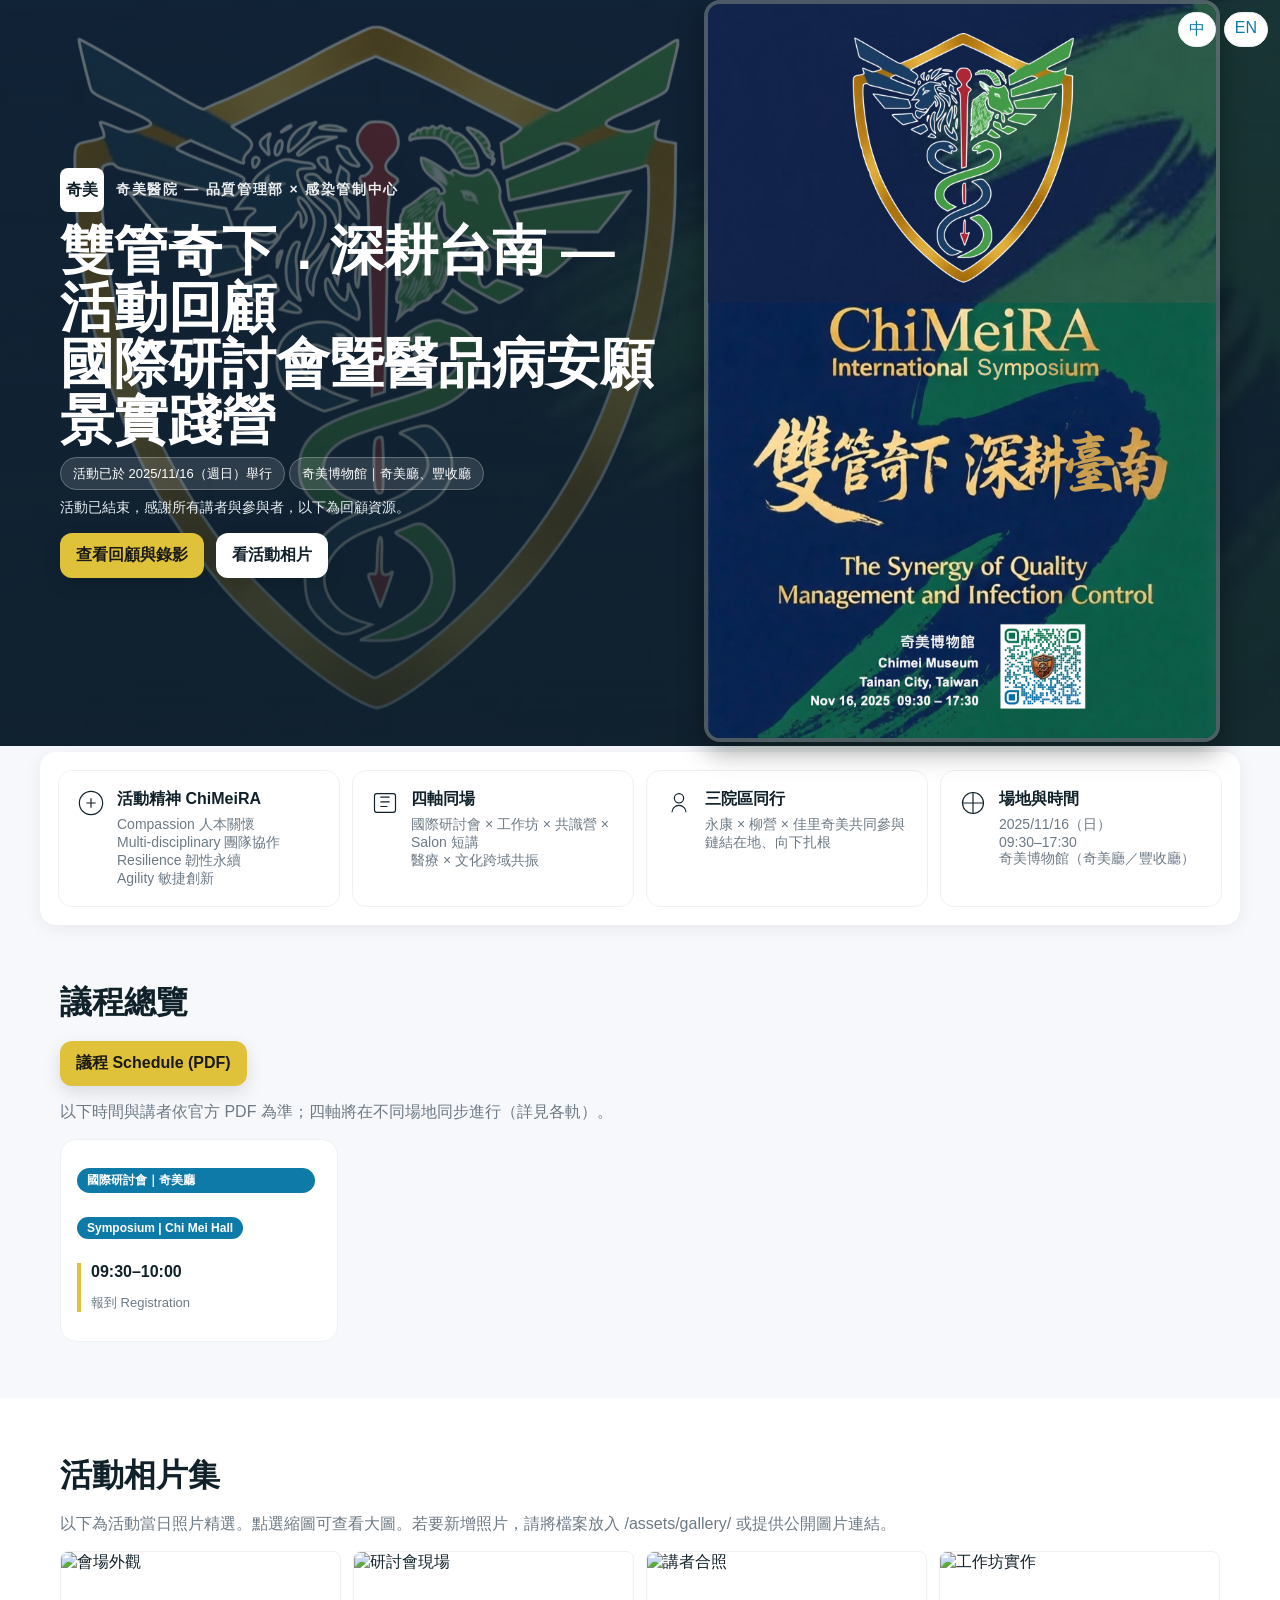
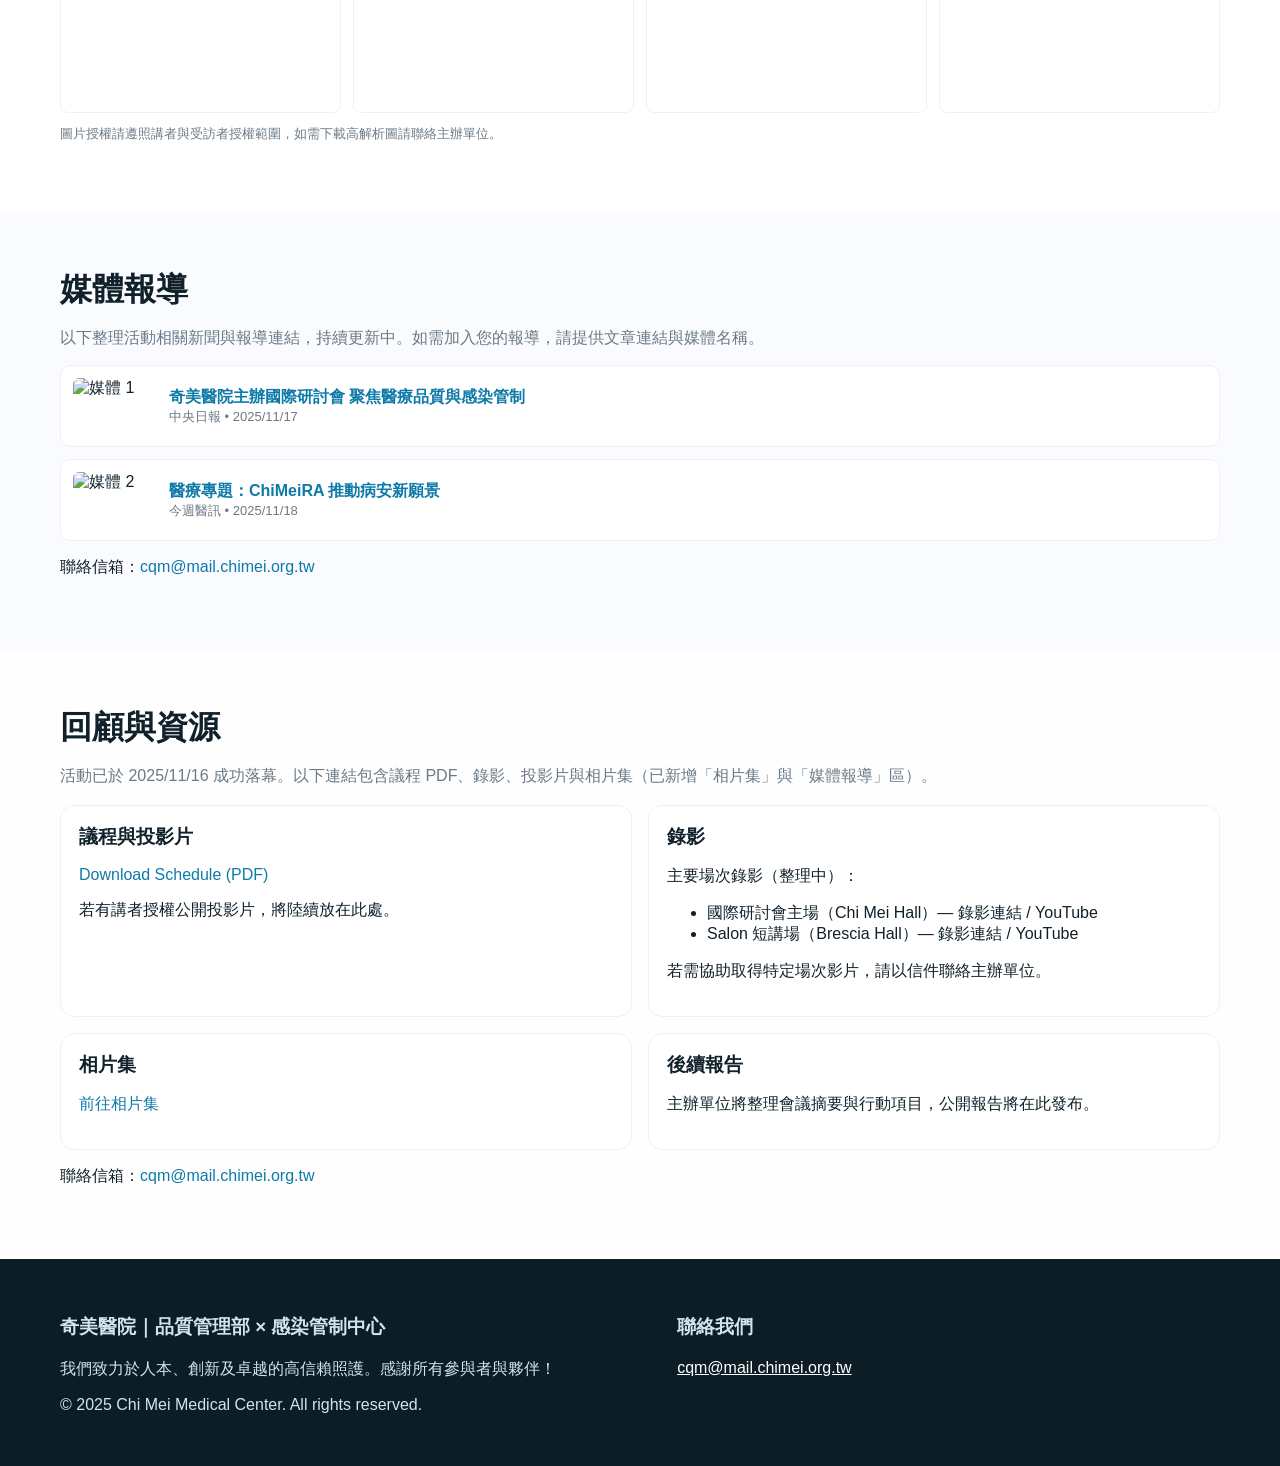
==== index.html @ 520904b4 "Update print statement from 'Hello' to 'Goodbye'" ====
<!DOCTYPE html>
<html lang="zh-Hant" data-lang="zh">
<head>
<meta charset="utf-8">
<meta name="viewport" content="width=device-width,initial-scale=1">
<title>雙管奇下．深耕臺南｜國際研討會暨醫品病安願景實踐營 — 活動回顧</title>
<meta name="description" content="由奇美醫院品質管理部與感染管制中心共同主辦，結合國際研討會、工作坊、共識營與民眾沙龍四軸同場進行。此頁面為 2025 年 11 月 16 日活動之回顧與資源匯整。">
<link rel="preconnect" href="https://fonts.gstatic.com" crossorigin>
<style>
  :root{
    --blue:#0e7aa8; --yellow:#e0c23a; --ink:#10212a; --bg:#f7f8fb; --card:#ffffff;
    --muted:#6c7a86; --accent:#145c74; --success:#2f9e44; --border:#eef1f4;
  }
  *{box-sizing:border-box}
  html,body{margin:0;padding:0;font-family:-apple-system,BlinkMacSystemFont,"Segoe UI",Noto Sans TC,Roboto,Helvetica,Arial,"PingFang TC","Microsoft JhengHei",sans-serif;color:var(--ink);background:var(--bg)}
  a{color:var(--blue);text-decoration:none}
  a:hover{text-decoration:underline}
  .container{max-width:1200px;margin:0 auto;padding:0 20px}
  /* HERO */
  header.hero{position:relative;min-height:70vh;display:grid;place-items:center;background:linear-gradient(180deg,rgba(16,33,42,.65),rgba(16,33,42,.85)),url('BGG.png') center/cover no-repeat;color:#fff}
  .hero .wrap{display:grid;grid-template-columns:1.2fr 1fr;gap:24px;align-items:center;width:100%}
  .brand{display:flex;gap:12px;align-items:center;margin-bottom:10px}
  .brand .logo{width:44px;height:44px;border-radius:8px;background:#fff;display:grid;place-items:center;color:var(--ink);font-weight:700}
  h1{font-size:clamp(28px,4.2vw,56px);line-height:1.05;margin:0 0 12px}
  .kicker{letter-spacing:.12em;text-transform:uppercase;font-weight:700;color:#f8f9fa;opacity:.95;font-size:14px}
  .badges{display:flex;flex-wrap:wrap;gap:8px;margin:16px 0}
  .badge{background:rgba(255,255,255,.12);padding:8px 12px;border-radius:999px;border:1px solid rgba(255,255,255,.25);font-size:13px}
  .cta{display:flex;flex-wrap:wrap;gap:12px;margin-top:16px}
  .btn{display:inline-flex;align-items:center;gap:8px;background:var(--yellow);color:#1a1a1a;font-weight:800;border-radius:12px;padding:12px 16px;border:none;cursor:pointer;font-size:16px;box-shadow:0 6px 18px rgba(0,0,0,.12)}
  .btn.secondary{background:#fff;color:var(--ink)}
  .meta{margin-top:16px;color:#e8f0f5;font-size:14px}
  /* Language Switch */
  .lang-switch{position:fixed;top:12px;right:12px;z-index:10;display:flex;gap:8px}
  .lang-switch a{background:#fff;color:#0e7aa8;border-radius:999px;padding:6px 10px;border:1px solid var(--border)}
  [data-i18n]{display:none}
  [data-lang="zh"] [data-i18n="zh"], [data-lang="en"] [data-i18n="en"]{display:block}
  /* INFO STRIP */
  .infostrip{background:#fff;box-shadow:0 4px 18px rgba(0,0,0,.06);margin-top:-48px;border-radius:16px;padding:18px}
  .infogrid{display:grid;grid-template-columns:repeat(4,1fr);gap:12px}
  .icard{background:var(--card);border:1px solid var(--border);border-radius:14px;padding:18px;display:flex;gap:12px;align-items:flex-start}
  .icard svg{width:28px;height:28px;flex:0 0 auto}
  .icard h4{margin:0 0 6px;font-size:16px}
  .icard p{margin:0;color:var(--muted);font-size:14px}
  /* SECTIONS */
  section{padding:56px 0}
  section h2{font-size:32px;margin:0 0 16px}
  .lead{color:var(--muted);max-width:880px}
  .cards{display:grid;grid-template-columns:repeat(3,1fr);gap:16px;margin-top:18px}
  .card{background:#fff;border:1px solid var(--border);border-radius:14px;padding:18px}
  .card h3{margin:0 0 10px}
  .pill{display:inline-block;background:var(--blue);color:#fff;padding:4px 10px;border-radius:999px;font-size:12px;margin-right:6px}
  /* Tracks */
  .tracks{display:grid;grid-template-columns:repeat(4,1fr);gap:16px}
  .track{background:#fff;border:1px solid var(--border);border-radius:16px;padding:16px}
  .slot{border-left:4px solid var(--yellow);padding-left:10px;margin:12px 0}
  .slot h4{margin:0 0 6px}
  .note{color:var(--muted);font-size:13px}
  /* Gallery */
  .gallery-grid{display:grid;grid-template-columns:repeat(4,1fr);gap:12px}
  .thumb{overflow:hidden;border-radius:8px;border:1px solid var(--border);background:#fff;cursor:pointer}
  .thumb img{width:100%;height:160px;object-fit:cover;display:block}
  .lightbox{position:fixed;inset:0;display:none;align-items:center;justify-content:center;background:rgba(0,0,0,.8);z-index:1000;padding:20px}
  .lightbox img{max-width:95%;max-height:90%;border-radius:8px;box-shadow:0 12px 40px rgba(0,0,0,.6)}
  .lightbox .meta{color:#fff;margin-top:8px}
  .lightbox.show{display:flex}
  /* Media list */
  .media-list{display:flex;flex-direction:column;gap:12px}
  .media-item{display:flex;gap:12px;align-items:center;background:#fff;border:1px solid var(--border);padding:12px;border-radius:10px}
  .media-item img{width:84px;height:56px;object-fit:cover;border-radius:6px;flex:0 0 auto}
  .media-item a{font-weight:700}
  /* Grid */
  .grid-2{display:grid;grid-template-columns:1.1fr 1fr;gap:20px}
  /* Footer */
  footer{background:#0c1d26;color:#cfe5ef;padding:36px 0}
  footer a{color:#fff;text-decoration:underline}
  /* Responsive */
  @media(max-width:1100px){.tracks{grid-template-columns:repeat(2,1fr)}.gallery-grid{grid-template-columns:repeat(3,1fr)}}
  @media(max-width:960px){.hero .wrap{grid-template-columns:1fr}.infogrid{grid-template-columns:repeat(2,1fr)}.cards{grid-template-columns:1fr}.grid-2{grid-template-columns:1fr}.tracks{grid-template-columns:repeat(1,1fr)}.gallery-grid{grid-template-columns:repeat(2,1fr)}}
  @media(max-width:520px){.gallery-grid{grid-template-columns:repeat(1,1fr)}}
</style>
<link rel="alternate" hreflang="en" href="#">
</head>
<body>
<div class="lang-switch" aria-label="Language">
  <a href="#" data-setlang="zh">中</a>
  <a href="#" data-setlang="en">EN</a>
</div>

<header class="hero">
  <div class="container wrap">
    <div>
      <div class="brand">
        <div class="logo">奇美</div>
        <div class="kicker" data-i18n="zh">奇美醫院 — 品質管理部 × 感染管制中心</div>
        <div class="kicker" data-i18n="en">Chi Mei Medical Center</div>
      </div>
      <h1 data-i18n="zh">雙管奇下．深耕台南 — 活動回顧<br>國際研討會暨醫品病安願景實踐營</h1>
      <h1 data-i18n="en">ChiMeiRA — Event Highlights & Archive</h1>
      <div class="badges" data-i18n="zh">
        <span class="badge">活動已於 2025/11/16（週日）舉行</span>
        <span class="badge">奇美博物館｜奇美廳、豐收廳</span>
      </div>
      <div class="badges" data-i18n="en">
        <span class="badge">Event held on Nov 16, 2025 (Sun)</span>
        <span class="badge">Chi Mei Museum — Chi Mei Hall, Harvest Hall</span>
      </div>
      <p class="meta" id="countdown" data-i18n="zh">活動已結束，感謝所有講者與參與者，以下為回顧資源。</p>
      <p class="meta" id="countdown-en" data-i18n="en">Event concluded — thank you to all speakers and attendees. Below are post-event resources.</p>
      <div class="cta">
        <a class="btn" href="#archive" data-i18n="zh">查看回顧與錄影</a>
        <a class="btn" href="#archive" data-i18n="en">View Highlights & Recordings</a>
        <a class="btn secondary" href="#gallery" data-i18n="zh">看活動相片</a>
        <a class="btn secondary" href="#gallery" data-i18n="en">View Photo Gallery</a>
      </div>
    </div>
    <div aria-hidden="true">
      <img src="PosterCM.jpg" alt="活動主視覺海報" style="width:100%;border-radius:16px;box-shadow:0 10px 26px rgba(0,0,0,.35);border:4px solid rgba(255,255,255,.25)">
    </div>
  </div>
</header>
<br><br><br>

<div class="container infostrip" role="region" aria-label="關鍵資訊">
  <div class="infogrid">
    <div class="icard">
      <svg viewBox="0 0 24 24" fill="none" stroke="currentColor"><path d="M12 2a10 10 0 100 20 10 10 0 000-20z"/><path d="M8 12h8M12 8v8"/></svg>
      <div>
        <h4 data-i18n="zh">活動精神 ChiMeiRA</h4>
        <h4 data-i18n="en">Spirit ChiMeiRA</h4>
        <p data-i18n="zh">Compassion 人本關懷<br>Multi‑disciplinary 團隊協作<br>Resilience 韌性永續<br>Agility 敏捷創新</p>
        <p data-i18n="en">Compassion<br>Multi‑disciplinary<br>Resilience<br>Agility</p>
      </div>
    </div>
    <div class="icard">
      <svg viewBox="0 0 24 24" fill="none" stroke="currentColor"><rect x="3" y="4" width="18" height="16" rx="2"/><path d="M8 7h8M8 11h8M8 15h6"/></svg>
      <div>
        <h4 data-i18n="zh">四軸同場</h4>
        <h4 data-i18n="en">Four Tracks</h4>
        <p data-i18n="zh">國際研討會 × 工作坊 × 共識營 × Salon 短講<br>醫療 × 文化跨域共振</p>
        <p data-i18n="en">International Symposium × Workshops × Consensus Discussions × Public Salon talks.</p>
      </div>
    </div>
    <div class="icard">
      <svg viewBox="0 0 24 24" fill="none" stroke="currentColor"><circle cx="12" cy="8" r="4"/><path d="M6 20c0-3.3 2.7-6 6-6s6 2.7 6 6"/></svg>
      <div>
        <h4 data-i18n="zh">三院區同行</h4>
        <h4 data-i18n="en">Across Campuses</h4>
        <p data-i18n="zh">永康 × 柳營 × 佳里奇美共同參與<br>鏈結在地、向下扎根</p>
        <p data-i18n="en">Yongkang, Liouying and Chiali campuses join forces for local impact.</p>
      </div>
    </div>
    <div class="icard">
      <svg viewBox="0 0 24 24" fill="none" stroke="currentColor"><path d="M3 12h18M12 3v18" /><circle cx="12" cy="12" r="9"/></svg>
      <div>
        <h4 data-i18n="zh">場地與時間</h4>
        <h4 data-i18n="en">Venue & Time</h4>
        <p data-i18n="zh">2025/11/16（日）<br>09:30–17:30<br>奇美博物館（奇美廳／豐收廳）</p>
        <p data-i18n="en">Nov 16, 2025<br>09:30–17:30<br>Chi Mei Museum (Chi Mei Hall / Harvest Hall)</p>
      </div>
    </div>
  </div>
</div>

<section id="program">
  <div class="container">
    <h2 data-i18n="zh">議程總覽</h2>
    <h2 data-i18n="en">Programme at a Glance</h2>
    <div class="cta">
        <a class="btn" href="Schedule.pdf" target="_blank">議程 Schedule (PDF)</a>
      </div>
    <p class="lead" data-i18n="zh">以下時間與講者依官方 PDF 為準；四軸將在不同場地同步進行（詳見各軌）。</p>
    <p class="lead" data-i18n="en">Times and speakers follow the official PDF. Four parallel tracks ran in separate rooms (see details below).</p>

    <div class="tracks" aria-label="四大軌">
      <!-- content omitted for brevity (kept same as previous) -->
      <!-- For full content see the repository file -->
      <div class="track">
        <h3 class="pill" data-i18n="zh">國際研討會｜奇美廳</h3>
        <h3 class="pill" data-i18n="en">Symposium | Chi Mei Hall</h3>
        <!-- slots... -->
        <div class="slot"><h4>09:30–10:00</h4><p class="note" data-i18n="zh">報到 Registration</p><p class="note" data-i18n="en">Registration</p></div>
        <!-- ...rest of schedule retained -->
      </div>
      <!-- other tracks retained -->
    </div>
  </div>
</section>

<section id="gallery" style="background:#fff">
  <div class="container">
    <h2 data-i18n="zh">活動相片集</h2>
    <h2 data-i18n="en">Photo Gallery</h2>
    <p class="lead" data-i18n="zh">以下為活動當日照片精選。點選縮圖可查看大圖。若要新增照片，請將檔案放入 /assets/gallery/ 或提供公開圖片連結。</p>
    <p class="lead" data-i18n="en">Selected photos from the event. Click a thumbnail to view a larger image. To add photos, upload them to /assets/gallery/ or provide public URLs.</p>

    <div class="gallery-grid" id="galleryGrid">
      <!-- Example thumbnails — replace src with actual image paths -->
      <div class="thumb" data-title="會場外觀 / Venue exterior"><img src="assets/gallery/photo1.jpg" alt="會場外觀"></div>
      <div class="thumb" data-title="研討會現場 / Symposium"><img src="assets/gallery/photo2.jpg" alt="研討會現場"></div>
      <div class="thumb" data-title="講者合照 / Speakers"><img src="assets/gallery/photo3.jpg" alt="講者合照"></div>
      <div class="thumb" data-title="工作坊實作 / Workshop"><img src="assets/gallery/photo4.jpg" alt="工作坊實作"></div>
      <!-- 新增更多 .thumb 區塊 -->
    </div>

    <!-- Lightbox -->
    <div id="lightbox" class="lightbox" role="dialog" aria-hidden="true">
      <div>
        <img id="lightboxImg" src="" alt="">
        <div class="meta" id="lightboxMeta"></div>
      </div>
    </div>

    <p class="note" style="margin-top:12px" data-i18n="zh">圖片授權請遵照講者與受訪者授權範圍，如需下載高解析圖請聯絡主辦單位。</p>
    <p class="note" style="margin-top:12px" data-i18n="en">Please respect speaker/participant photo permissions. Contact the organisers for high‑res downloads.</p>
  </div>
</section>

<section id="media" style="background:#f9fbff">
  <div class="container">
    <h2 data-i18n="zh">媒體報導</h2>
    <h2 data-i18n="en">Media Coverage</h2>
    <p class="lead" data-i18n="zh">以下整理活動相關新聞與報導連結，持續更新中。如需加入您的報導，請提供文章連結與媒體名稱。</p>
    <p class="lead" data-i18n="en">A curated list of news articles and reports about the event. If you'd like your coverage added, please send the article link and media name.</p>

    <div class="media-list">
      <!-- Example items; replace with real links/logos -->
      <div class="media-item">
        <img src="assets/media/logo_example1.png" alt="媒體 1">
        <div>
          <div><a href="https://example.com/article1" target="_blank">奇美醫院主辦國際研討會 聚焦醫療品質與感染管制</a></div>
          <div class="note" data-i18n="zh">中央日報 • 2025/11/17</div>
          <div class="note" data-i18n="en">Central Daily News • 2025/11/17</div>
        </div>
      </div>

      <div class="media-item">
        <img src="assets/media/logo_example2.png" alt="媒體 2">
        <div>
          <div><a href="https://example.com/article2" target="_blank">醫療專題：ChiMeiRA 推動病安新願景</a></div>
          <div class="note" data-i18n="zh">今週醫訊 • 2025/11/18</div>
          <div class="note" data-i18n="en">Healthcare Weekly • 2025/11/18</div>
        </div>
      </div>
      <!-- 新增更多 media-item -->
    </div>

    <p style="margin-top:16px">聯絡信箱：<a href="mailto:cqm@mail.chimei.org.tw">cqm@mail.chimei.org.tw</a></p>
  </div>
</section>

<section id="archive" style="background:#fefefe">
  <div class="container">
    <h2 data-i18n="zh">回顧與資源</h2>
    <h2 data-i18n="en">Highlights & Resources</h2>
    <p class="lead" data-i18n="zh">活動已於 2025/11/16 成功落幕。以下連結包含議程 PDF、錄影、投影片與相片集（已新增「相片集」與「媒體報導」區）。</p>
    <p class="lead" data-i18n="en">The event concluded on Nov 16, 2025. Below are links to the programme PDF, recordings, slides and photo gallery (the "Photo Gallery" and "Media Coverage" sections have been added).</p>

    <div class="cards" style="grid-template-columns:repeat(2,1fr); margin-top:18px">
      <div class="card">
        <h3 data-i18n="zh">議程與投影片</h3>
        <h3 data-i18n="en">Programme & Slides</h3>
        <p><a href="Schedule.pdf" target="_blank">Download Schedule (PDF)</a></p>
        <p>若有講者授權公開投影片，將陸續放在此處。</p>
      </div>
      <div class="card">
        <h3 data-i18n="zh">錄影</h3>
        <h3 data-i18n="en">Recordings</h3>
        <p>主要場次錄影（整理中）：</p>
        <ul>
          <li>國際研討會主場（Chi Mei Hall）— 錄影連結 / YouTube</li>
          <li>Salon 短講場（Brescia Hall）— 錄影連結 / YouTube</li>
        </ul>
        <p>若需協助取得特定場次影片，請以信件聯絡主辦單位。</p>
      </div>
      <div class="card">
        <h3 data-i18n="zh">相片集</h3>
        <h3 data-i18n="en">Photo Gallery</h3>
        <p><a href="#gallery">前往相片集</a></p>
      </div>
      <div class="card">
        <h3 data-i18n="zh">後續報告</h3>
        <h3 data-i18n="en">Post‑event Report</h3>
        <p>主辦單位將整理會議摘要與行動項目，公開報告將在此發布。</p>
      </div>
    </div>

    <p style="margin-top:16px">聯絡信箱：<a href="mailto:cqm@mail.chimei.org.tw">cqm@mail.chimei.org.tw</a></p>
  </div>
</section>

<footer>
  <div class="container">
    <div class="grid-2">
      <div>
        <h3 data-i18n="zh">奇美醫院｜品質管理部 × 感染管制中心</h3>
        <h3 data-i18n="en">Chi Mei Medical Center | Quality Management × Infection Control</h3>
        <p data-i18n="zh">我們致力於人本、創新及卓越的高信賴照護。感謝所有參與者與夥伴！</p>
        <p data-i18n="en">Committed to people‑centred, innovative excellence and high‑reliability care. Thank you to all participants and partners!</p>
        <p>&copy; 2025 Chi Mei Medical Center. All rights reserved.</p>
      </div>
      <div>
        <h3 data-i18n="zh">聯絡我們</h3>
        <h3 data-i18n="en">Contact</h3>
        <p><a href="mailto:cqm@mail.chimei.org.tw">cqm@mail.chimei.org.tw</a></p>
      </div>
    </div>
  </div>
</footer>

<script>
  // Language toggle
  document.querySelectorAll('[data-setlang]').forEach(btn=>{
    btn.addEventListener('click',e=>{e.preventDefault();document.documentElement.setAttribute('data-lang',btn.dataset.setlang)})
  });

  // Lightbox for gallery
  (function(){
    const grid = document.getElementById('galleryGrid');
    const lightbox = document.getElementById('lightbox');
    const lightboxImg = document.getElementById('lightboxImg');
    const lightboxMeta = document.getElementById('lightboxMeta');

    if (!grid) return;
    grid.querySelectorAll('.thumb').forEach(thumb=>{
      thumb.addEventListener('click',()=>{
        const img = thumb.querySelector('img');
        const src = img.getAttribute('src');
        const alt = img.getAttribute('alt') || '';
        const title = thumb.dataset.title || '';
        lightboxImg.src = src;
        lightboxImg.alt = alt;
        lightboxMeta.textContent = title;
        lightbox.classList.add('show');
        lightbox.setAttribute('aria-hidden','false');
      });
    });

    // close on click outside or Escape
    lightbox.addEventListener('click',(e)=>{
      if (e.target === lightbox || e.key === 'Escape') {
        lightbox.classList.remove('show');
        lightbox.setAttribute('aria-hidden','true');
        lightboxImg.src='';
      }
    });
    document.addEventListener('keydown',(e)=>{
      if (e.key === 'Escape') {
        lightbox.classList.remove('show');
        lightbox.setAttribute('aria-hidden','true');
        lightboxImg.src='';
      }
    });
  })();

  // Note: countdown removed intentionally — page now shows static "Event concluded".
</script>
</body>
</html>
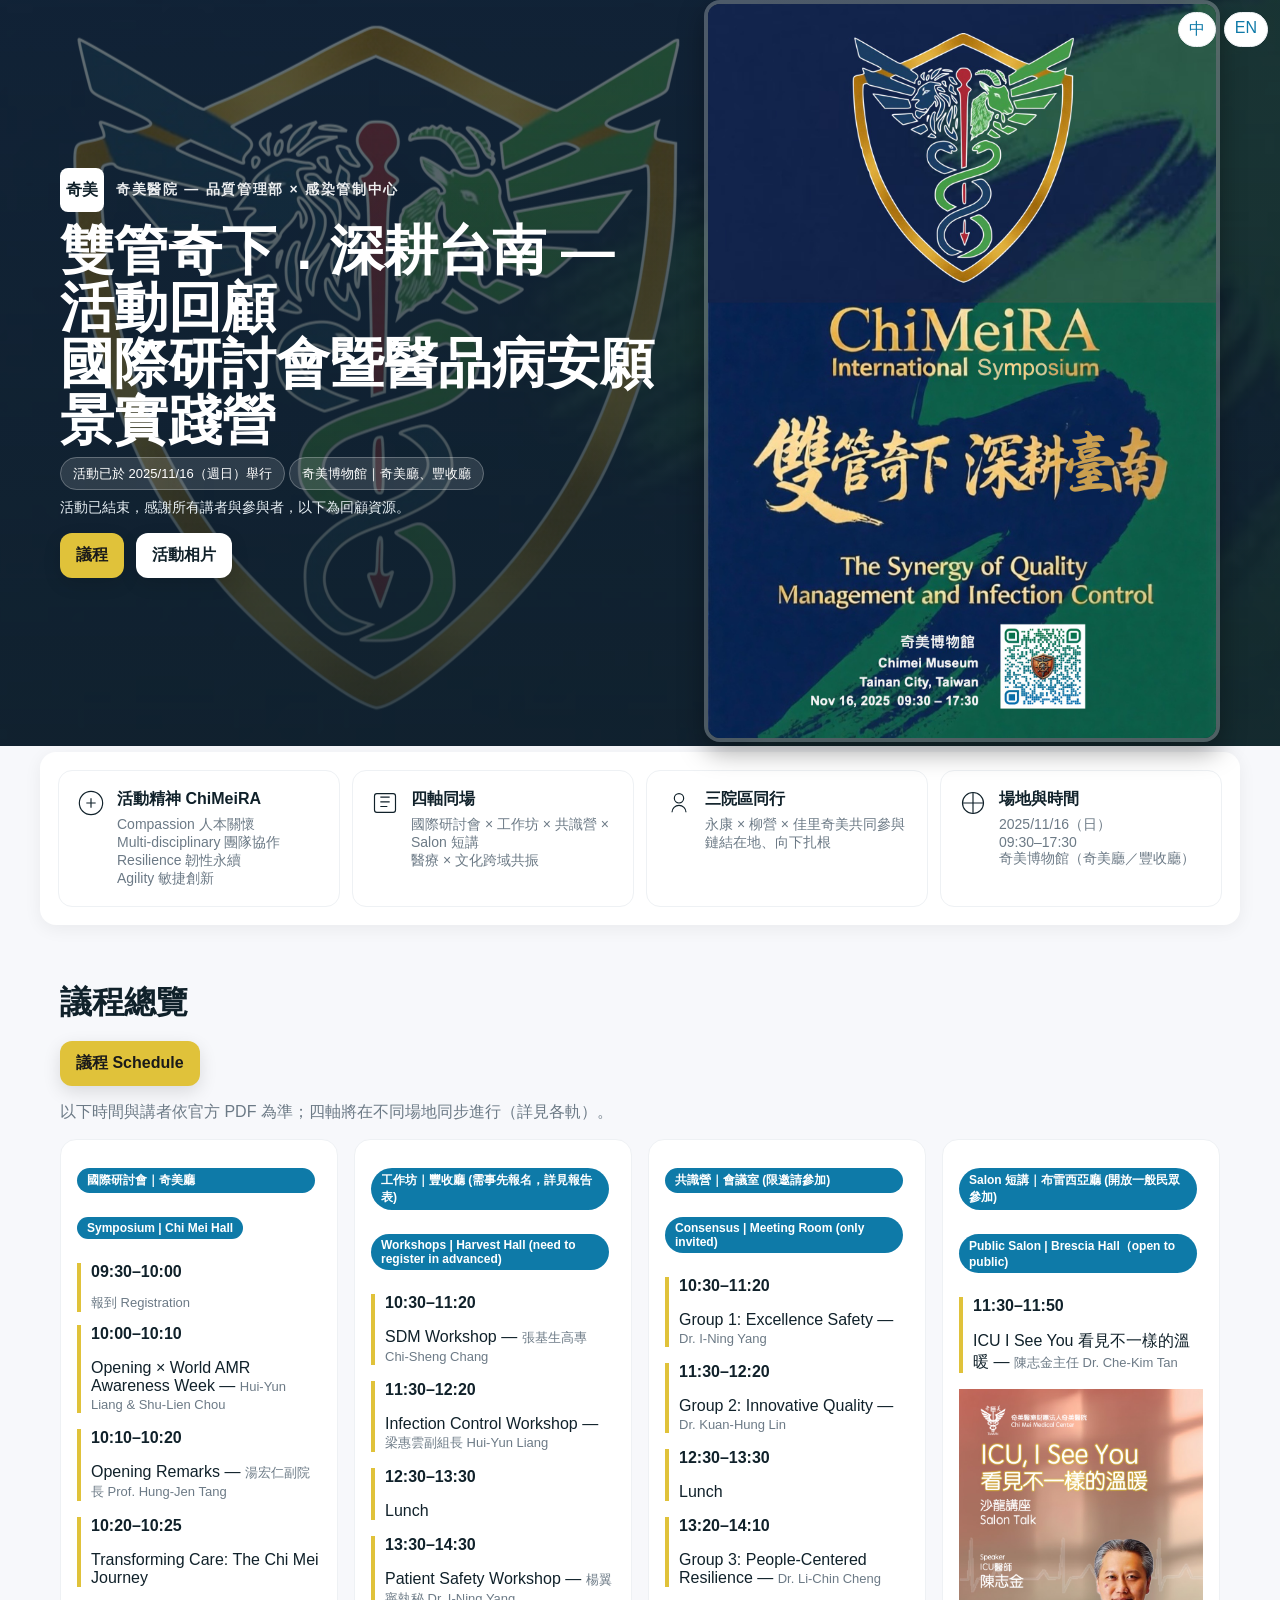
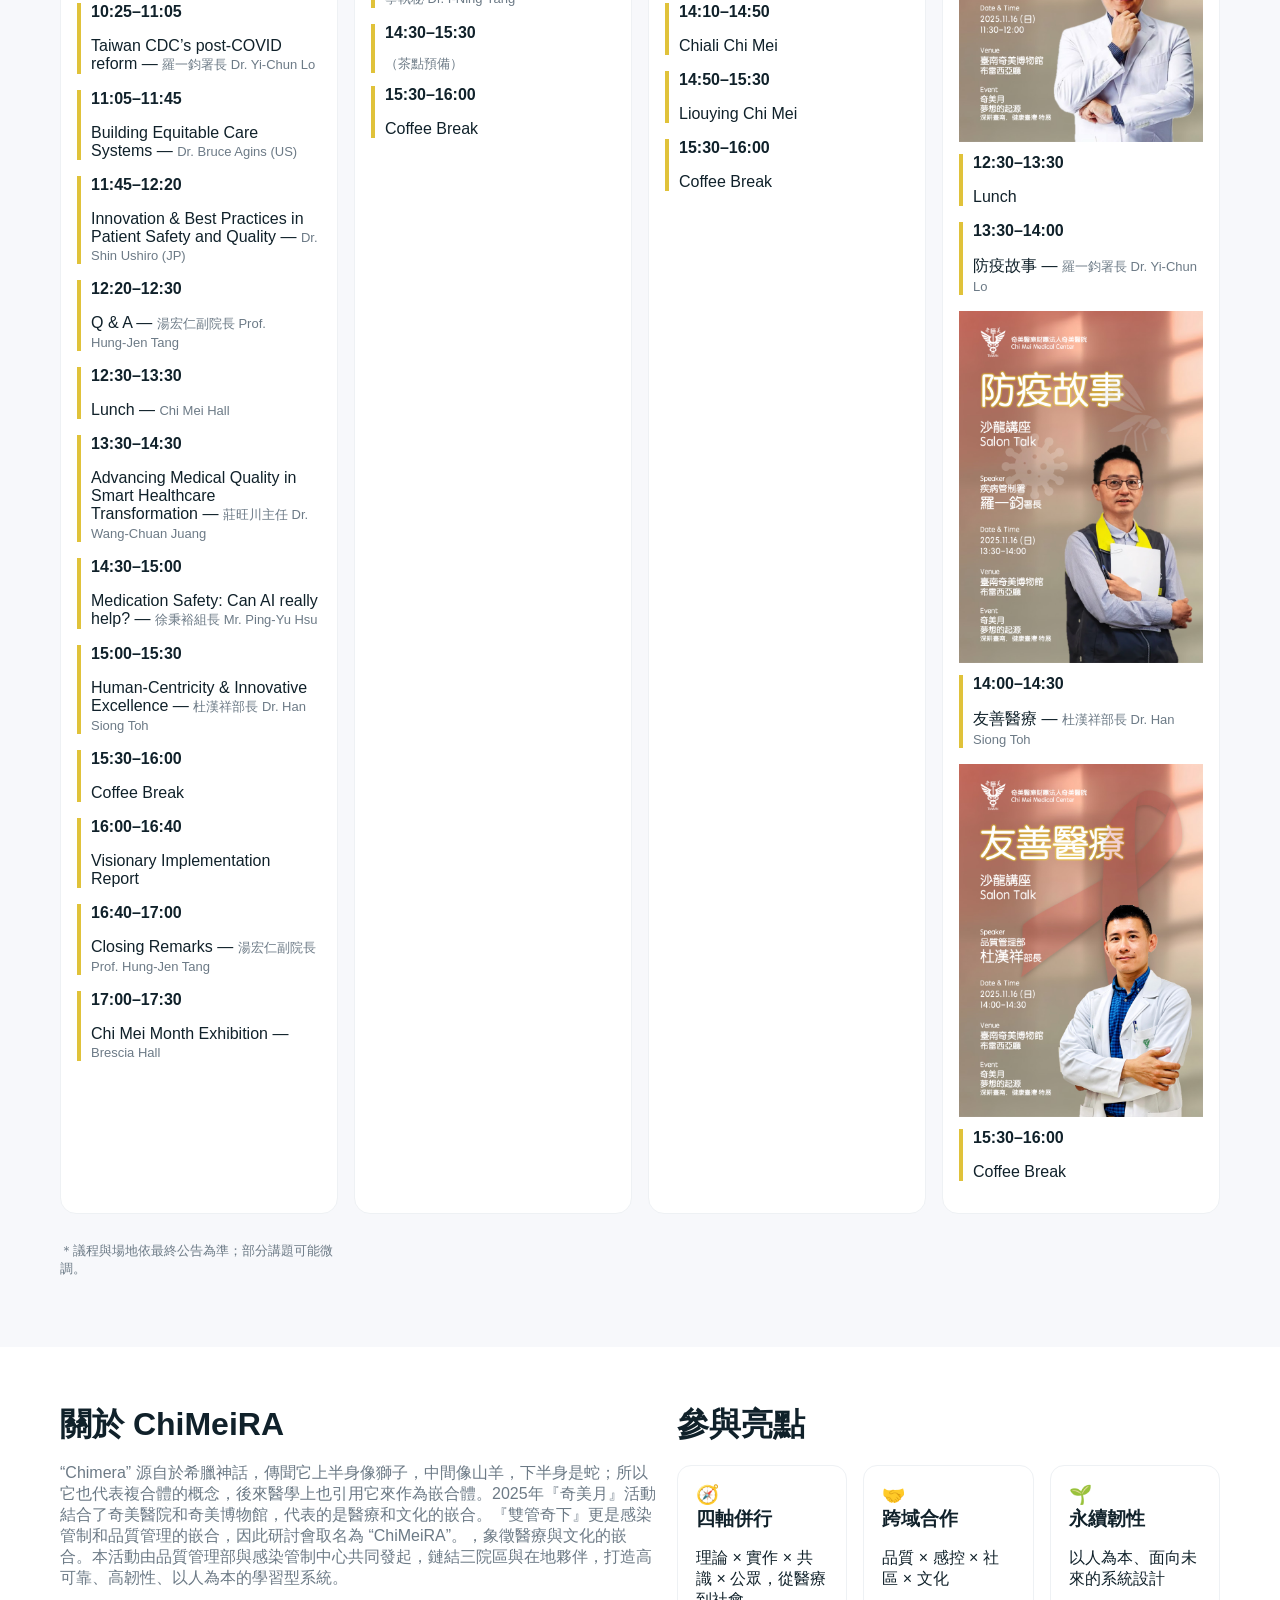
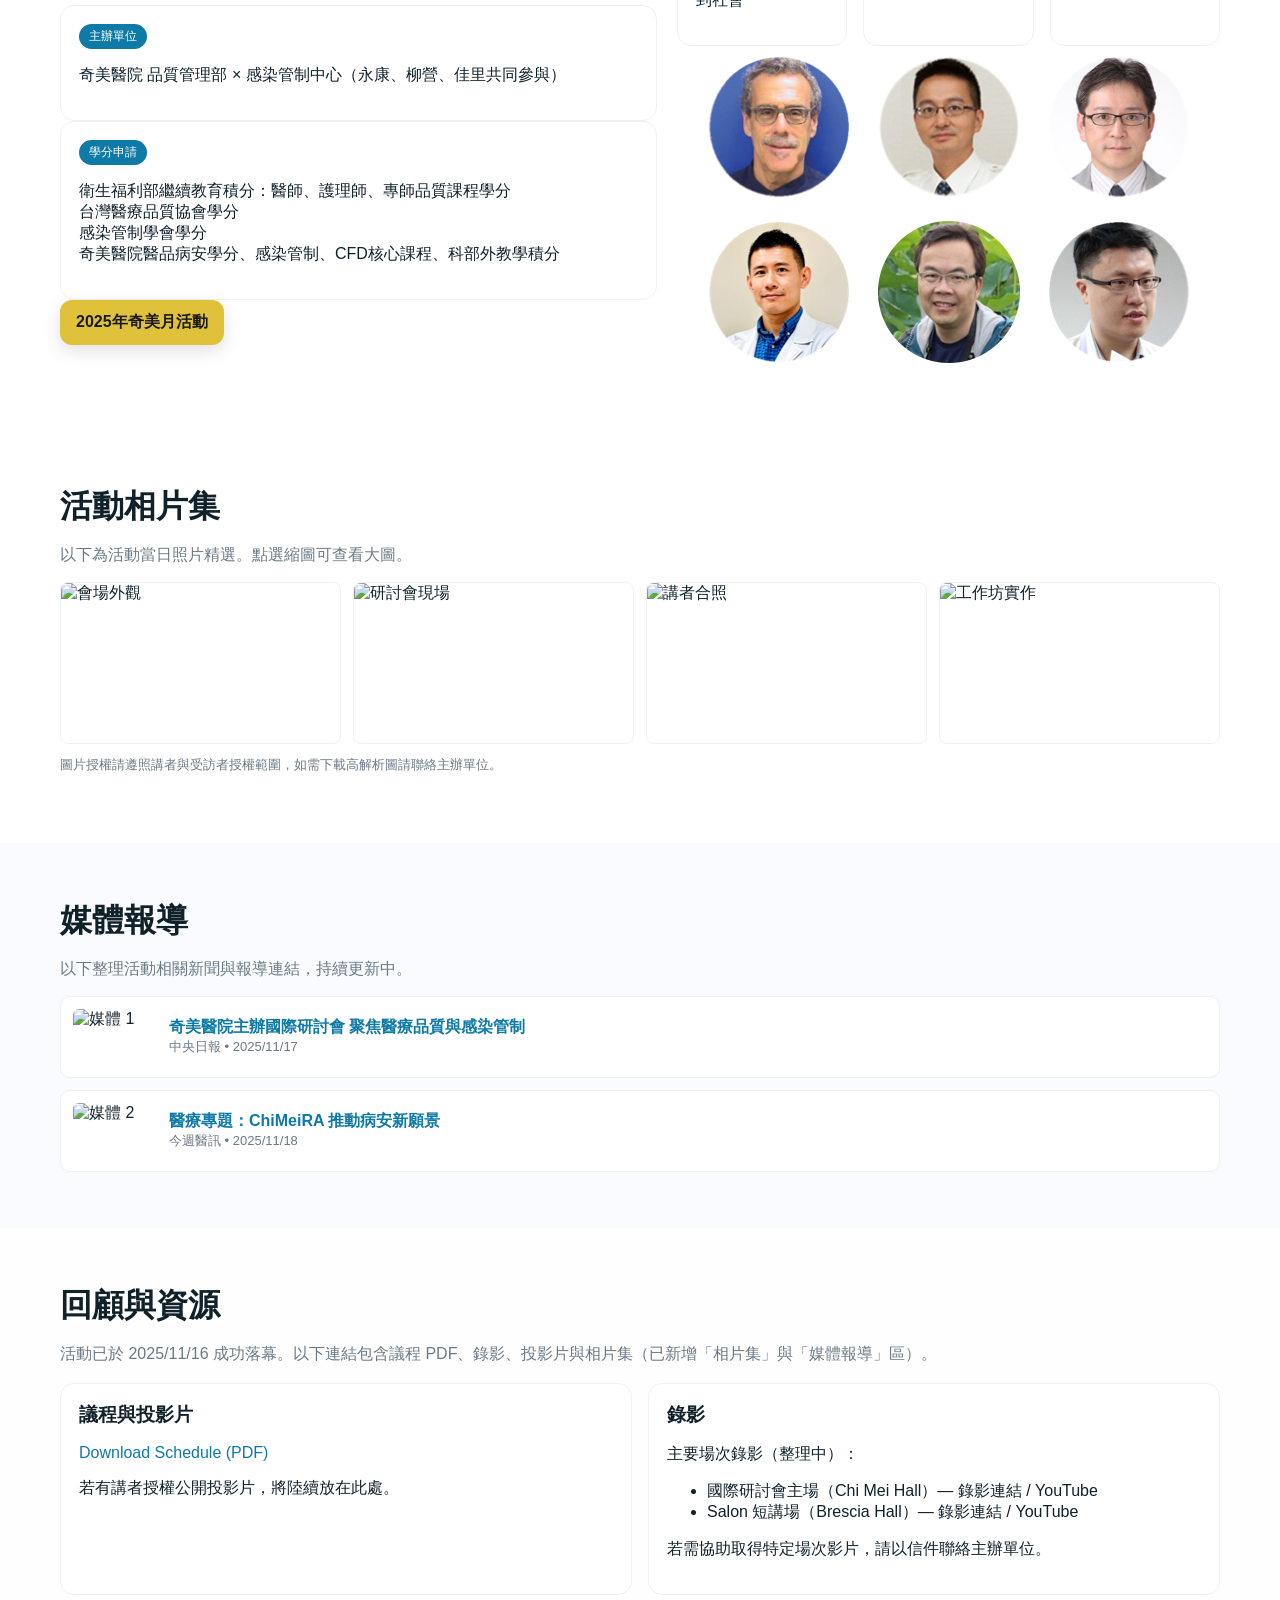
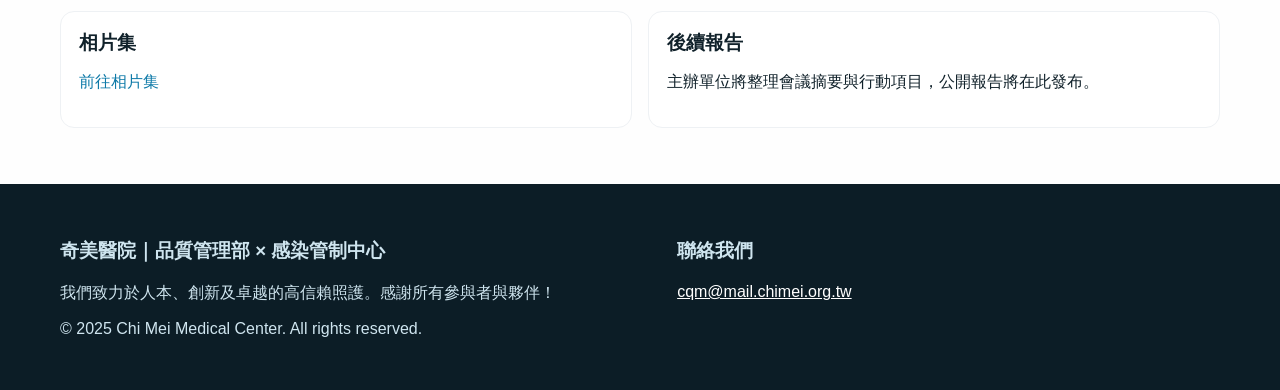
==== commit b9b5b7dd: "Update index.html" ====
--- a/index.html
+++ b/index.html
@@ -107,10 +107,10 @@
       <p class="meta" id="countdown" data-i18n="zh">活動已結束，感謝所有講者與參與者，以下為回顧資源。</p>
       <p class="meta" id="countdown-en" data-i18n="en">Event concluded — thank you to all speakers and attendees. Below are post-event resources.</p>
       <div class="cta">
-        <a class="btn" href="#archive" data-i18n="zh">查看回顧與錄影</a>
-        <a class="btn" href="#archive" data-i18n="en">View Highlights & Recordings</a>
-        <a class="btn secondary" href="#gallery" data-i18n="zh">看活動相片</a>
-        <a class="btn secondary" href="#gallery" data-i18n="en">View Photo Gallery</a>
+        <a class="btn" href="#program" data-i18n="zh">議程</a>
+        <a class="btn" href="#program" data-i18n="en">Program</a>
+        <a class="btn secondary" href="#gallery" data-i18n="zh">活動相片</a>
+        <a class="btn secondary" href="#gallery" data-i18n="en">Photo Gallery</a>
       </div>
     </div>
     <div aria-hidden="true">
@@ -166,22 +166,100 @@
     <h2 data-i18n="zh">議程總覽</h2>
     <h2 data-i18n="en">Programme at a Glance</h2>
     <div class="cta">
-        <a class="btn" href="Schedule.pdf" target="_blank">議程 Schedule (PDF)</a>
-      </div>
+        <a class="btn" href="Schedule.pdf">議程 Schedule</a>
+      </div>
+    <h2 data-i18n="en">Programme at a Glance</h2>
     <p class="lead" data-i18n="zh">以下時間與講者依官方 PDF 為準；四軸將在不同場地同步進行（詳見各軌）。</p>
-    <p class="lead" data-i18n="en">Times and speakers follow the official PDF. Four parallel tracks ran in separate rooms (see details below).</p>
+    <p class="lead" data-i18n="en">Times and speakers follow the official PDF. Four parallel tracks run in separate rooms (see details below).</p>
 
     <div class="tracks" aria-label="四大軌">
-      <!-- content omitted for brevity (kept same as previous) -->
-      <!-- For full content see the repository file -->
+      <!-- Symposium -->
       <div class="track">
         <h3 class="pill" data-i18n="zh">國際研討會｜奇美廳</h3>
         <h3 class="pill" data-i18n="en">Symposium | Chi Mei Hall</h3>
-        <!-- slots... -->
         <div class="slot"><h4>09:30–10:00</h4><p class="note" data-i18n="zh">報到 Registration</p><p class="note" data-i18n="en">Registration</p></div>
-        <!-- ...rest of schedule retained -->
-      </div>
-      <!-- other tracks retained -->
+        <div class="slot"><h4>10:00–10:10</h4><p>Opening × World AMR Awareness Week — <span class="note">Hui‑Yun Liang & Shu‑Lien Chou</span></p></div>
+        <div class="slot"><h4>10:10–10:20</h4><p>Opening Remarks — <span class="note">湯宏仁副院長 Prof. Hung‑Jen Tang</span></p></div>
+        <div class="slot"><h4>10:20–10:25</h4><p>Transforming Care: The Chi Mei Journey</p></div>
+        <div class="slot"><h4>10:25–11:05</h4><p>Taiwan CDC’s post-COVID reform — <span class="note">羅一鈞署長 Dr. Yi‑Chun Lo</span></p></div>
+        <div class="slot"><h4>11:05–11:45</h4><p>Building Equitable Care Systems — <span class="note">Dr. Bruce Agins (US)</span></p></div>
+        <div class="slot"><h4>11:45–12:20</h4><p>Innovation & Best Practices in Patient Safety and Quality — <span class="note">Dr. Shin Ushiro (JP)</span></p></div>
+        <div class="slot"><h4>12:20–12:30</h4><p>Q & A — <span class="note">湯宏仁副院長 Prof. Hung‑Jen Tang</span></p></div>
+        <div class="slot"><h4>12:30–13:30</h4><p>Lunch — <span class="note">Chi Mei Hall</span></p></div>
+        <div class="slot"><h4>13:30–14:30</h4><p>Advancing Medical Quality in Smart Healthcare Transformation — <span class="note">莊旺川主任 Dr. Wang‑Chuan Juang</span></p></div>
+        <div class="slot"><h4>14:30–15:00</h4><p>Medication Safety: Can AI really help? — <span class="note">徐秉裕組長 Mr. Ping‑Yu Hsu</span></p></div>
+        <div class="slot"><h4>15:00–15:30</h4><p>Human‑Centricity & Innovative Excellence — <span class="note">杜漢祥部長 Dr. Han Siong Toh</span></p></div>
+        <div class="slot"><h4>15:30–16:00</h4><p>Coffee Break</p></div>
+        <div class="slot"><h4>16:00–16:40</h4><p>Visionary Implementation Report</p></div>
+        <div class="slot"><h4>16:40–17:00</h4><p>Closing Remarks — <span class="note">湯宏仁副院長 Prof. Hung‑Jen Tang</span></p></div>
+        <div class="slot"><h4>17:00–17:30</h4><p>Chi Mei Month Exhibition — <span class="note">Brescia Hall</span></p></div>
+      </div>
+      <!-- Workshops -->
+      <div class="track">
+        <h3 class="pill" data-i18n="zh">工作坊｜豐收廳 (需事先報名，詳見報告表)</h3>
+        <h3 class="pill" data-i18n="en">Workshops | Harvest Hall (need to register in advanced)</h3>
+        <div class="slot"><h4>10:30–11:20</h4><p>SDM Workshop — <span class="note">張基生高專 Chi‑Sheng Chang</span></p></div>
+        <div class="slot"><h4>11:30–12:20</h4><p>Infection Control Workshop — <span class="note">梁惠雲副組長 Hui‑Yun Liang</span></p></div>
+        <div class="slot"><h4>12:30–13:30</h4><p>Lunch</p></div>
+        <div class="slot"><h4>13:30–14:30</h4><p>Patient Safety Workshop — <span class="note">楊翼寧執秘 Dr. I‑Ning Yang</span></p></div>
+        <div class="slot"><h4>14:30–15:30</h4><p class="note" data-i18n="zh">（茶點預備）</p><p class="note" data-i18n="en">(Coffee break preparation)</p></div>
+        <div class="slot"><h4>15:30–16:00</h4><p>Coffee Break</p></div>
+      </div>
+      <!-- Consensus -->
+      <div class="track">
+        <h3 class="pill" data-i18n="zh">共識營｜會議室 (限邀請參加)</h3>
+        <h3 class="pill" data-i18n="en">Consensus | Meeting Room (only invited)</h3>
+        <div class="slot"><h4>10:30–11:20</h4><p>Group 1: Excellence Safety — <span class="note">Dr. I‑Ning Yang</span></p></div>
+        <div class="slot"><h4>11:30–12:20</h4><p>Group 2: Innovative Quality — <span class="note">Dr. Kuan‑Hung Lin</span></p></div>
+        <div class="slot"><h4>12:30–13:30</h4><p>Lunch</p></div>
+        <div class="slot"><h4>13:20–14:10</h4><p>Group 3: People‑Centered Resilience — <span class="note">Dr. Li‑Chin Cheng</span></p></div>
+        <div class="slot"><h4>14:10–14:50</h4><p>Chiali Chi Mei</p></div>
+        <div class="slot"><h4>14:50–15:30</h4><p>Liouying Chi Mei</p></div>
+        <div class="slot"><h4>15:30–16:00</h4><p>Coffee Break</p></div>
+      </div>
+      <!-- Salon -->
+      <div class="track">
+        <h3 class="pill" data-i18n="zh">Salon 短講｜布雷西亞廳 (開放一般民眾參加)</h3>
+        <h3 class="pill" data-i18n="en">Public Salon | Brescia Hall（open to public)</h3>
+        <div class="slot"><h4>11:30–11:50</h4><p>ICU I See You 看見不一樣的溫暖 — <span class="note">陳志金主任 Dr. Che‑Kim Tan</span></p></div>
+        <img src="Poster1100.jpg" alt="scene" style="display:block; margin:10px auto; max-width:100%; height:auto;">
+        <div class="slot"><h4>12:30–13:30</h4><p>Lunch</p></div>
+        <div class="slot"><h4>13:30–14:00</h4><p>防疫故事 — <span class="note">羅一鈞署長 Dr. Yi‑Chun Lo</span></p></div>
+        <img src="Poster1101.jpg" alt="scene" style="display:block; margin:10px auto; max-width:100%; height:auto;">
+        <div class="slot"><h4>14:00–14:30</h4><p>友善醫療 — <span class="note">杜漢祥部長 Dr. Han Siong Toh</span></p></div>
+        <img src="Poster1102.jpg" alt="scene" style="display:block; margin:10px auto; max-width:100%; height:auto;">
+        <div class="slot"><h4>15:30–16:00</h4><p>Coffee Break</p></div
+      </div>
+    </div>
+    <p class="note" style="margin-top:12px" data-i18n="zh">＊議程與場地依最終公告為準；部分講題可能微調。</p>
+    <p class="note" style="margin-top:12px" data-i18n="en">*Programme/rooms subject to final confirmation; minor adjustments possible.</p>
+  </div>
+</section>
+
+<section id="about" style="background:#fff">
+  <div class="container grid-2">
+    <div>
+      <h2 data-i18n="zh">關於 ChiMeiRA</h2>
+      <h2 data-i18n="en">About ChiMeiRA</h2>
+      <p class="lead" data-i18n="zh">“Chimera” 源自於希臘神話，傳聞它上半身像獅子，中間像山羊，下半身是蛇；所以它也代表複合體的概念，後來醫學上也引用它來作為嵌合體。2025年『奇美月』活動結合了奇美醫院和奇美博物館，代表的是醫療和文化的嵌合。『雙管奇下』更是感染管制和品質管理的嵌合，因此研討會取名為 “ChiMeiRA”。，象徵醫療與文化的嵌合。本活動由品質管理部與感染管制中心共同發起，鏈結三院區與在地夥伴，打造高可靠、高韌性、以人為本的學習型系統。</p>
+      <p class="lead" data-i18n="en">“Chimera” originates from Greek mythology — a creature said to have the head of a lion, the body of a goat, and the tail of a serpent. The word thus came to symbolize a fusion or composite being, and it was later adopted in medicine to describe a chimeric cell or antibody. 2025 Chi Mei Month brings together Chi Mei Hospital and Chi Mei Museum, representing the fusion of medicine and culture. The theme “雙管奇下” further reflects the integration of Infection Control and Quality Management, which is why the symposium is named “ChiMeiRA.” Co‑hosted by the Departments of Quality Management and Infection Control Center, it connects three campuses and local partners to build a high‑reliability, resilient, people‑centred learning system.</p>
+      <div class="card" data-i18n="zh"><div class="pill">主辦單位</div><p>奇美醫院 品質管理部 × 感染管制中心（永康、柳營、佳里共同參與）</p></div>
+      <div class="card" data-i18n="zh"><div class="pill">學分申請</div><p>衛生福利部繼續教育積分：醫師、護理師、專師品質課程學分<br>台灣醫療品質協會學分<br>感染管制學會學分<br>
+        奇美醫院醫品病安學分、感染管制、CFD核心課程、科部外教學積分</p></div>
+      <div class="card" data-i18n="en"><div class="pill">Continuing Education credits</div><p>Ministry of Health and Welfare (MOHW) Healthcare Quality Credits for Doctors, Nurses & Nurse Practitioners (NP)<br>
+        Taiwan Healthcare Quality Association (THQA) credits<br>
+        Chi Mei Medical Center (CMMC) Internal Credits: Healthcare Quality and Patient Safety, Infection Control, CFD, Departmental External Training Credits</p></div>
+      <a class="btn" href="https://qpig0218.github.io/ChiMeiMonth2/">2025年奇美月活動</a>
+    </div>
+    <div>
+      <h2 data-i18n="zh">參與亮點</h2>
+      <h2 data-i18n="en">Highlights</h2>
+      <div class="cards">
+        <div class="card"><h3>🧭 <span data-i18n="zh">四軸併行</span><span data-i18n="en">Four‑track design</span></h3><p data-i18n="zh">理論 × 實作 × 共識 × 公眾，從醫療到社會</p><p data-i18n="en">Theory × Practice × Consensus × Public outreach.</p></div>
+        <div class="card"><h3>🤝 <span data-i18n="zh">跨域合作</span><span data-i18n="en">Cross‑sector</span></h3><p data-i18n="zh">品質 × 感控 × 社區 × 文化</p><p data-i18n="en">Quality × Infection Control × Community × Culture.</p></div>
+        <div class="card"><h3>🌱 <span data-i18n="zh">永續韌性</span><span data-i18n="en">Resilience</span></h3><p data-i18n="zh">以人為本、面向未來的系統設計</p><p data-i18n="en">People‑centred, future‑ready system design.</p></div>
+      </div>
+      <img src="speaker.png" alt="scene" style="display:block; margin:10px auto; max-width:100%; height:auto;">
     </div>
   </div>
 </section>
@@ -190,16 +268,14 @@
   <div class="container">
     <h2 data-i18n="zh">活動相片集</h2>
     <h2 data-i18n="en">Photo Gallery</h2>
-    <p class="lead" data-i18n="zh">以下為活動當日照片精選。點選縮圖可查看大圖。若要新增照片，請將檔案放入 /assets/gallery/ 或提供公開圖片連結。</p>
-    <p class="lead" data-i18n="en">Selected photos from the event. Click a thumbnail to view a larger image. To add photos, upload them to /assets/gallery/ or provide public URLs.</p>
-
+    <p class="lead" data-i18n="zh">以下為活動當日照片精選。點選縮圖可查看大圖。</p>
+    <p class="lead" data-i18n="en">Selected photos from the event. Click a thumbnail to view a larger image.</p>
     <div class="gallery-grid" id="galleryGrid">
       <!-- Example thumbnails — replace src with actual image paths -->
       <div class="thumb" data-title="會場外觀 / Venue exterior"><img src="assets/gallery/photo1.jpg" alt="會場外觀"></div>
       <div class="thumb" data-title="研討會現場 / Symposium"><img src="assets/gallery/photo2.jpg" alt="研討會現場"></div>
       <div class="thumb" data-title="講者合照 / Speakers"><img src="assets/gallery/photo3.jpg" alt="講者合照"></div>
       <div class="thumb" data-title="工作坊實作 / Workshop"><img src="assets/gallery/photo4.jpg" alt="工作坊實作"></div>
-      <!-- 新增更多 .thumb 區塊 -->
     </div>
 
     <!-- Lightbox -->
@@ -219,11 +295,10 @@
   <div class="container">
     <h2 data-i18n="zh">媒體報導</h2>
     <h2 data-i18n="en">Media Coverage</h2>
-    <p class="lead" data-i18n="zh">以下整理活動相關新聞與報導連結，持續更新中。如需加入您的報導，請提供文章連結與媒體名稱。</p>
-    <p class="lead" data-i18n="en">A curated list of news articles and reports about the event. If you'd like your coverage added, please send the article link and media name.</p>
+    <p class="lead" data-i18n="zh">以下整理活動相關新聞與報導連結，持續更新中。</p>
+    <p class="lead" data-i18n="en">A curated list of news articles and reports about the event.</p>
 
     <div class="media-list">
-      <!-- Example items; replace with real links/logos -->
       <div class="media-item">
         <img src="assets/media/logo_example1.png" alt="媒體 1">
         <div>
@@ -243,8 +318,6 @@
       </div>
       <!-- 新增更多 media-item -->
     </div>
-
-    <p style="margin-top:16px">聯絡信箱：<a href="mailto:cqm@mail.chimei.org.tw">cqm@mail.chimei.org.tw</a></p>
   </div>
 </section>
 
@@ -283,8 +356,6 @@
         <p>主辦單位將整理會議摘要與行動項目，公開報告將在此發布。</p>
       </div>
     </div>
-
-    <p style="margin-top:16px">聯絡信箱：<a href="mailto:cqm@mail.chimei.org.tw">cqm@mail.chimei.org.tw</a></p>
   </div>
 </section>
 
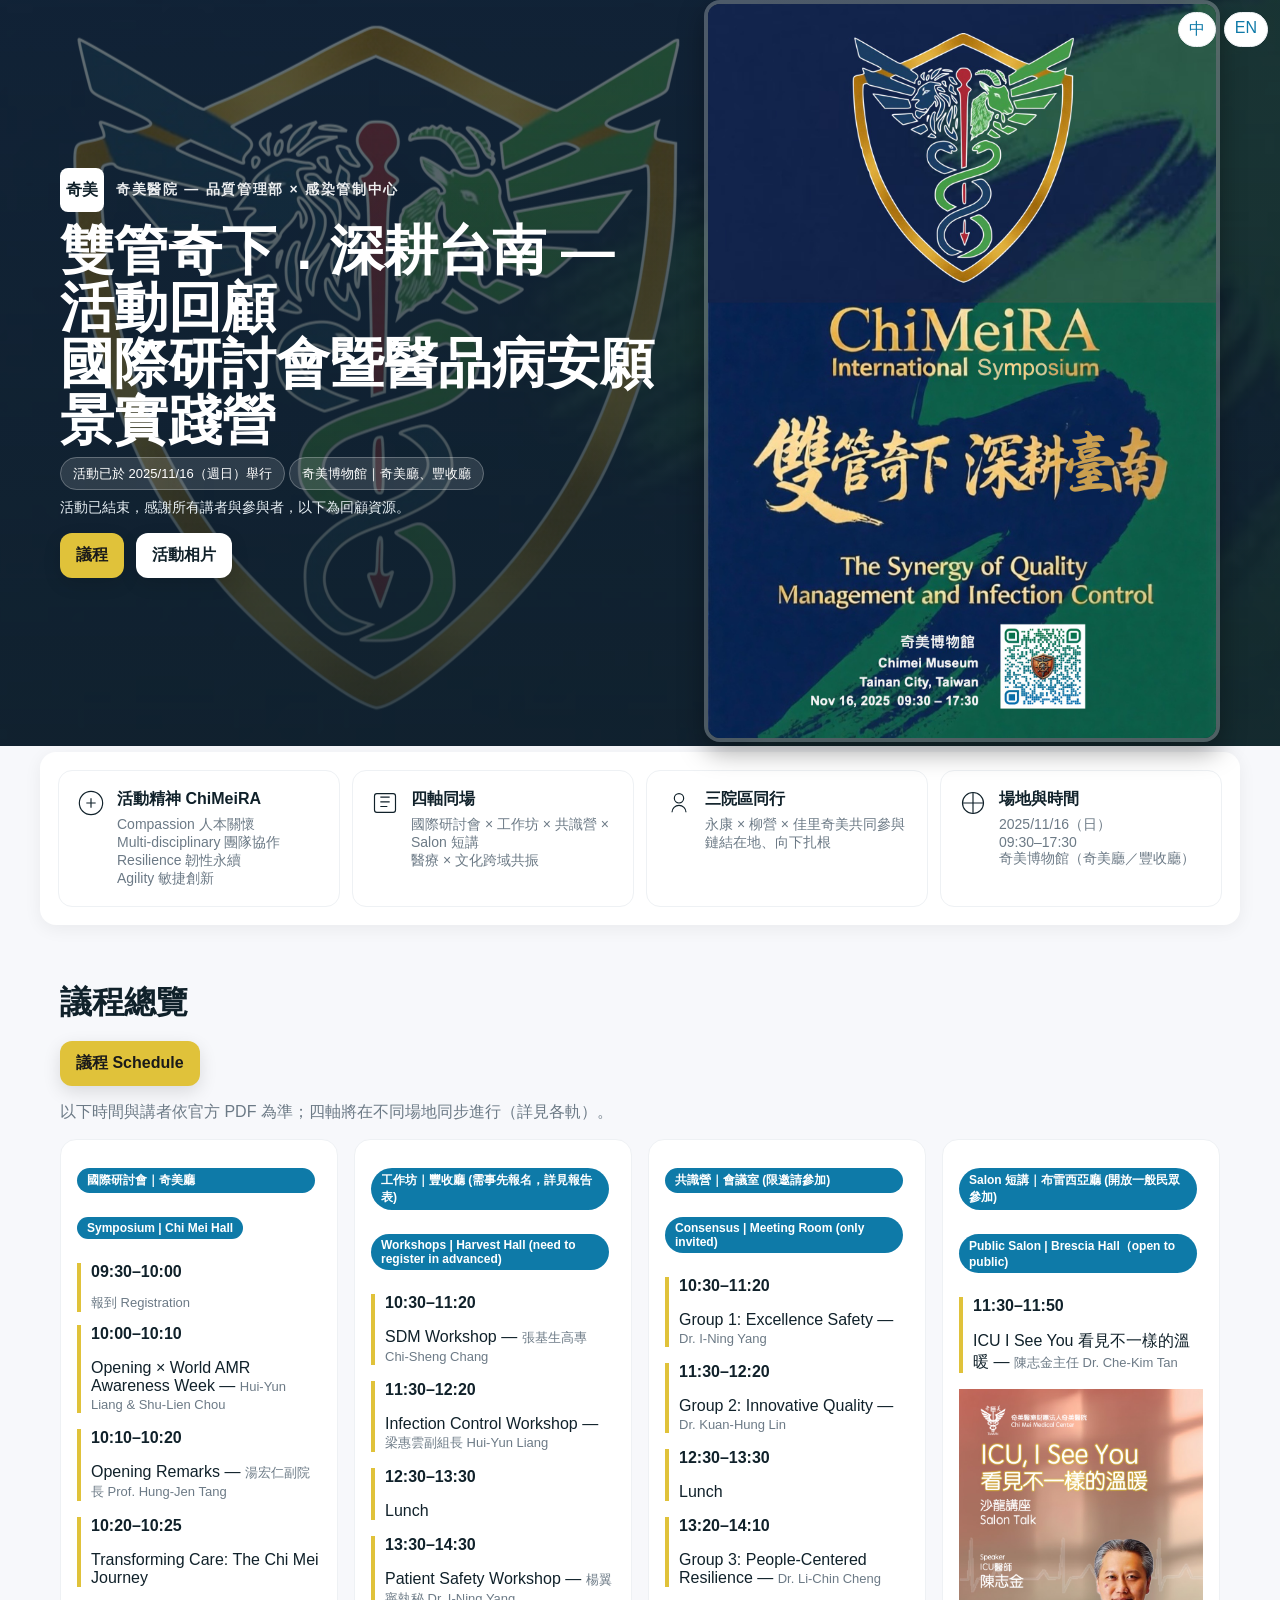
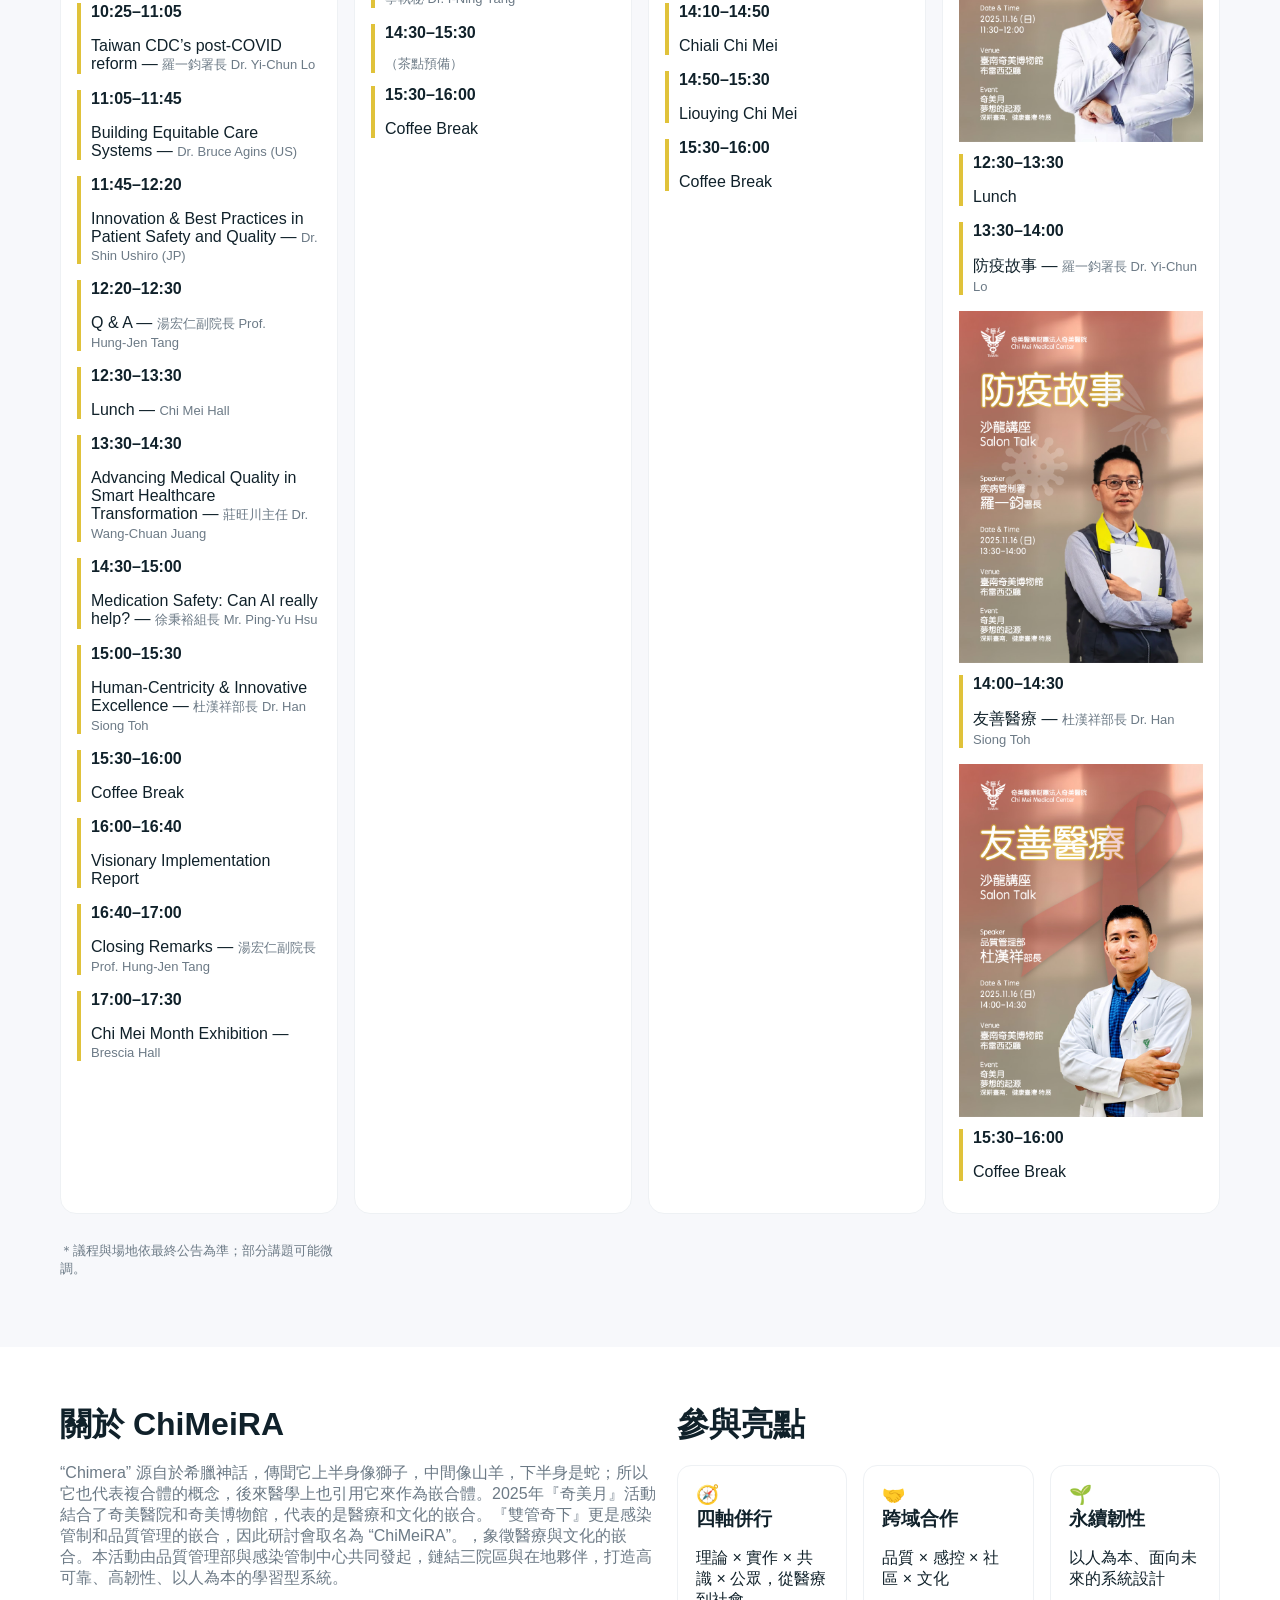
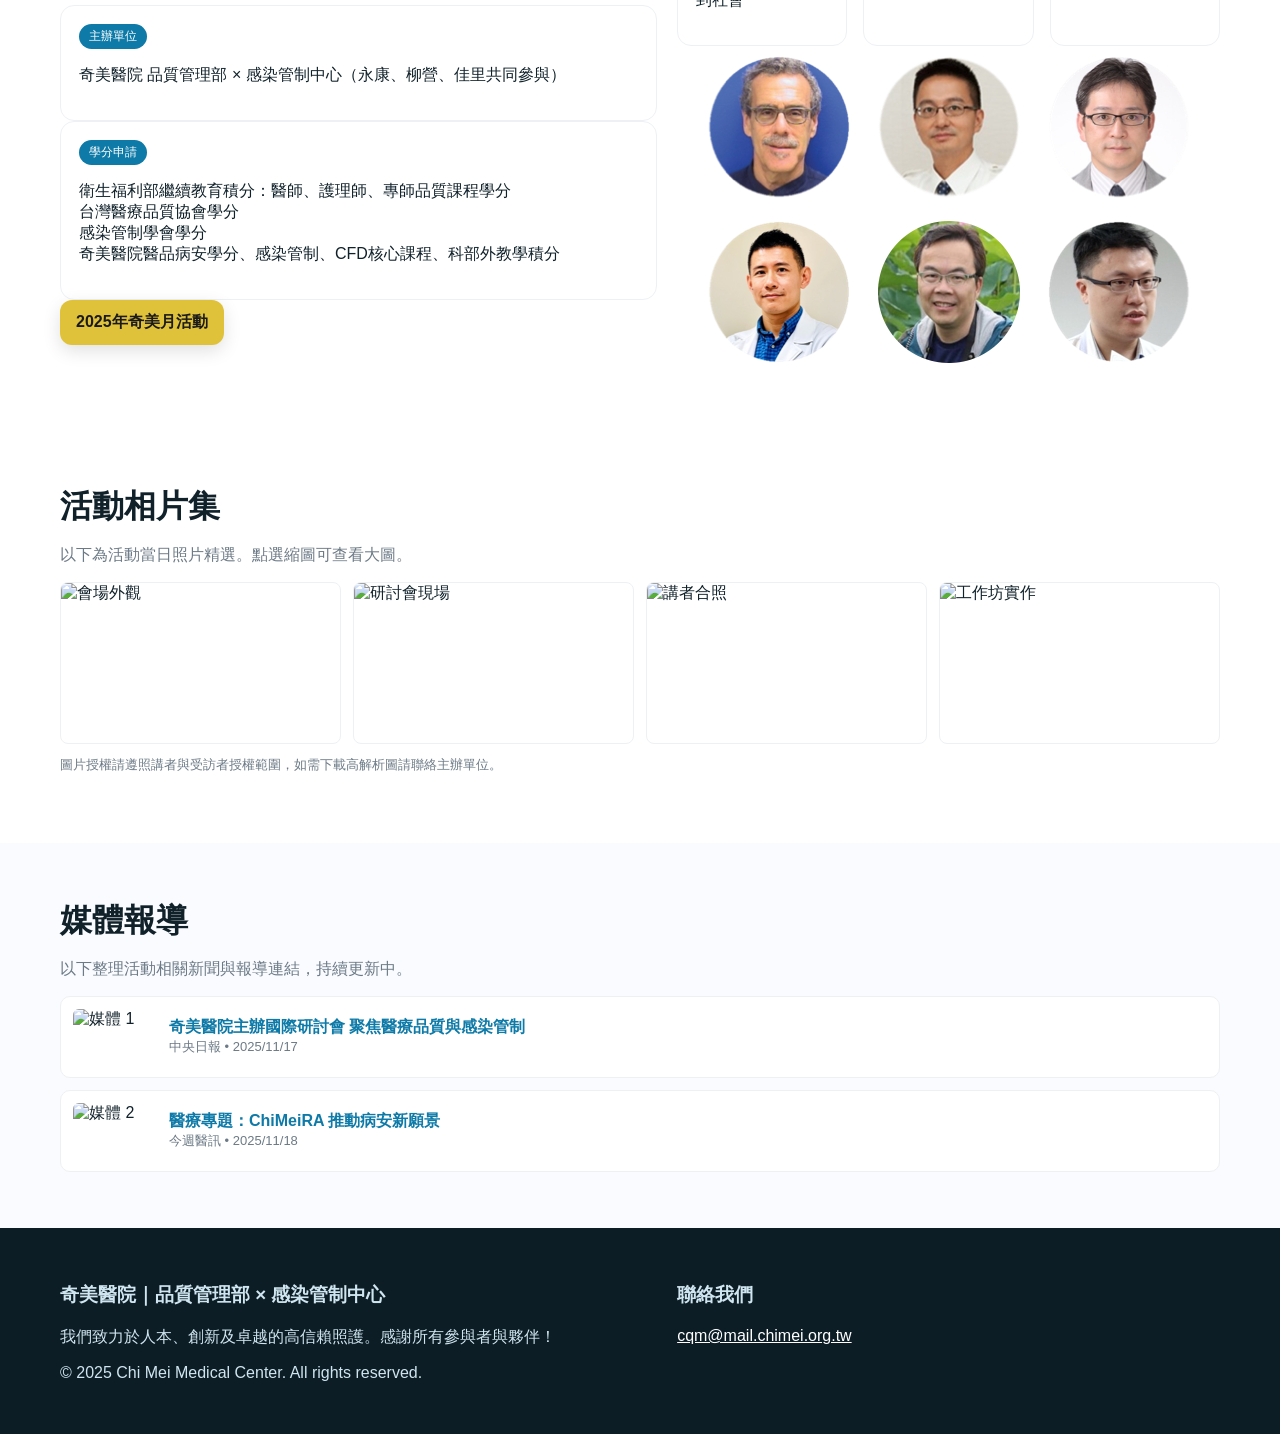
==== commit c4b13b49: "Update index.html" ====
--- a/index.html
+++ b/index.html
@@ -321,44 +321,6 @@
   </div>
 </section>
 
-<section id="archive" style="background:#fefefe">
-  <div class="container">
-    <h2 data-i18n="zh">回顧與資源</h2>
-    <h2 data-i18n="en">Highlights & Resources</h2>
-    <p class="lead" data-i18n="zh">活動已於 2025/11/16 成功落幕。以下連結包含議程 PDF、錄影、投影片與相片集（已新增「相片集」與「媒體報導」區）。</p>
-    <p class="lead" data-i18n="en">The event concluded on Nov 16, 2025. Below are links to the programme PDF, recordings, slides and photo gallery (the "Photo Gallery" and "Media Coverage" sections have been added).</p>
-
-    <div class="cards" style="grid-template-columns:repeat(2,1fr); margin-top:18px">
-      <div class="card">
-        <h3 data-i18n="zh">議程與投影片</h3>
-        <h3 data-i18n="en">Programme & Slides</h3>
-        <p><a href="Schedule.pdf" target="_blank">Download Schedule (PDF)</a></p>
-        <p>若有講者授權公開投影片，將陸續放在此處。</p>
-      </div>
-      <div class="card">
-        <h3 data-i18n="zh">錄影</h3>
-        <h3 data-i18n="en">Recordings</h3>
-        <p>主要場次錄影（整理中）：</p>
-        <ul>
-          <li>國際研討會主場（Chi Mei Hall）— 錄影連結 / YouTube</li>
-          <li>Salon 短講場（Brescia Hall）— 錄影連結 / YouTube</li>
-        </ul>
-        <p>若需協助取得特定場次影片，請以信件聯絡主辦單位。</p>
-      </div>
-      <div class="card">
-        <h3 data-i18n="zh">相片集</h3>
-        <h3 data-i18n="en">Photo Gallery</h3>
-        <p><a href="#gallery">前往相片集</a></p>
-      </div>
-      <div class="card">
-        <h3 data-i18n="zh">後續報告</h3>
-        <h3 data-i18n="en">Post‑event Report</h3>
-        <p>主辦單位將整理會議摘要與行動項目，公開報告將在此發布。</p>
-      </div>
-    </div>
-  </div>
-</section>
-
 <footer>
   <div class="container">
     <div class="grid-2">
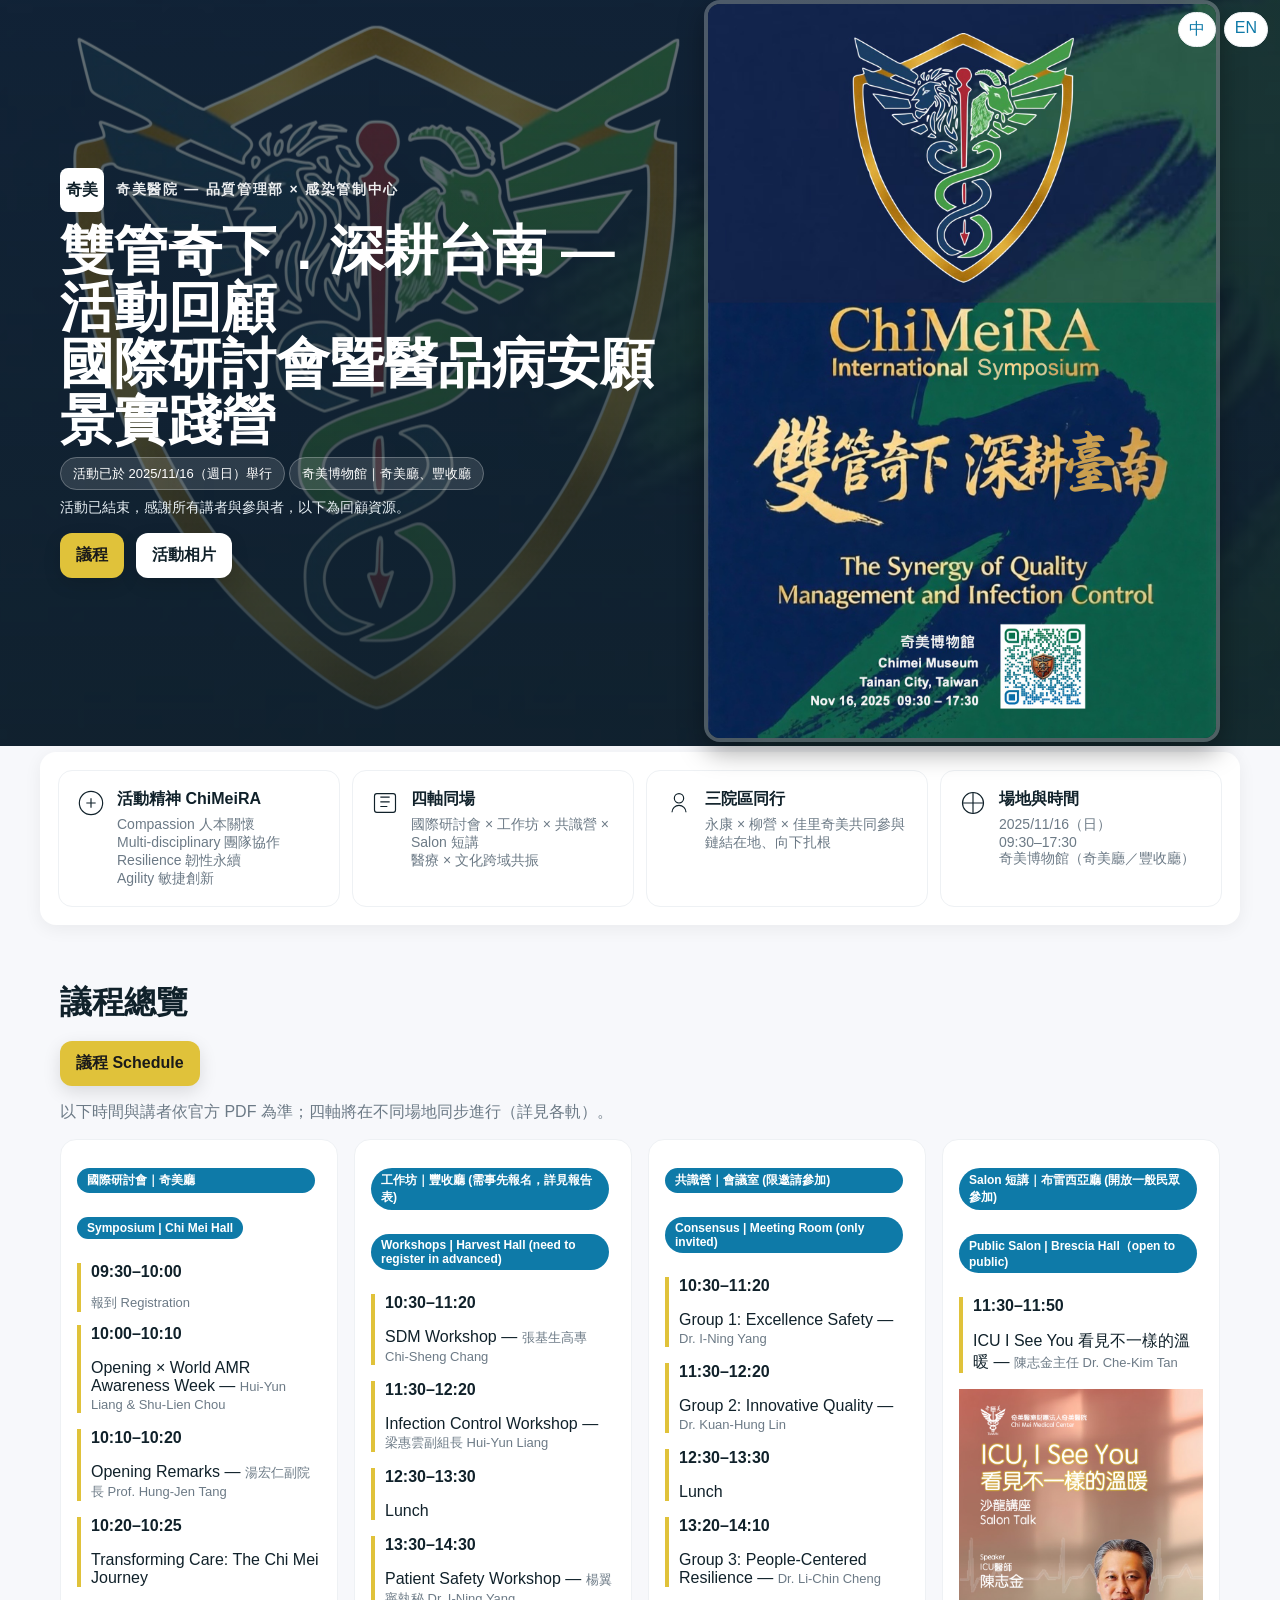
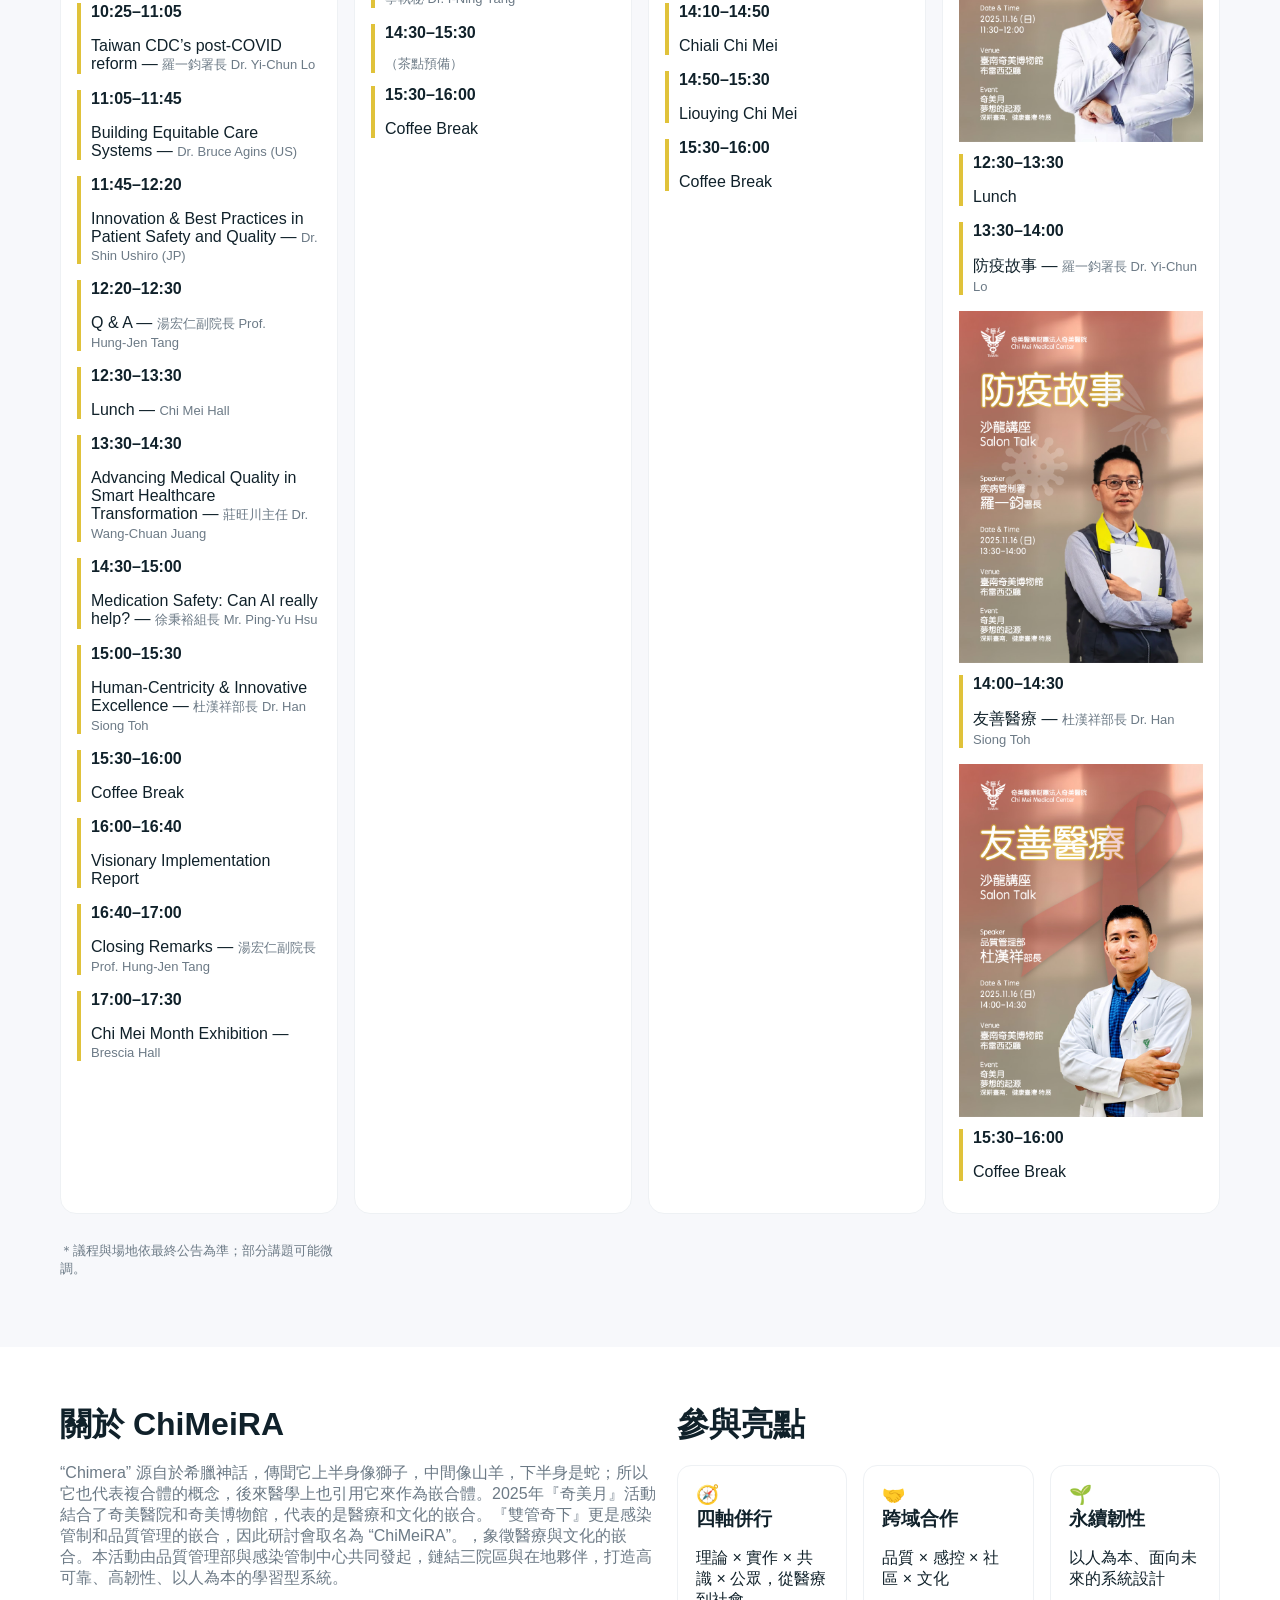
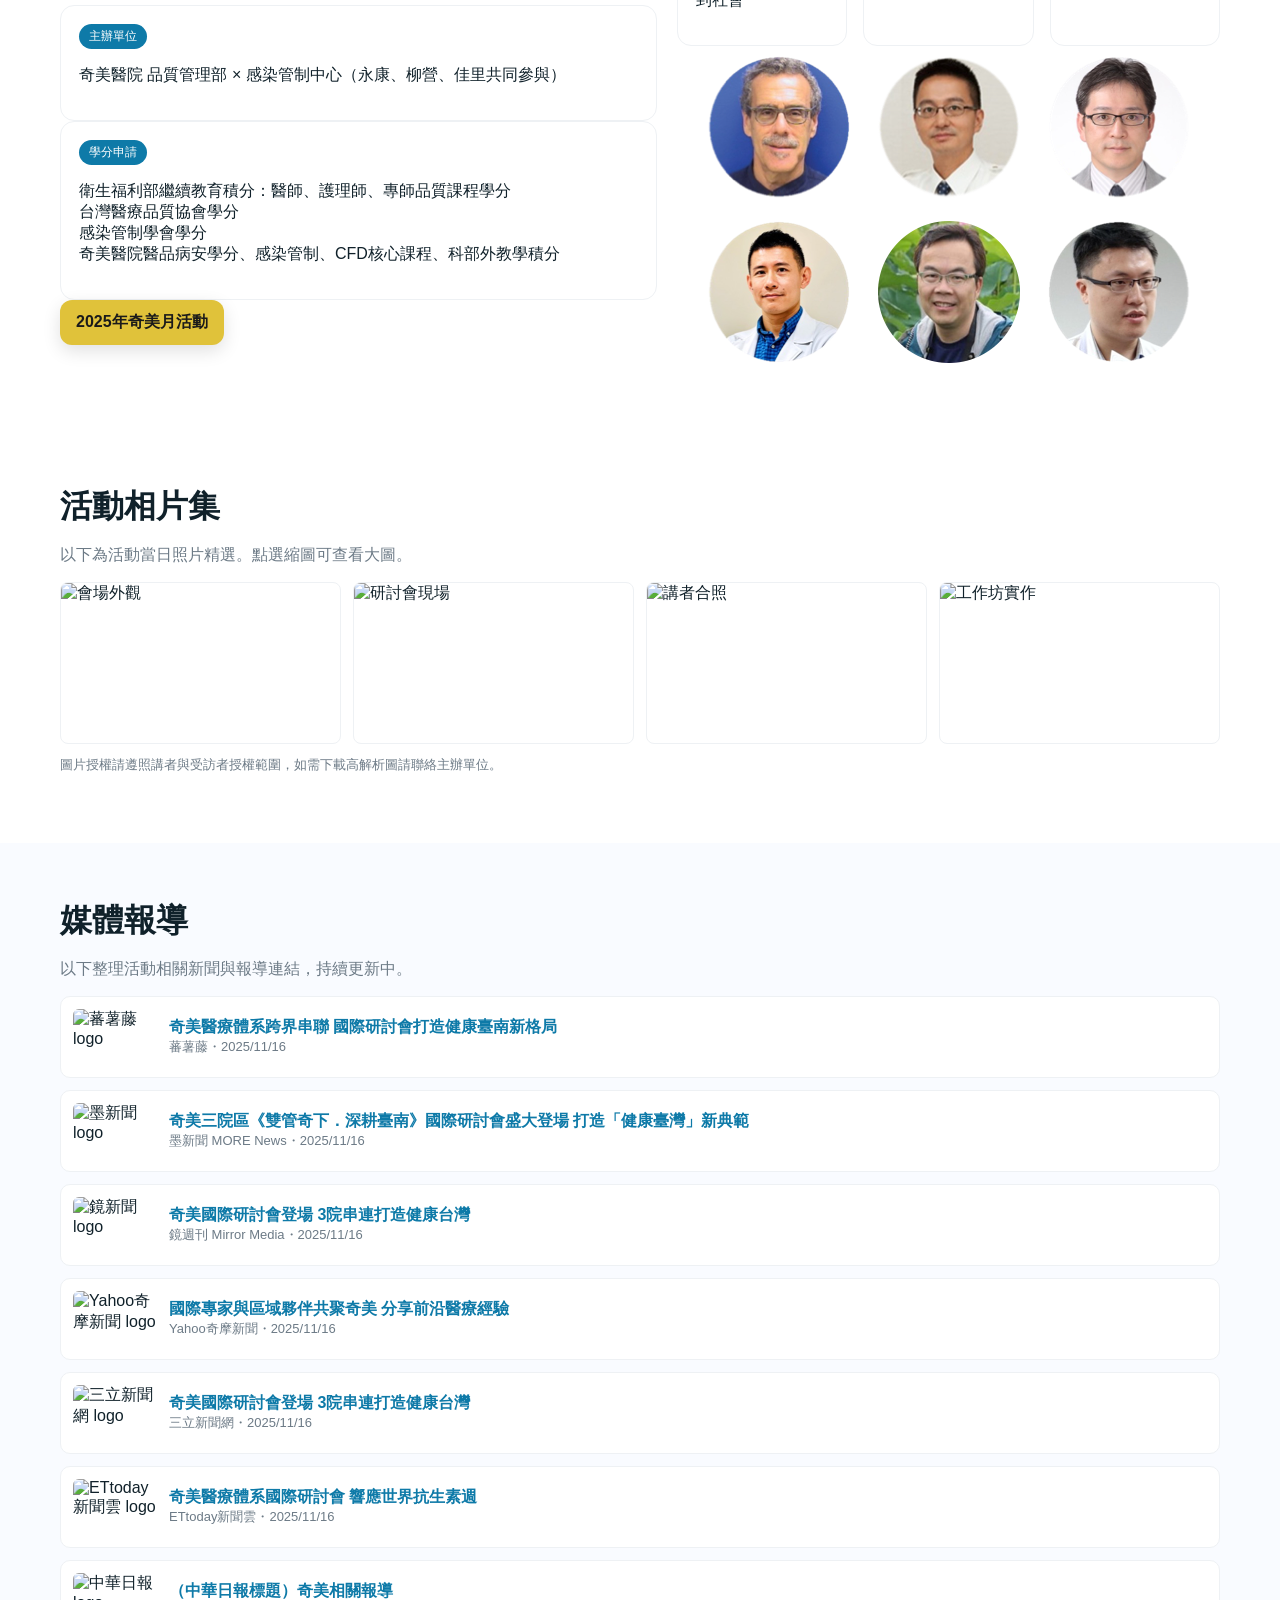
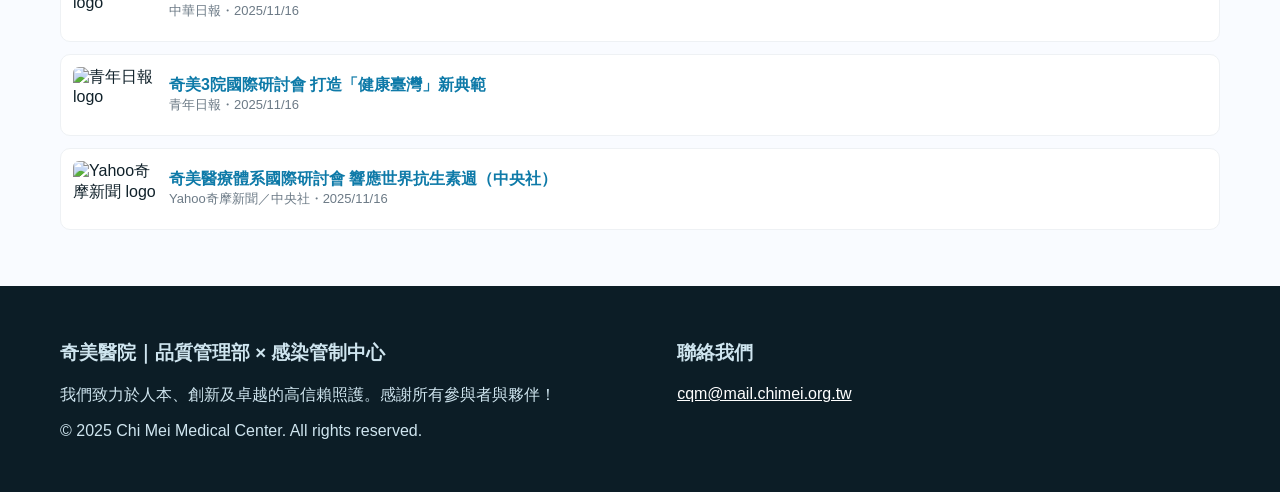
==== commit dbfbc274: "Update media links and logos in index.html" ====
--- a/index.html
+++ b/index.html
@@ -299,24 +299,131 @@
     <p class="lead" data-i18n="en">A curated list of news articles and reports about the event.</p>
 
     <div class="media-list">
-      <div class="media-item">
-        <img src="assets/media/logo_example1.png" alt="媒體 1">
-        <div>
-          <div><a href="https://example.com/article1" target="_blank">奇美醫院主辦國際研討會 聚焦醫療品質與感染管制</a></div>
-          <div class="note" data-i18n="zh">中央日報 • 2025/11/17</div>
-          <div class="note" data-i18n="en">Central Daily News • 2025/11/17</div>
-        </div>
-      </div>
-
-      <div class="media-item">
-        <img src="assets/media/logo_example2.png" alt="媒體 2">
-        <div>
-          <div><a href="https://example.com/article2" target="_blank">醫療專題：ChiMeiRA 推動病安新願景</a></div>
-          <div class="note" data-i18n="zh">今週醫訊 • 2025/11/18</div>
-          <div class="note" data-i18n="en">Healthcare Weekly • 2025/11/18</div>
-        </div>
-      </div>
-      <!-- 新增更多 media-item -->
+      <!-- 蕃薯藤／勁報 -->
+      <div class="media-item">
+        <img src="https://n.yam.com/favicon.ico" alt="蕃薯藤 logo">
+        <div>
+          <div>
+            <a href="https://n.yam.com/Article/20251116978216" target="_blank">
+              奇美醫療體系跨界串聯 國際研討會打造健康臺南新格局
+            </a>
+          </div>
+          <div class="note" data-i18n="zh">蕃薯藤・2025/11/16</div>
+          <div class="note" data-i18n="en">Yam News • 2025/11/16</div>
+        </div>
+      </div>
+
+      <!-- 墨新聞 MORE News -->
+      <div class="media-item">
+        <img src="https://more-news.tw/favicon.ico" alt="墨新聞 logo">
+        <div>
+          <div>
+            <a href="https://more-news.tw/454656/" target="_blank">
+              奇美三院區《雙管奇下．深耕臺南》國際研討會盛大登場 打造「健康臺灣」新典範
+            </a>
+          </div>
+          <div class="note" data-i18n="zh">墨新聞 MORE News・2025/11/16</div>
+          <div class="note" data-i18n="en">MORE News • 2025/11/16</div>
+        </div>
+      </div>
+
+      <!-- 鏡新聞／鏡週刊（轉載三立） -->
+      <div class="media-item">
+        <img src="https://www.mirrormedia.mg/favicon.ico" alt="鏡新聞 logo">
+        <div>
+          <div>
+            <a href="https://www.mirrormedia.mg/external/amp/setn_1752031" target="_blank">
+              奇美國際研討會登場 3院串連打造健康台灣
+            </a>
+          </div>
+          <div class="note" data-i18n="zh">鏡週刊 Mirror Media・2025/11/16</div>
+          <div class="note" data-i18n="en">Mirror Media • 2025/11/16</div>
+        </div>
+      </div>
+
+      <!-- Yahoo奇摩新聞（中華日報聯播稿） -->
+      <div class="media-item">
+        <img src="https://tw.news.yahoo.com/favicon.ico" alt="Yahoo奇摩新聞 logo">
+        <div>
+          <div>
+            <a href="https://tw.news.yahoo.com/%E5%9C%8B%E9%9A%9B%E5%B0%88%E5%AE%B6%E8%88%87%E5%8D%80%E5%9F%9F%E5%A4%A5%E4%BC%B4%E5%85%B1%E8%81%9A%E5%A5%87%E7%BE%8E-%E5%88%86%E4%BA%AB%E5%89%8D%E6%B2%BF%E9%86%AB%E7%99%82%E7%B6%93%E9%A9%97-083210585.html" target="_blank">
+              國際專家與區域夥伴共聚奇美 分享前沿醫療經驗
+            </a>
+          </div>
+          <div class="note" data-i18n="zh">Yahoo奇摩新聞・2025/11/16</div>
+          <div class="note" data-i18n="en">Yahoo News Taiwan • 2025/11/16</div>
+        </div>
+      </div>
+
+      <!-- 三立新聞網 SETN -->
+      <div class="media-item">
+        <img src="https://www.setn.com/favicon.ico" alt="三立新聞網 logo">
+        <div>
+          <div>
+            <a href="https://www.setn.com/m/ampnews.aspx?NewsID=1752031" target="_blank">
+              奇美國際研討會登場 3院串連打造健康台灣
+            </a>
+          </div>
+          <div class="note" data-i18n="zh">三立新聞網・2025/11/16</div>
+          <div class="note" data-i18n="en">SETN • 2025/11/16</div>
+        </div>
+      </div>
+
+      <!-- 東森新聞 ETtoday -->
+      <div class="media-item">
+        <img src="https://www.ettoday.net/favicon.ico" alt="ETtoday新聞雲 logo">
+        <div>
+          <div>
+            <a href="https://www.ettoday.net/news/20251116/3068396.htm" target="_blank">
+              奇美醫療體系國際研討會 響應世界抗生素週
+            </a>
+          </div>
+          <div class="note" data-i18n="zh">ETtoday新聞雲・2025/11/16</div>
+          <div class="note" data-i18n="en">ETtoday News • 2025/11/16</div>
+        </div>
+      </div>
+
+      <!-- 中華日報（官網） -->
+      <div class="media-item">
+        <img src="https://www.cdns.com.tw/favicon.ico" alt="中華日報 logo">
+        <div>
+          <div>
+            <a href="https://www.cdns.com.tw/articles/1319082" target="_blank">
+              （中華日報標題）奇美相關報導
+            </a>
+          </div>
+          <div class="note" data-i18n="zh">中華日報・2025/11/16</div>
+          <div class="note" data-i18n="en">CDNS • 2025/11/16</div>
+        </div>
+      </div>
+
+      <!-- 青年日報 -->
+      <div class="media-item">
+        <img src="https://www.ydn.com.tw/favicon.ico" alt="青年日報 logo">
+        <div>
+          <div>
+            <a href="https://www.ydn.com.tw/news/newsInsidePage?chapterID=1812555" target="_blank">
+              奇美3院國際研討會 打造「健康臺灣」新典範
+            </a>
+          </div>
+          <div class="note" data-i18n="zh">青年日報・2025/11/16</div>
+          <div class="note" data-i18n="en">Youth Daily News • 2025/11/16</div>
+        </div>
+      </div>
+
+      <!-- Yahoo奇摩新聞（中央社聯播稿） -->
+      <div class="media-item">
+        <img src="https://tw.news.yahoo.com/favicon.ico" alt="Yahoo奇摩新聞 logo">
+        <div>
+          <div>
+            <a href="https://tw.news.yahoo.com/%E5%A5%87%E7%BE%8E%E9%86%AB%E7%99%82%E9%AB%94%E7%B3%BB%E5%9C%8B%E9%9A%9B%E7%A0%94%E8%A8%8E%E6%9C%83-%E9%9F%BF%E6%87%89%E4%B8%96%E7%95%8C%E6%8A%97%E7%94%9F%E7%B4%A0%E9%80%B1-%E5%9C%96-074355124.html" target="_blank">
+              奇美醫療體系國際研討會 響應世界抗生素週（中央社）
+            </a>
+          </div>
+          <div class="note" data-i18n="zh">Yahoo奇摩新聞／中央社・2025/11/16</div>
+          <div class="note" data-i18n="en">Yahoo News Taiwan / CNA • 2025/11/16</div>
+        </div>
+      </div>
     </div>
   </div>
 </section>
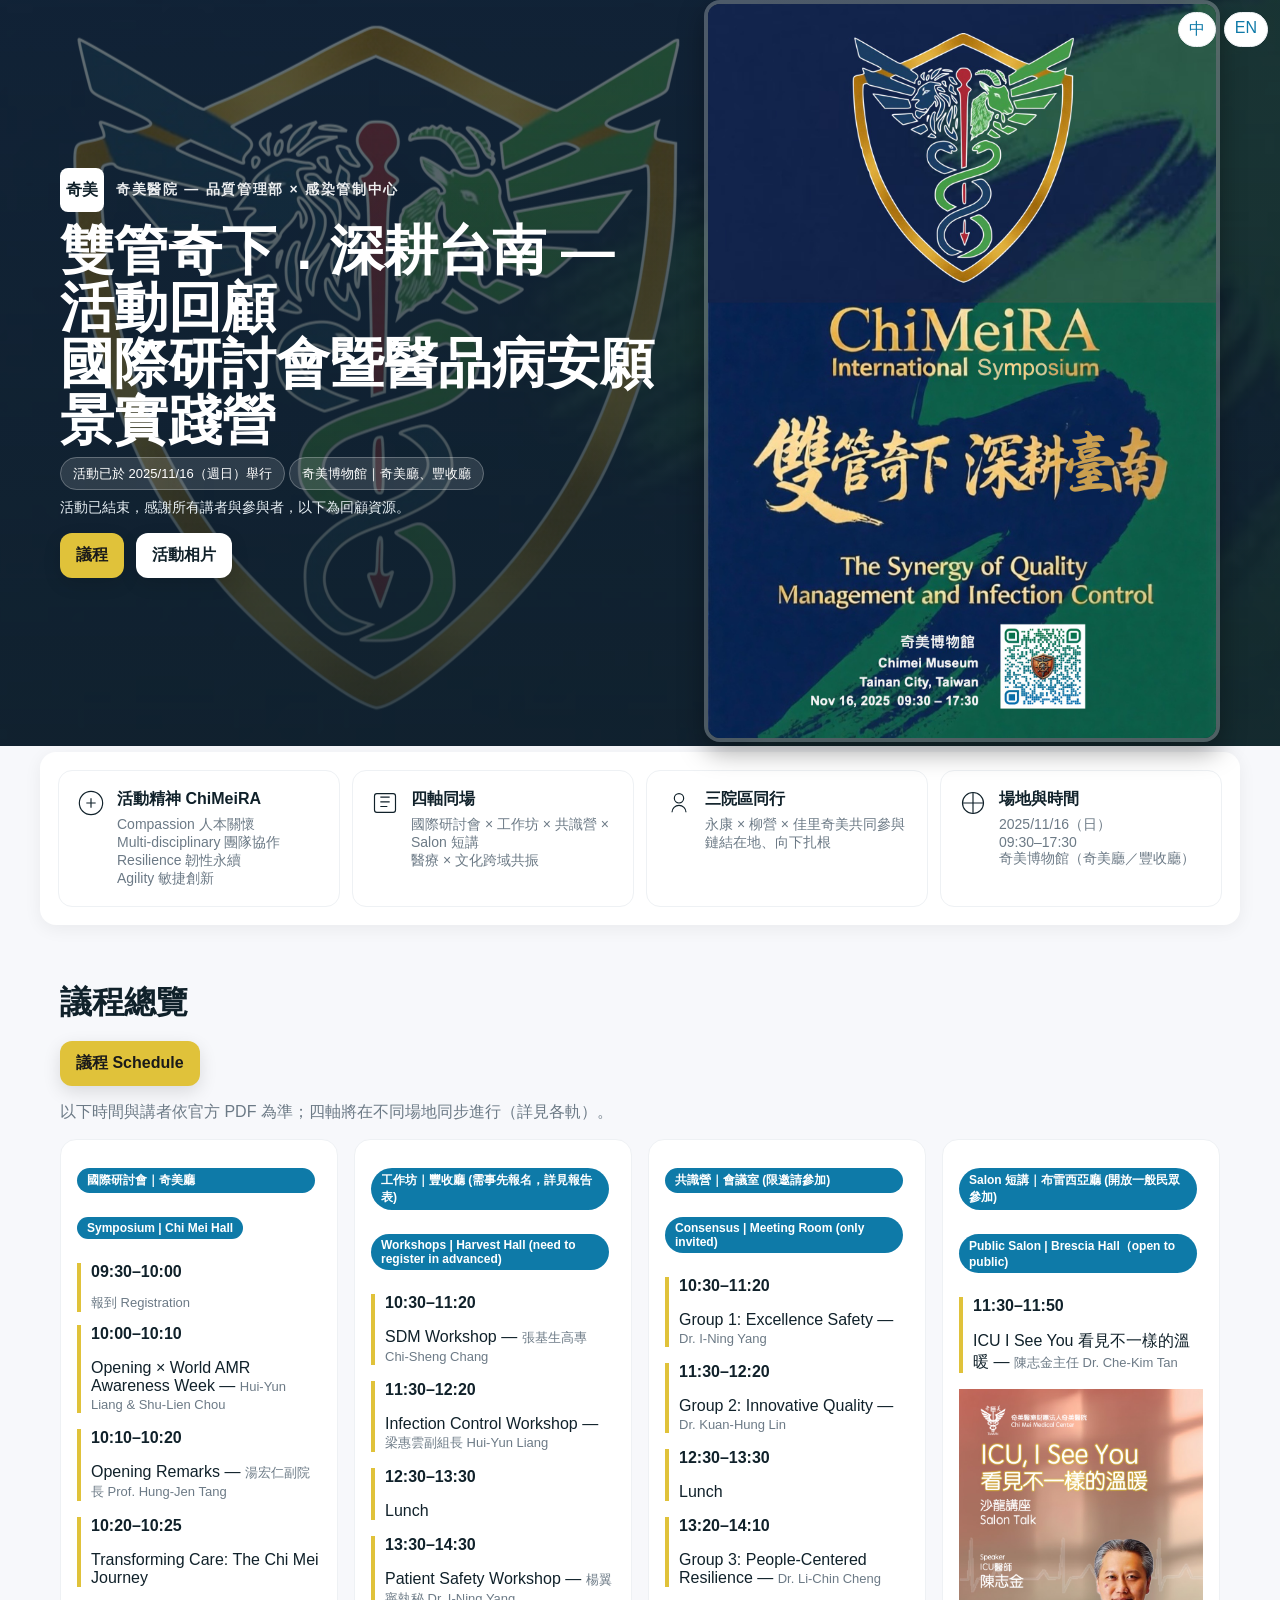
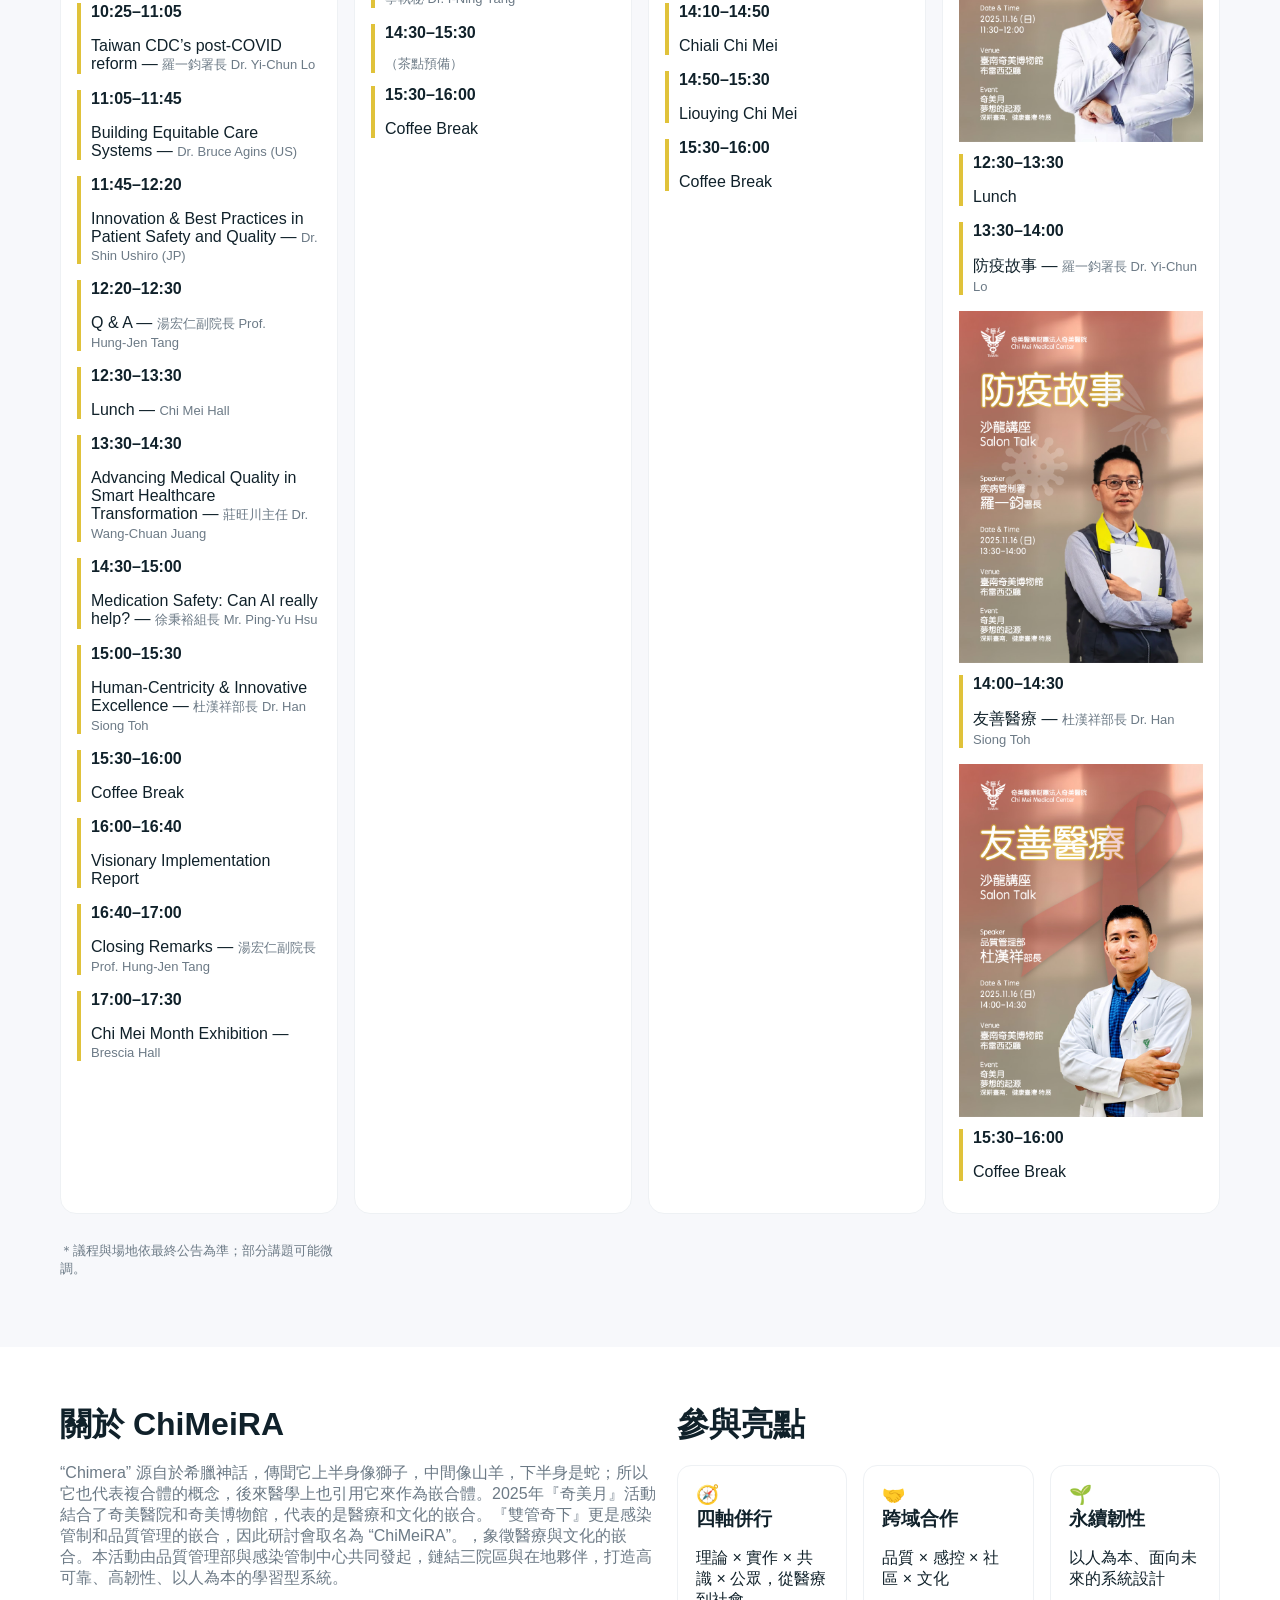
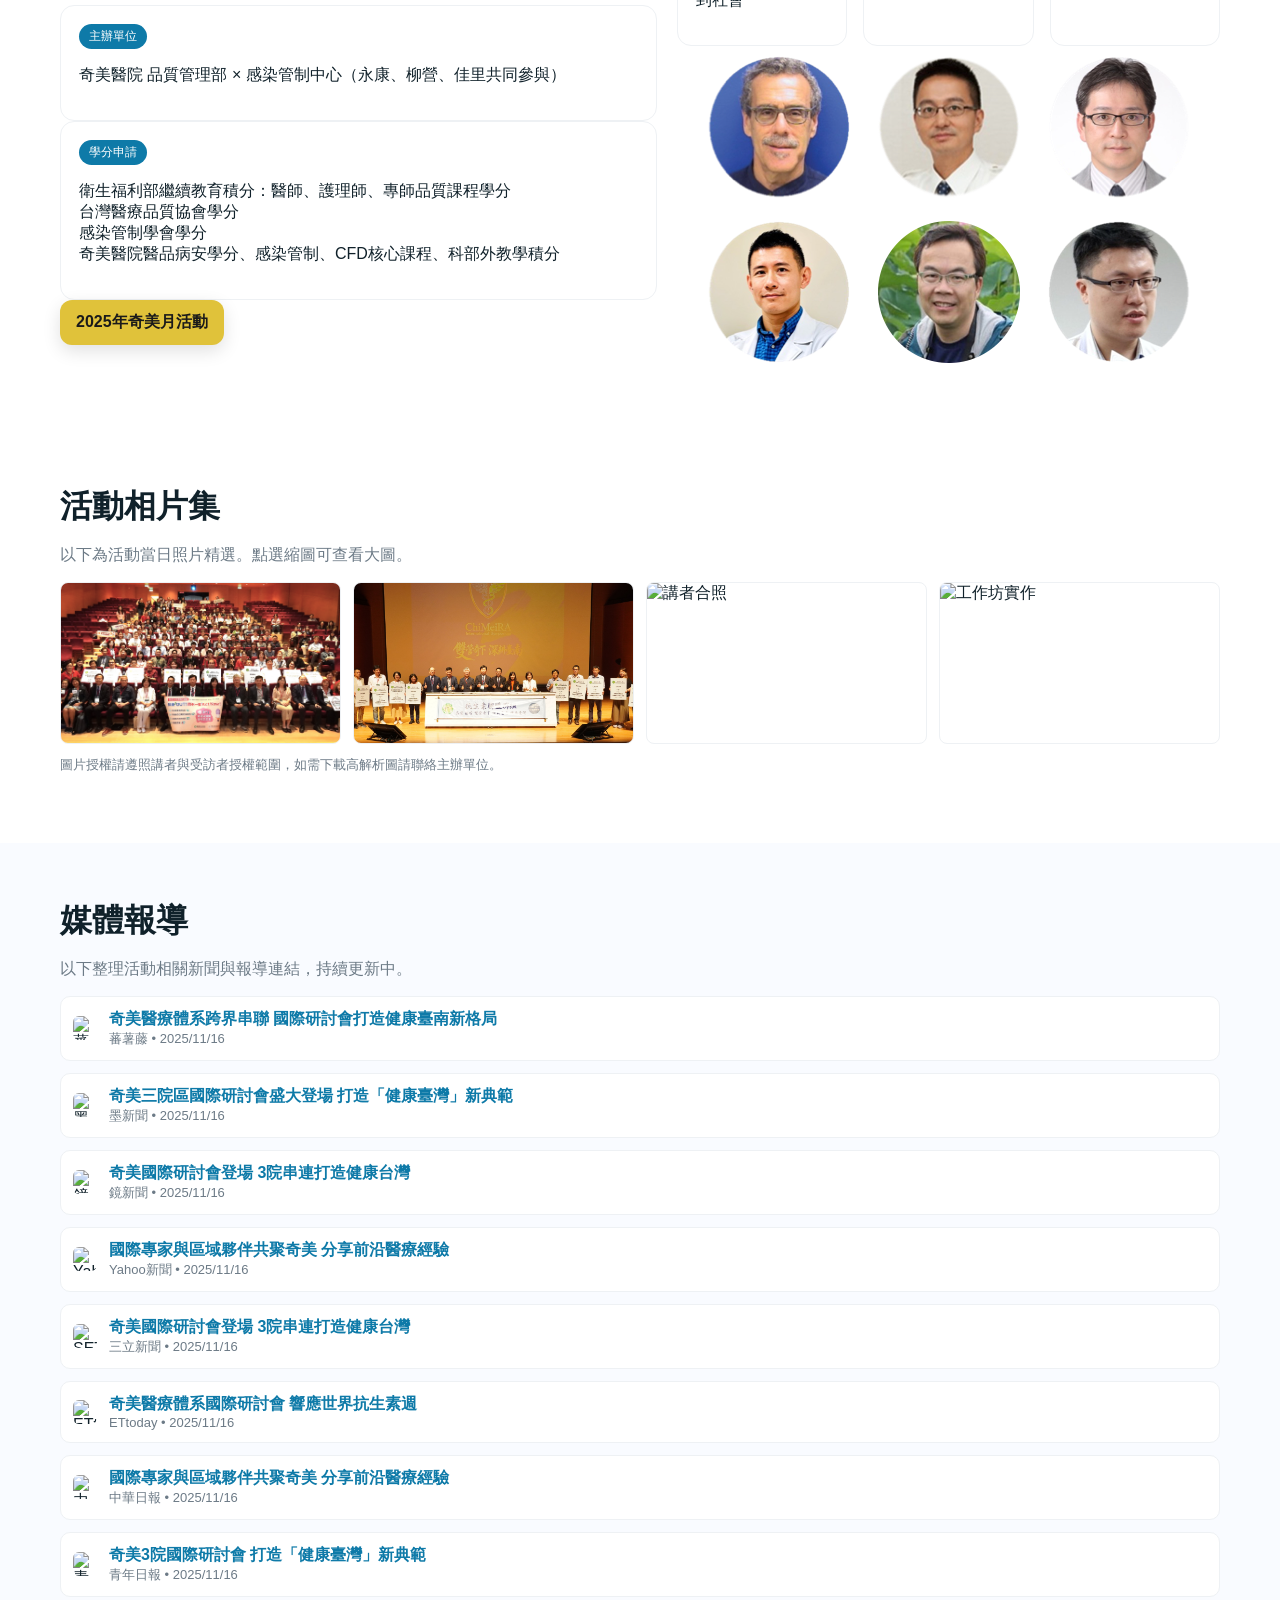
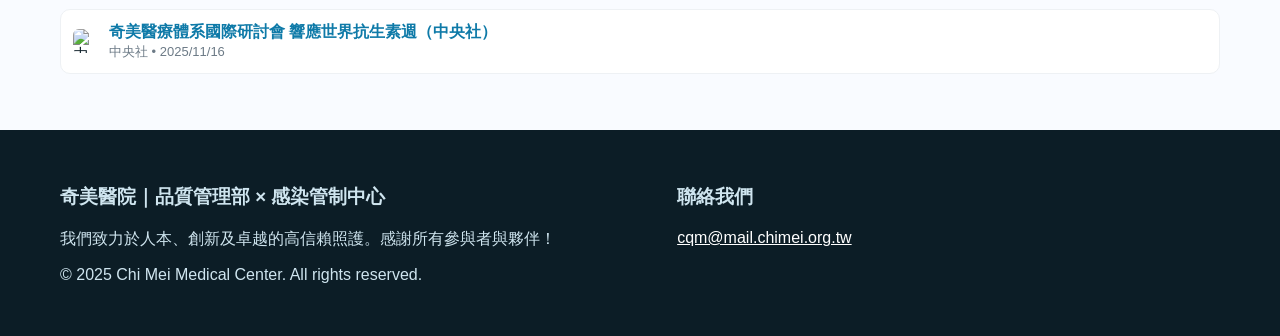
==== commit f91aa232: "Update index.html" ====
--- a/index.html
+++ b/index.html
@@ -272,10 +272,10 @@
     <p class="lead" data-i18n="en">Selected photos from the event. Click a thumbnail to view a larger image.</p>
     <div class="gallery-grid" id="galleryGrid">
       <!-- Example thumbnails — replace src with actual image paths -->
-      <div class="thumb" data-title="會場外觀 / Venue exterior"><img src="assets/gallery/photo1.jpg" alt="會場外觀"></div>
-      <div class="thumb" data-title="研討會現場 / Symposium"><img src="assets/gallery/photo2.jpg" alt="研討會現場"></div>
-      <div class="thumb" data-title="講者合照 / Speakers"><img src="assets/gallery/photo3.jpg" alt="講者合照"></div>
-      <div class="thumb" data-title="工作坊實作 / Workshop"><img src="assets/gallery/photo4.jpg" alt="工作坊實作"></div>
+      <div class="thumb" data-title="會場外觀 / Venue exterior"><img src="《雙管奇下．深耕臺南》國際研討會盛大登場！奇美醫療體系（永康奇美醫院、柳營奇美.jpg" alt="會場外觀"></div>
+      <div class="thumb" data-title="研討會現場 / Symposium"><img src="打破醫院圍牆！奇美醫療體系讓醫療、文化、社區健康大串聯.jpg" alt="研討會現場"></div>
+      <div class="thumb" data-title="講者合照 / Speakers"><img src="DSC02395.JPG" alt="講者合照"></div>
+      <div class="thumb" data-title="工作坊實作 / Workshop"><img src="DSC02385.JPG" alt="工作坊實作"></div>
     </div>
 
     <!-- Lightbox -->
@@ -299,131 +299,133 @@
     <p class="lead" data-i18n="en">A curated list of news articles and reports about the event.</p>
 
     <div class="media-list">
-      <!-- 蕃薯藤／勁報 -->
-      <div class="media-item">
-        <img src="https://n.yam.com/favicon.ico" alt="蕃薯藤 logo">
+
+      <!-- 蕃薯藤 -->
+      <div class="media-item">
+        <img src="https://n.yam.com/favicon.ico" style="width:24px;height:24px;" alt="蕃薯藤 icon">
         <div>
           <div>
             <a href="https://n.yam.com/Article/20251116978216" target="_blank">
               奇美醫療體系跨界串聯 國際研討會打造健康臺南新格局
             </a>
           </div>
-          <div class="note" data-i18n="zh">蕃薯藤・2025/11/16</div>
+          <div class="note" data-i18n="zh">蕃薯藤 • 2025/11/16</div>
           <div class="note" data-i18n="en">Yam News • 2025/11/16</div>
         </div>
       </div>
 
-      <!-- 墨新聞 MORE News -->
-      <div class="media-item">
-        <img src="https://more-news.tw/favicon.ico" alt="墨新聞 logo">
+      <!-- 墨新聞 -->
+      <div class="media-item">
+        <img src="https://more-news.tw/favicon.ico" style="width:24px;height:24px;" alt="墨新聞 icon">
         <div>
           <div>
             <a href="https://more-news.tw/454656/" target="_blank">
-              奇美三院區《雙管奇下．深耕臺南》國際研討會盛大登場 打造「健康臺灣」新典範
-            </a>
-          </div>
-          <div class="note" data-i18n="zh">墨新聞 MORE News・2025/11/16</div>
+              奇美三院區國際研討會盛大登場 打造「健康臺灣」新典範
+            </a>
+          </div>
+          <div class="note" data-i18n="zh">墨新聞 • 2025/11/16</div>
           <div class="note" data-i18n="en">MORE News • 2025/11/16</div>
         </div>
       </div>
 
-      <!-- 鏡新聞／鏡週刊（轉載三立） -->
-      <div class="media-item">
-        <img src="https://www.mirrormedia.mg/favicon.ico" alt="鏡新聞 logo">
+      <!-- 鏡新聞 -->
+      <div class="media-item">
+        <img src="https://www.mirrormedia.mg/favicon.ico" style="width:24px;height:24px;" alt="鏡新聞 icon">
         <div>
           <div>
             <a href="https://www.mirrormedia.mg/external/amp/setn_1752031" target="_blank">
               奇美國際研討會登場 3院串連打造健康台灣
             </a>
           </div>
-          <div class="note" data-i18n="zh">鏡週刊 Mirror Media・2025/11/16</div>
+          <div class="note" data-i18n="zh">鏡新聞 • 2025/11/16</div>
           <div class="note" data-i18n="en">Mirror Media • 2025/11/16</div>
         </div>
       </div>
 
-      <!-- Yahoo奇摩新聞（中華日報聯播稿） -->
-      <div class="media-item">
-        <img src="https://tw.news.yahoo.com/favicon.ico" alt="Yahoo奇摩新聞 logo">
+      <!-- Yahoo新聞 -->
+      <div class="media-item">
+        <img src="https://tw.news.yahoo.com/favicon.ico" style="width:24px;height:24px;" alt="Yahoo icon">
         <div>
           <div>
             <a href="https://tw.news.yahoo.com/%E5%9C%8B%E9%9A%9B%E5%B0%88%E5%AE%B6%E8%88%87%E5%8D%80%E5%9F%9F%E5%A4%A5%E4%BC%B4%E5%85%B1%E8%81%9A%E5%A5%87%E7%BE%8E-%E5%88%86%E4%BA%AB%E5%89%8D%E6%B2%BF%E9%86%AB%E7%99%82%E7%B6%93%E9%A9%97-083210585.html" target="_blank">
               國際專家與區域夥伴共聚奇美 分享前沿醫療經驗
             </a>
           </div>
-          <div class="note" data-i18n="zh">Yahoo奇摩新聞・2025/11/16</div>
-          <div class="note" data-i18n="en">Yahoo News Taiwan • 2025/11/16</div>
-        </div>
-      </div>
-
-      <!-- 三立新聞網 SETN -->
-      <div class="media-item">
-        <img src="https://www.setn.com/favicon.ico" alt="三立新聞網 logo">
+          <div class="note" data-i18n="zh">Yahoo新聞 • 2025/11/16</div>
+          <div class="note" data-i18n="en">Yahoo News • 2025/11/16</div>
+        </div>
+      </div>
+
+      <!-- 三立新聞 -->
+      <div class="media-item">
+        <img src="https://www.setn.com/favicon.ico" style="width:24px;height:24px;" alt="SETN icon">
         <div>
           <div>
             <a href="https://www.setn.com/m/ampnews.aspx?NewsID=1752031" target="_blank">
               奇美國際研討會登場 3院串連打造健康台灣
             </a>
           </div>
-          <div class="note" data-i18n="zh">三立新聞網・2025/11/16</div>
+          <div class="note" data-i18n="zh">三立新聞 • 2025/11/16</div>
           <div class="note" data-i18n="en">SETN • 2025/11/16</div>
         </div>
       </div>
 
-      <!-- 東森新聞 ETtoday -->
-      <div class="media-item">
-        <img src="https://www.ettoday.net/favicon.ico" alt="ETtoday新聞雲 logo">
+      <!-- ETtoday -->
+      <div class="media-item">
+        <img src="https://www.ettoday.net/favicon.ico" style="width:24px;height:24px;" alt="ETtoday icon">
         <div>
           <div>
             <a href="https://www.ettoday.net/news/20251116/3068396.htm" target="_blank">
               奇美醫療體系國際研討會 響應世界抗生素週
             </a>
           </div>
-          <div class="note" data-i18n="zh">ETtoday新聞雲・2025/11/16</div>
+          <div class="note" data-i18n="zh">ETtoday • 2025/11/16</div>
           <div class="note" data-i18n="en">ETtoday News • 2025/11/16</div>
         </div>
       </div>
 
-      <!-- 中華日報（官網） -->
-      <div class="media-item">
-        <img src="https://www.cdns.com.tw/favicon.ico" alt="中華日報 logo">
+      <!-- 中華日報 -->
+      <div class="media-item">
+        <img src="https://www.cdns.com.tw/favicon.ico" style="width:24px;height:24px;" alt="中華日報 icon">
         <div>
           <div>
             <a href="https://www.cdns.com.tw/articles/1319082" target="_blank">
-              （中華日報標題）奇美相關報導
-            </a>
-          </div>
-          <div class="note" data-i18n="zh">中華日報・2025/11/16</div>
+              國際專家與區域夥伴共聚奇美 分享前沿醫療經驗
+            </a>
+          </div>
+          <div class="note" data-i18n="zh">中華日報 • 2025/11/16</div>
           <div class="note" data-i18n="en">CDNS • 2025/11/16</div>
         </div>
       </div>
 
       <!-- 青年日報 -->
       <div class="media-item">
-        <img src="https://www.ydn.com.tw/favicon.ico" alt="青年日報 logo">
+        <img src="https://www.ydn.com.tw/favicon.ico" style="width:24px;height:24px;" alt="青年日報 icon">
         <div>
           <div>
             <a href="https://www.ydn.com.tw/news/newsInsidePage?chapterID=1812555" target="_blank">
               奇美3院國際研討會 打造「健康臺灣」新典範
             </a>
           </div>
-          <div class="note" data-i18n="zh">青年日報・2025/11/16</div>
+          <div class="note" data-i18n="zh">青年日報 • 2025/11/16</div>
           <div class="note" data-i18n="en">Youth Daily News • 2025/11/16</div>
         </div>
       </div>
 
-      <!-- Yahoo奇摩新聞（中央社聯播稿） -->
-      <div class="media-item">
-        <img src="https://tw.news.yahoo.com/favicon.ico" alt="Yahoo奇摩新聞 logo">
+      <!-- 中央社 (Yahoo聯播) -->
+      <div class="media-item">
+        <img src="https://www.cna.com.tw/favicon.ico" style="width:24px;height:24px;" alt="中央社 icon">
         <div>
           <div>
             <a href="https://tw.news.yahoo.com/%E5%A5%87%E7%BE%8E%E9%86%AB%E7%99%82%E9%AB%94%E7%B3%BB%E5%9C%8B%E9%9A%9B%E7%A0%94%E8%A8%8E%E6%9C%83-%E9%9F%BF%E6%87%89%E4%B8%96%E7%95%8C%E6%8A%97%E7%94%9F%E7%B4%A0%E9%80%B1-%E5%9C%96-074355124.html" target="_blank">
               奇美醫療體系國際研討會 響應世界抗生素週（中央社）
             </a>
           </div>
-          <div class="note" data-i18n="zh">Yahoo奇摩新聞／中央社・2025/11/16</div>
-          <div class="note" data-i18n="en">Yahoo News Taiwan / CNA • 2025/11/16</div>
-        </div>
-      </div>
+          <div class="note" data-i18n="zh">中央社 • 2025/11/16</div>
+          <div class="note" data-i18n="en">CNA • 2025/11/16</div>
+        </div>
+      </div>
+
     </div>
   </div>
 </section>
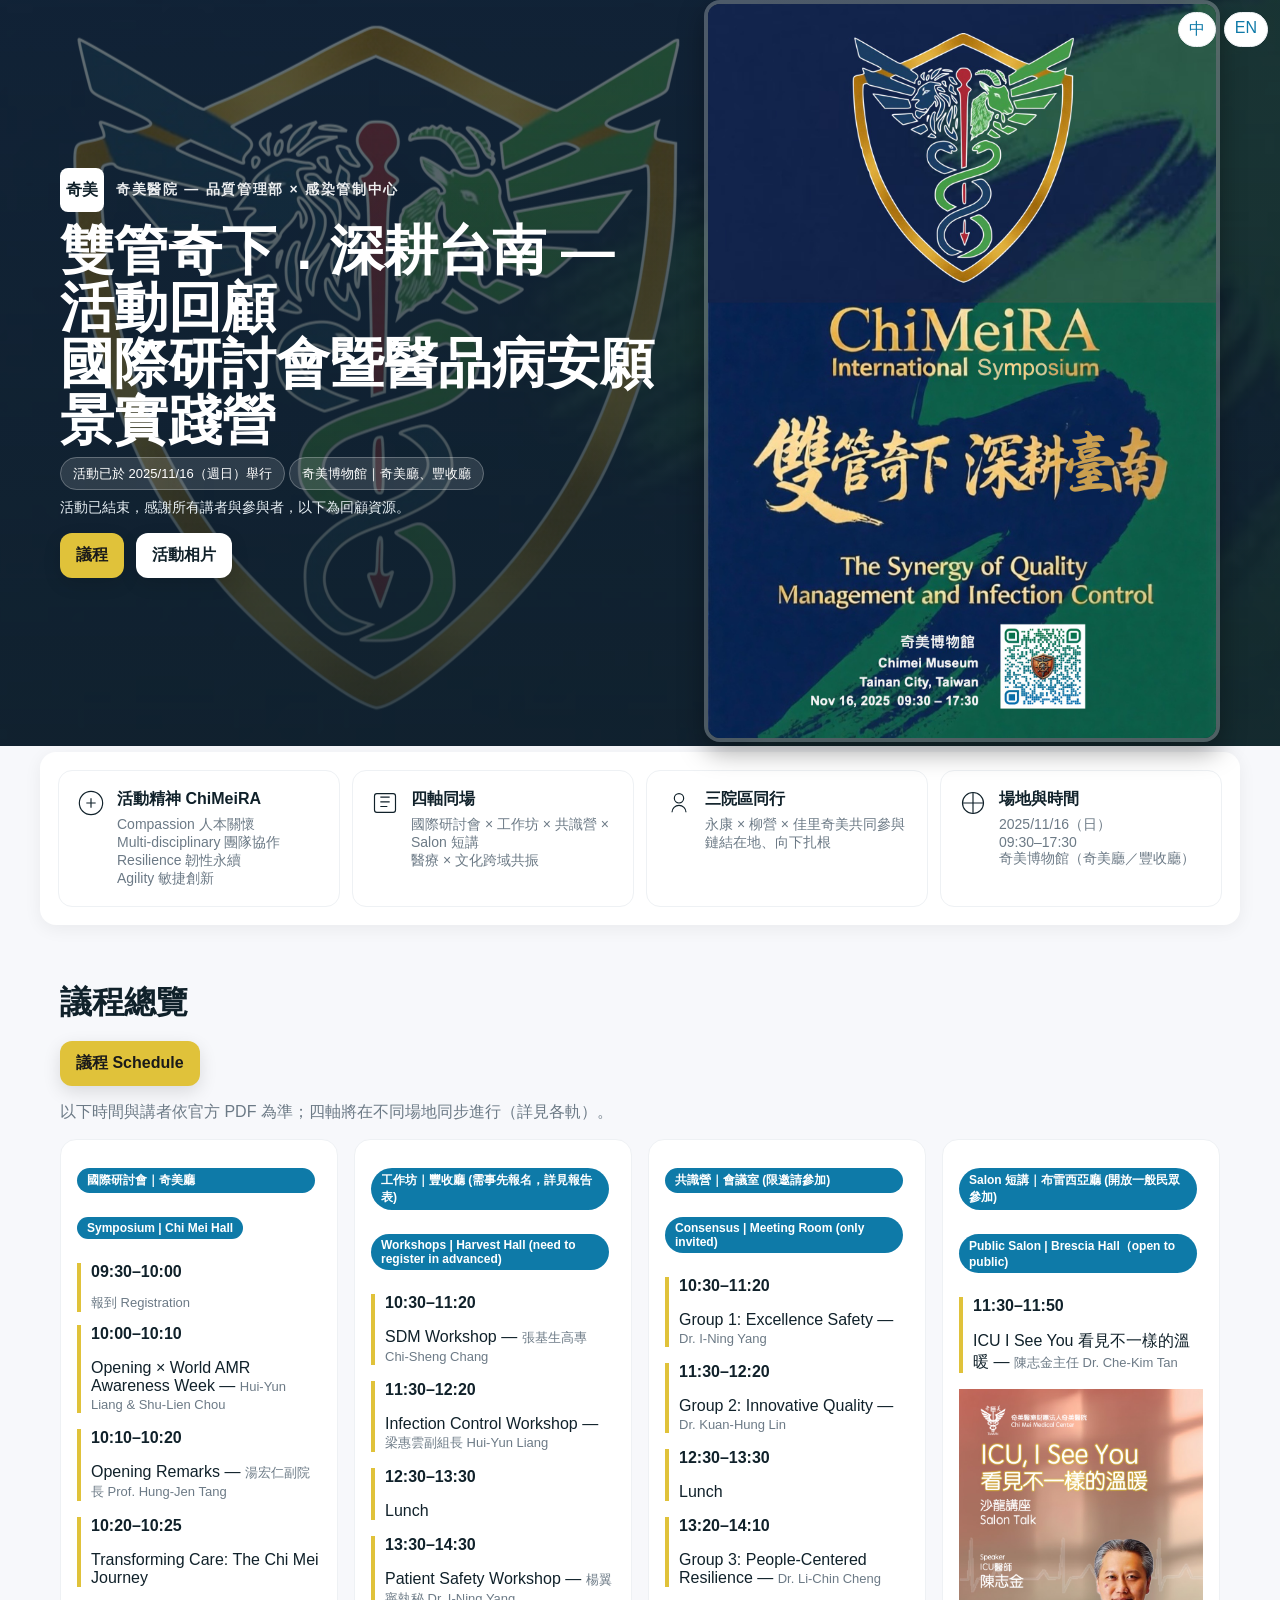
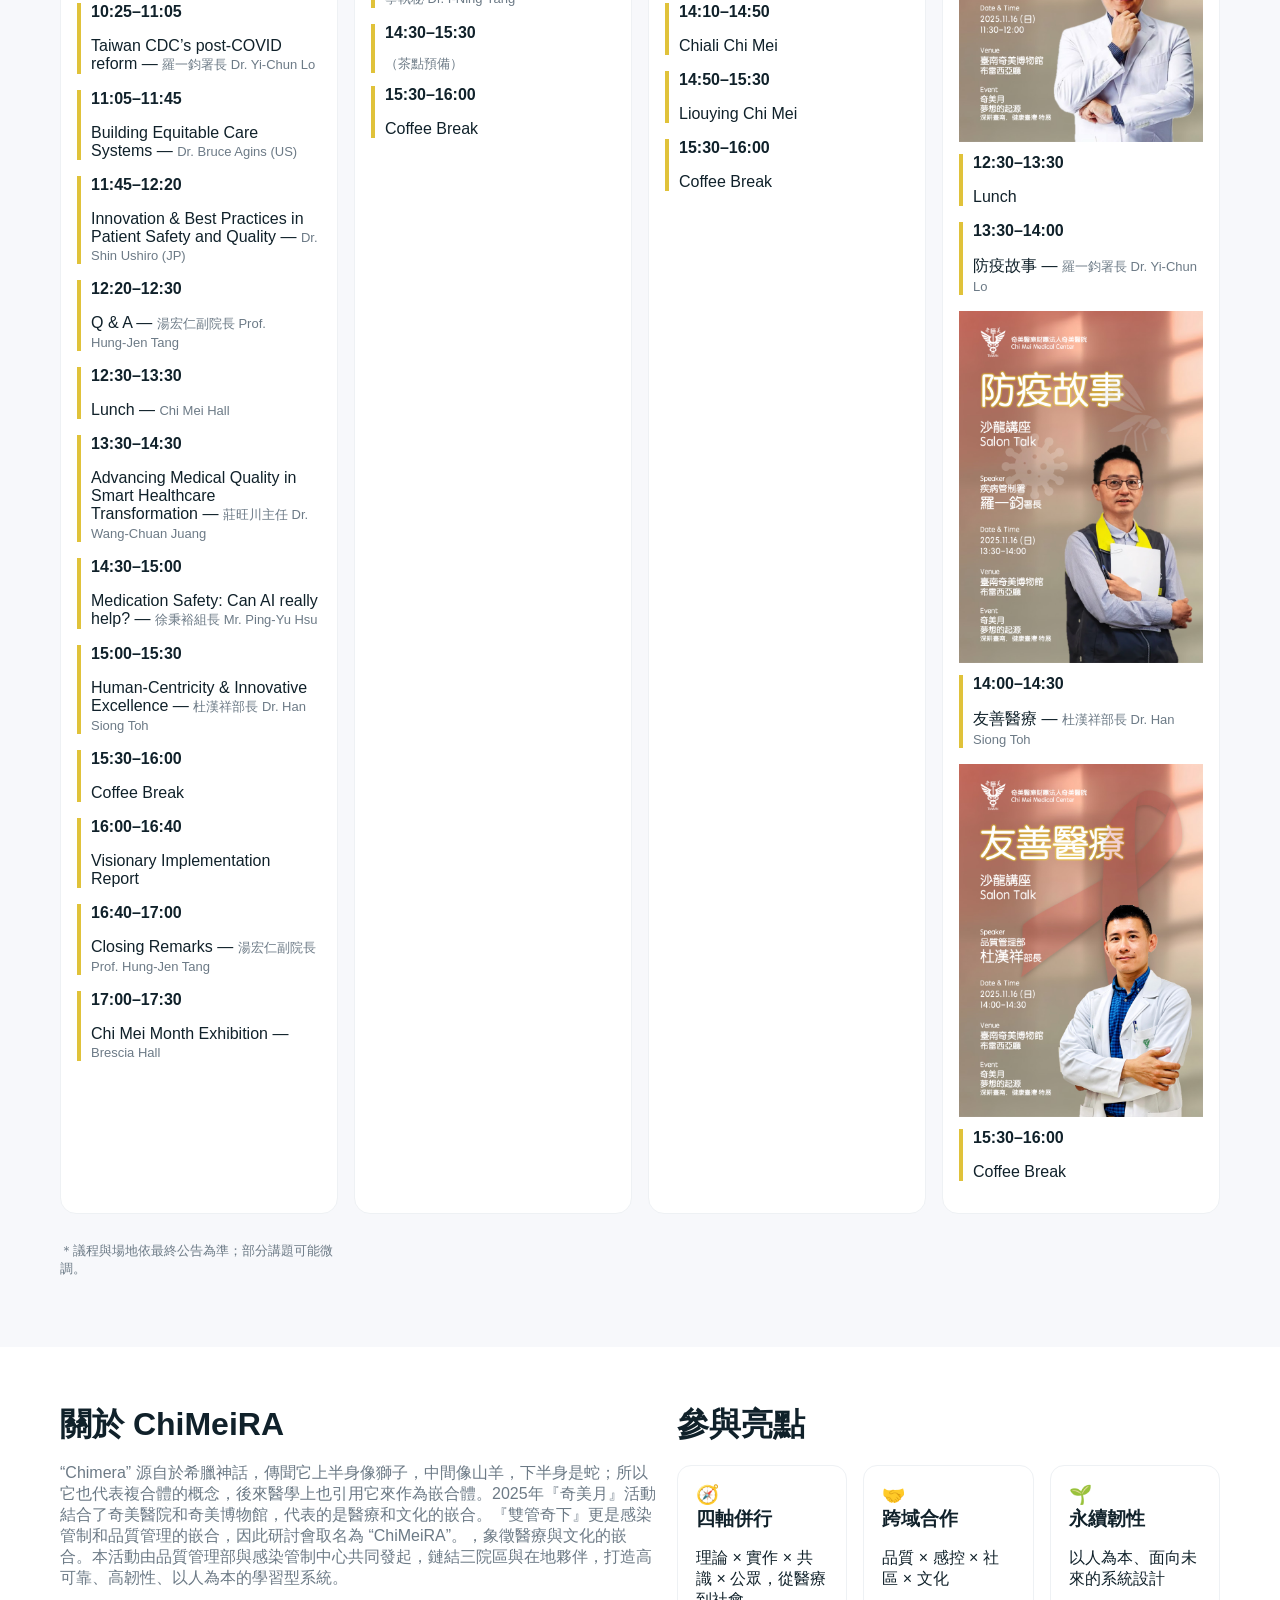
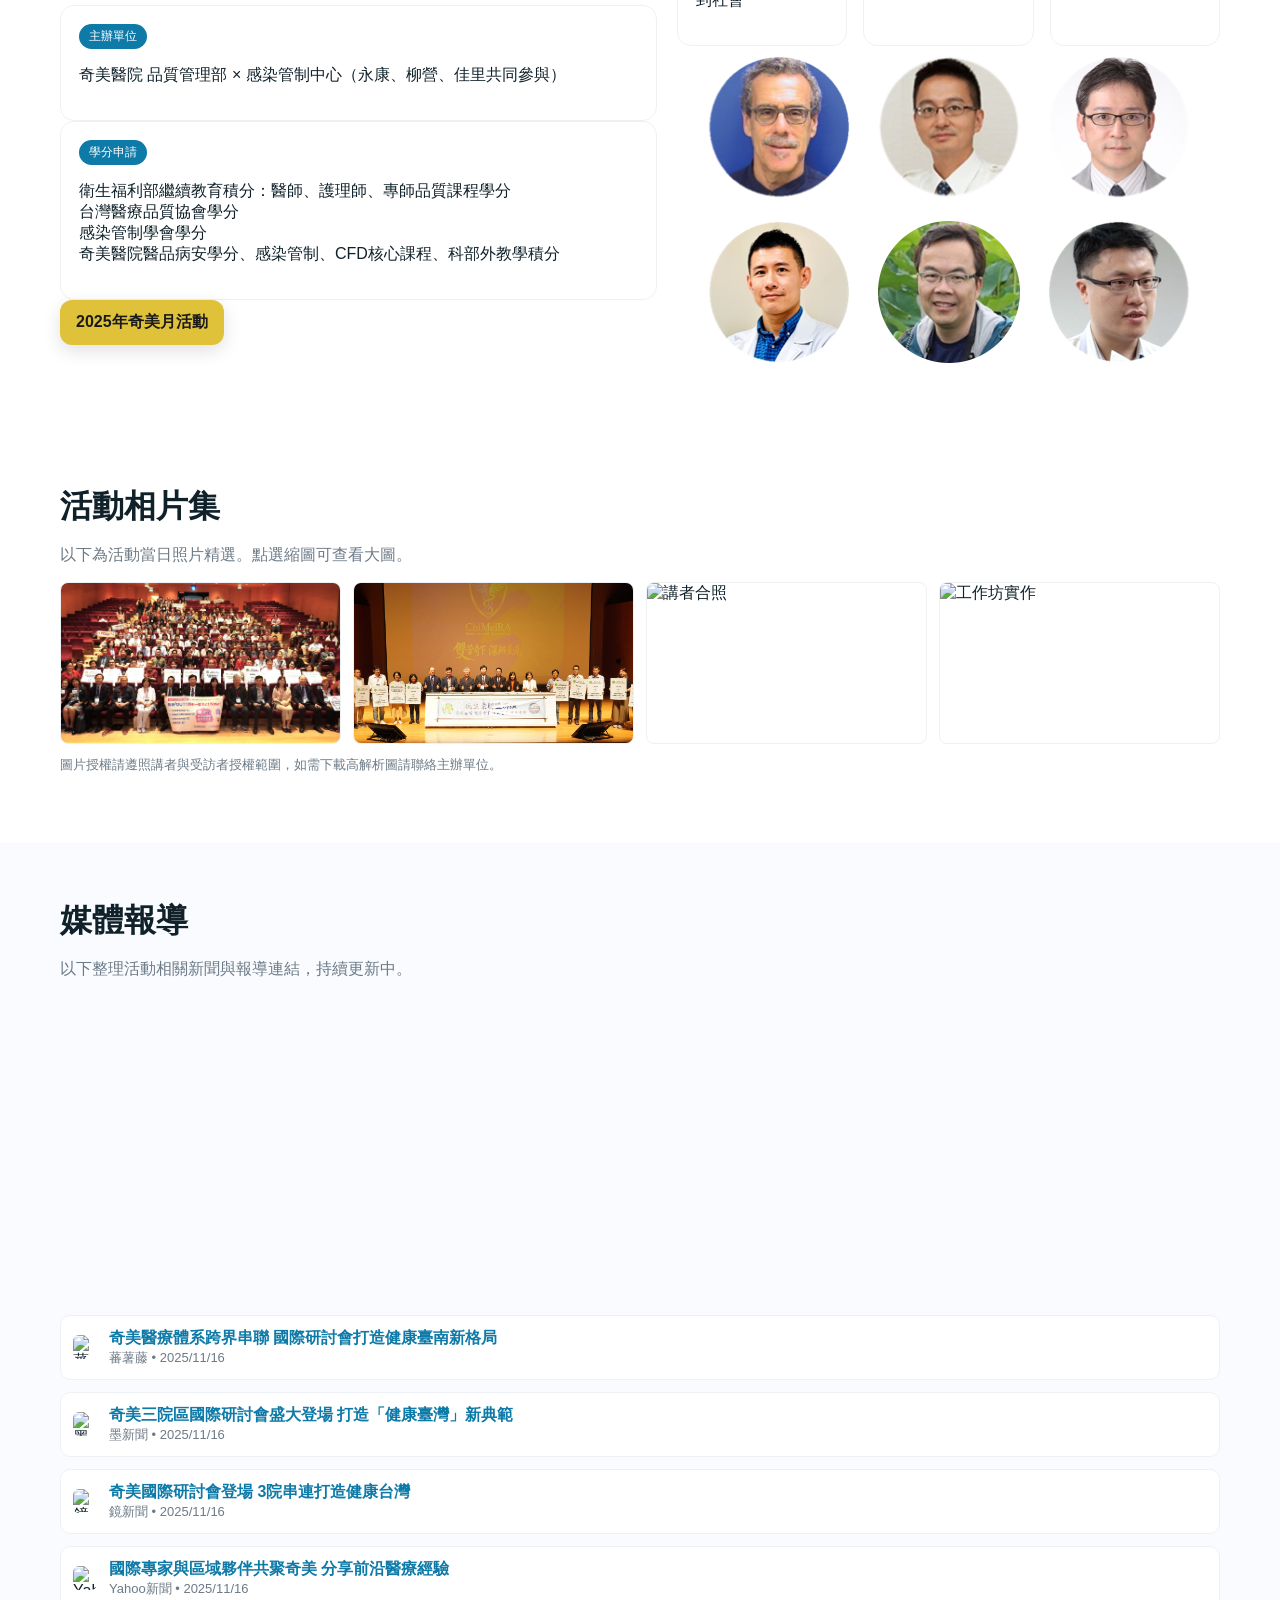
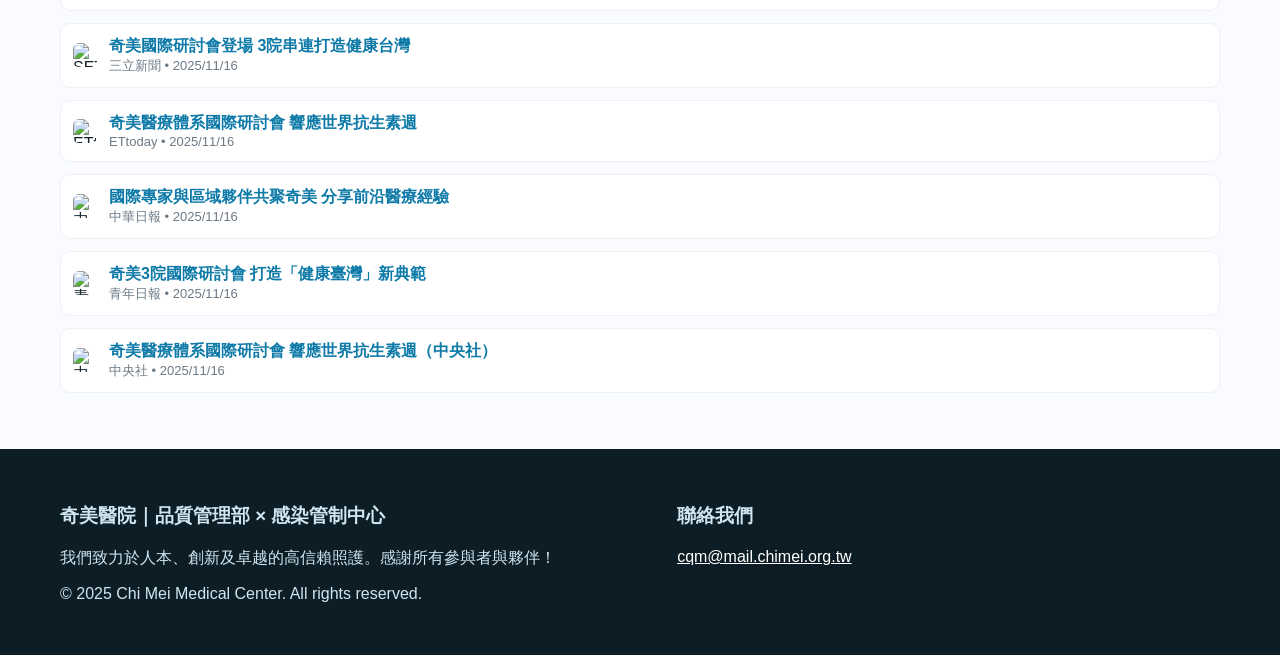
==== commit e593308a: "Update index.html" ====
--- a/index.html
+++ b/index.html
@@ -297,7 +297,7 @@
     <h2 data-i18n="en">Media Coverage</h2>
     <p class="lead" data-i18n="zh">以下整理活動相關新聞與報導連結，持續更新中。</p>
     <p class="lead" data-i18n="en">A curated list of news articles and reports about the event.</p>
-
+<iframe width="560" height="315" src="https://www.youtube.com/embed/9I37Tgx5-3k?si=v1kdDXDVo9r6m4D0" title="YouTube video player" frameborder="0" allow="accelerometer; autoplay; clipboard-write; encrypted-media; gyroscope; picture-in-picture; web-share" referrerpolicy="strict-origin-when-cross-origin" allowfullscreen></iframe>
     <div class="media-list">
 
       <!-- 蕃薯藤 -->
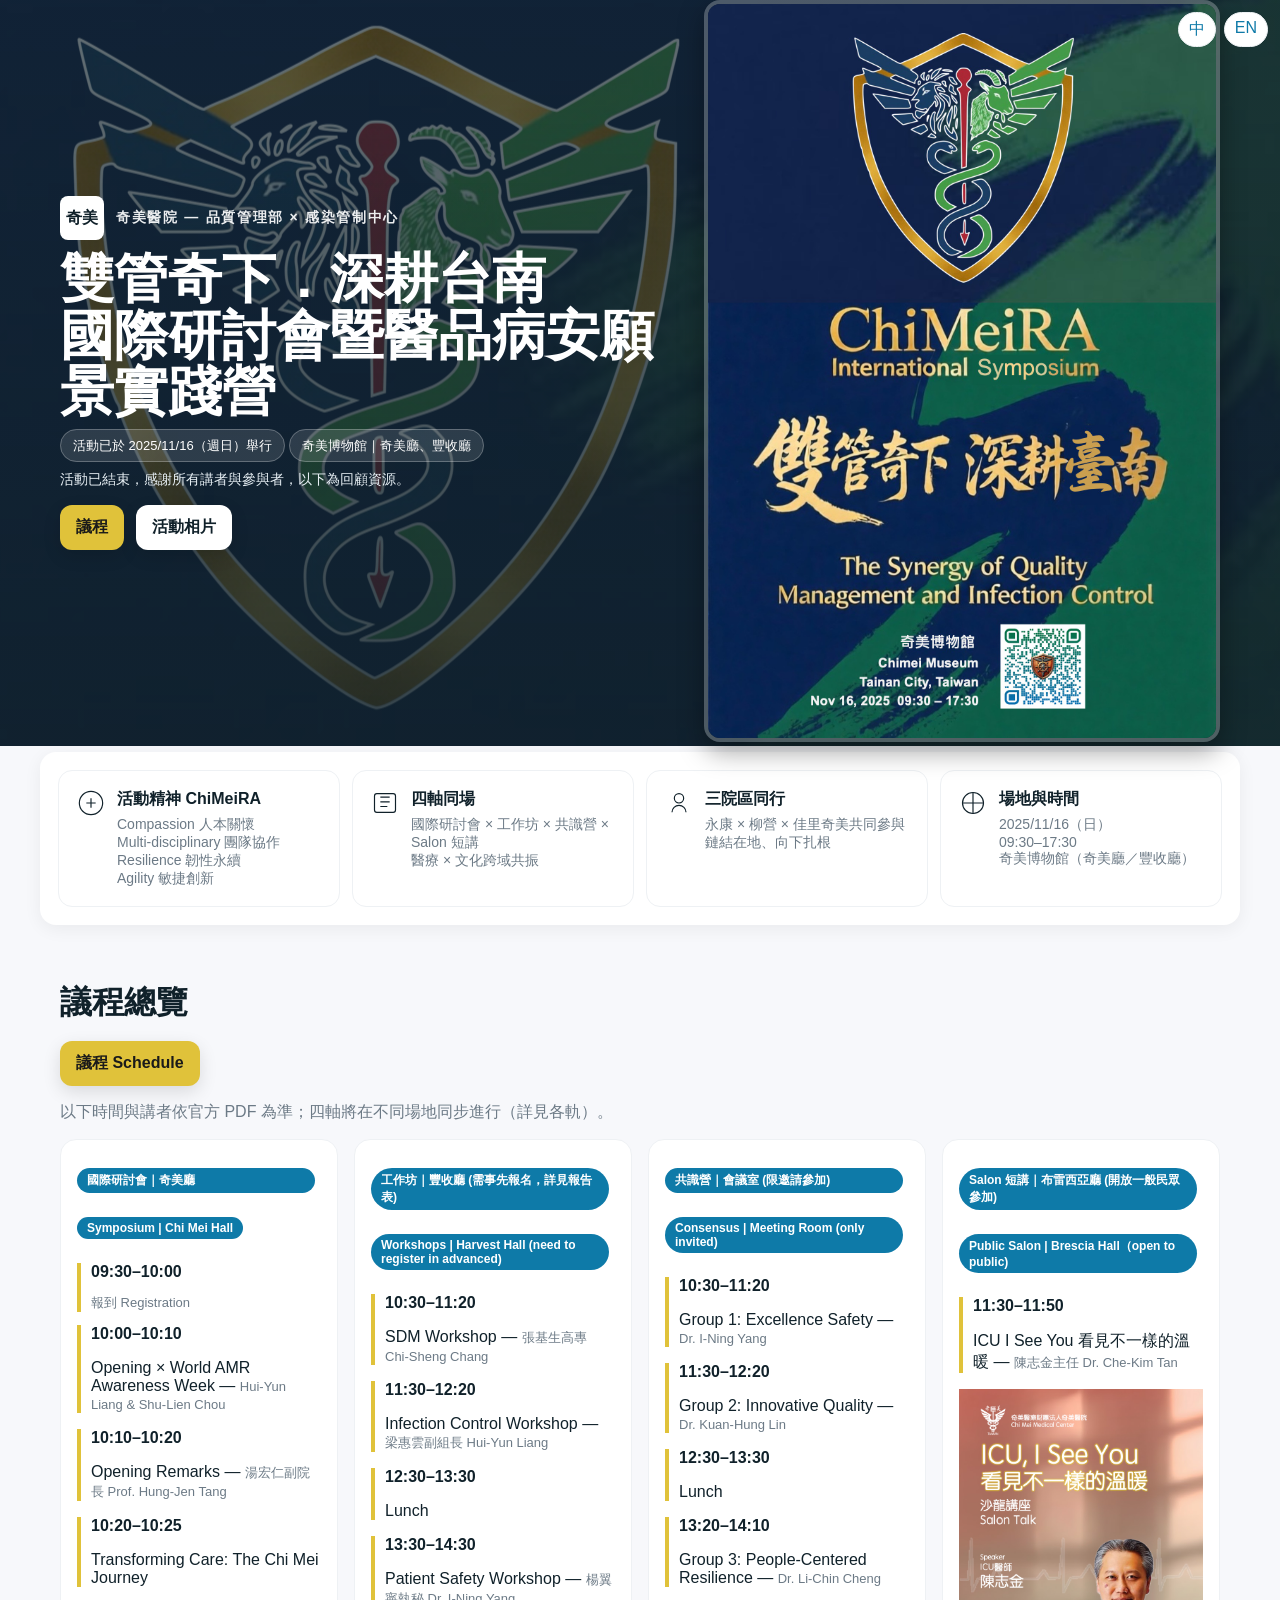
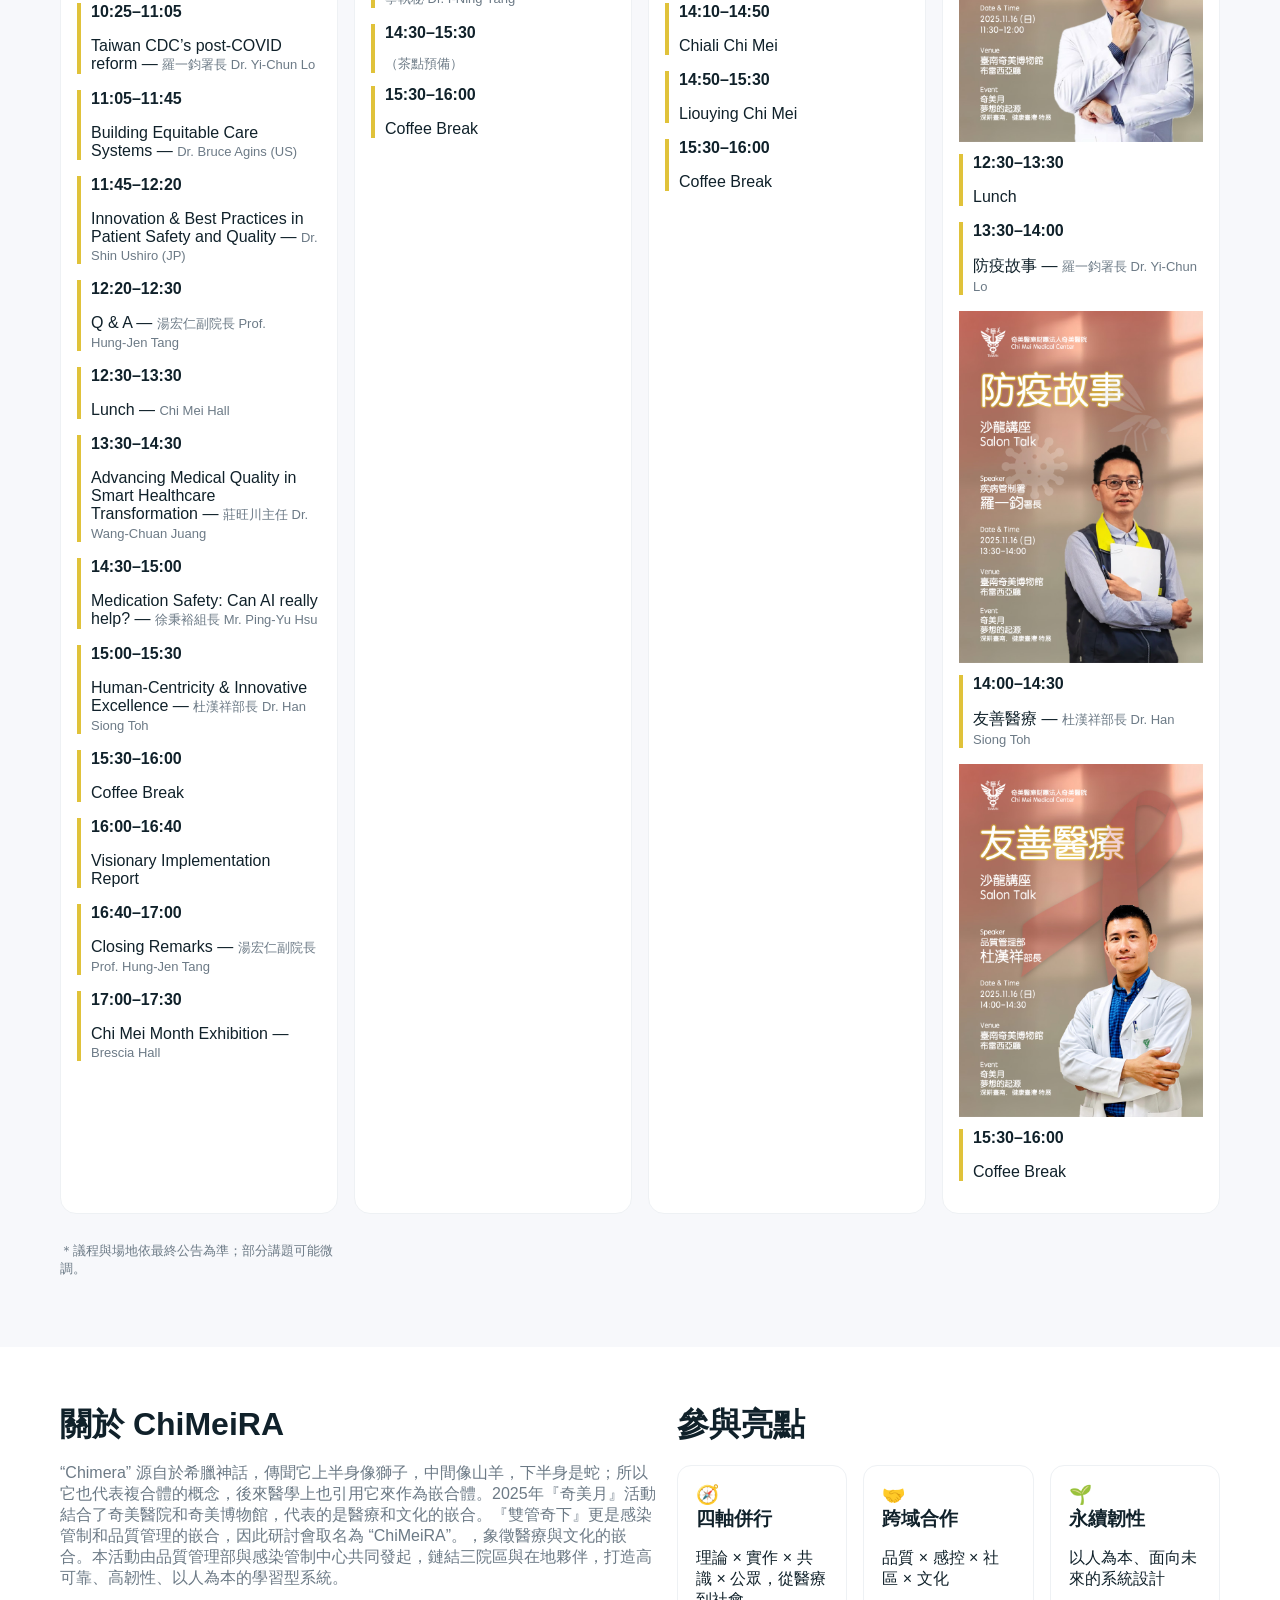
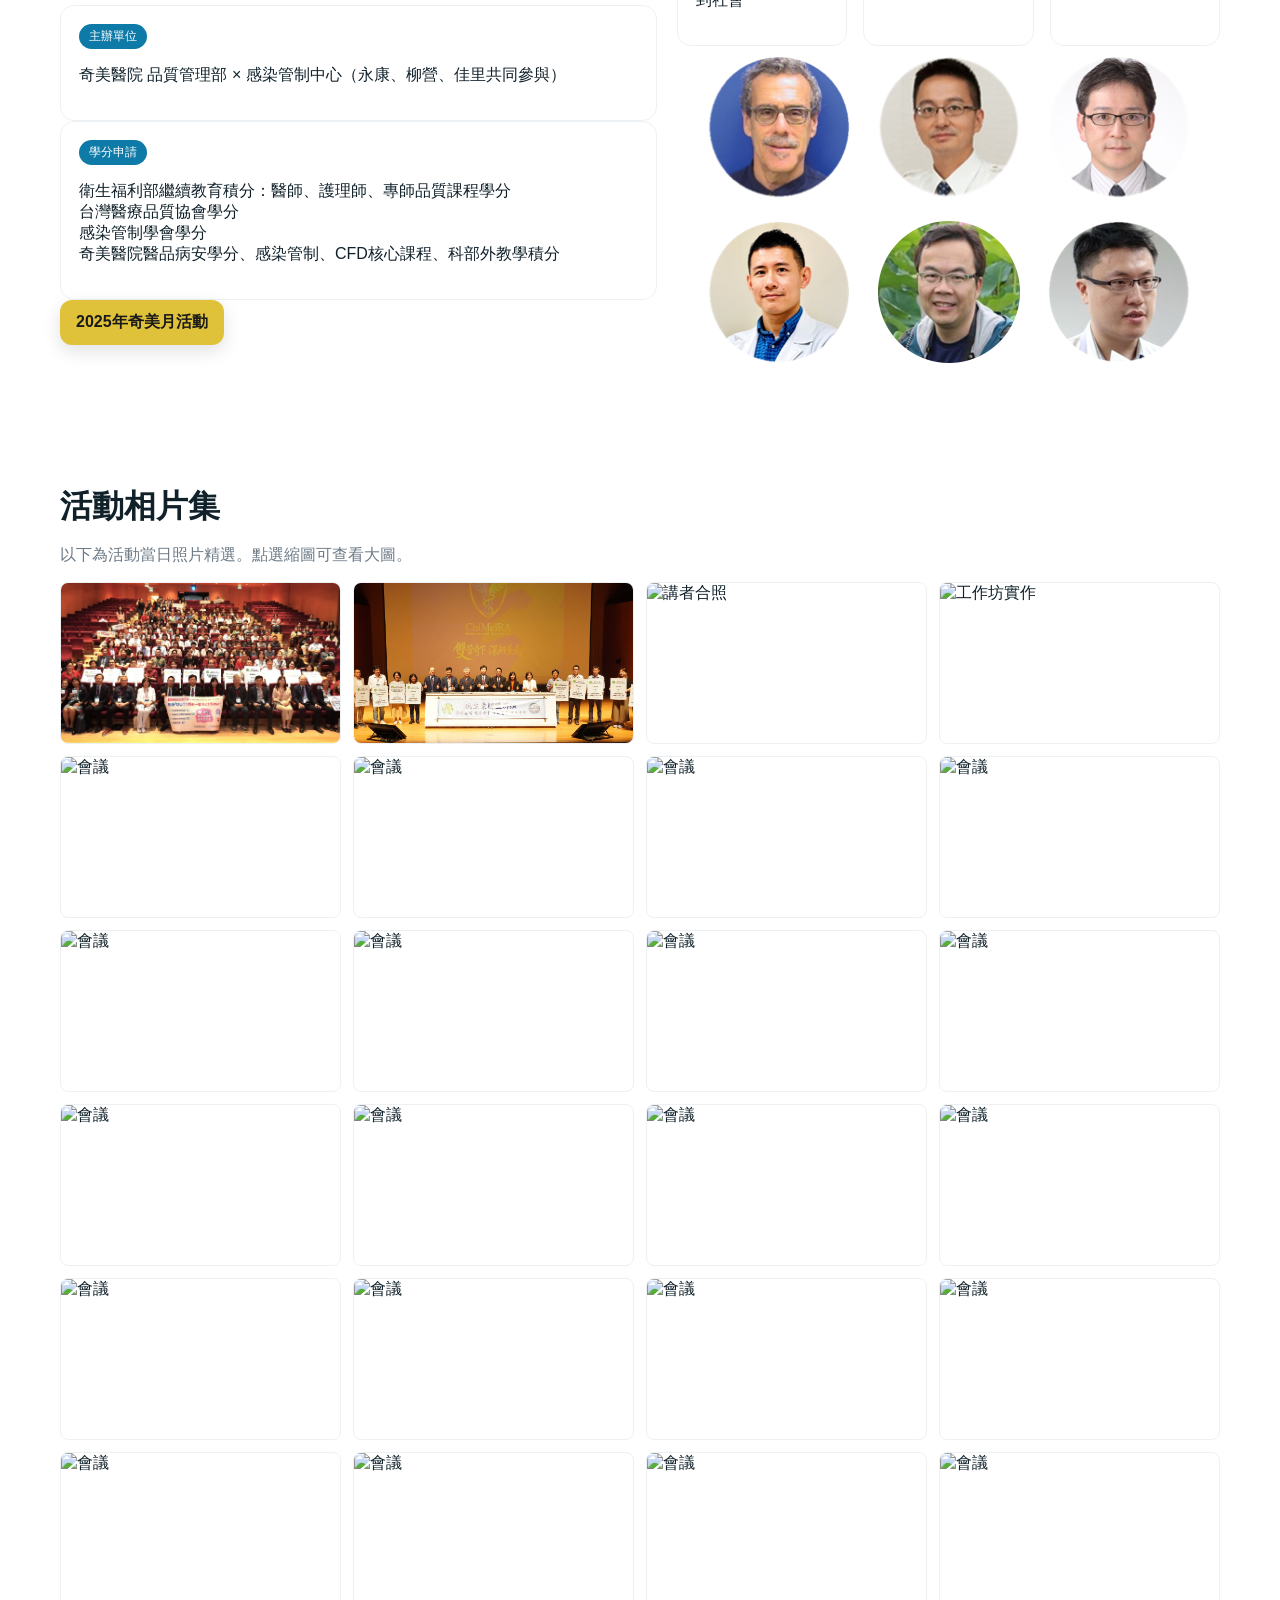
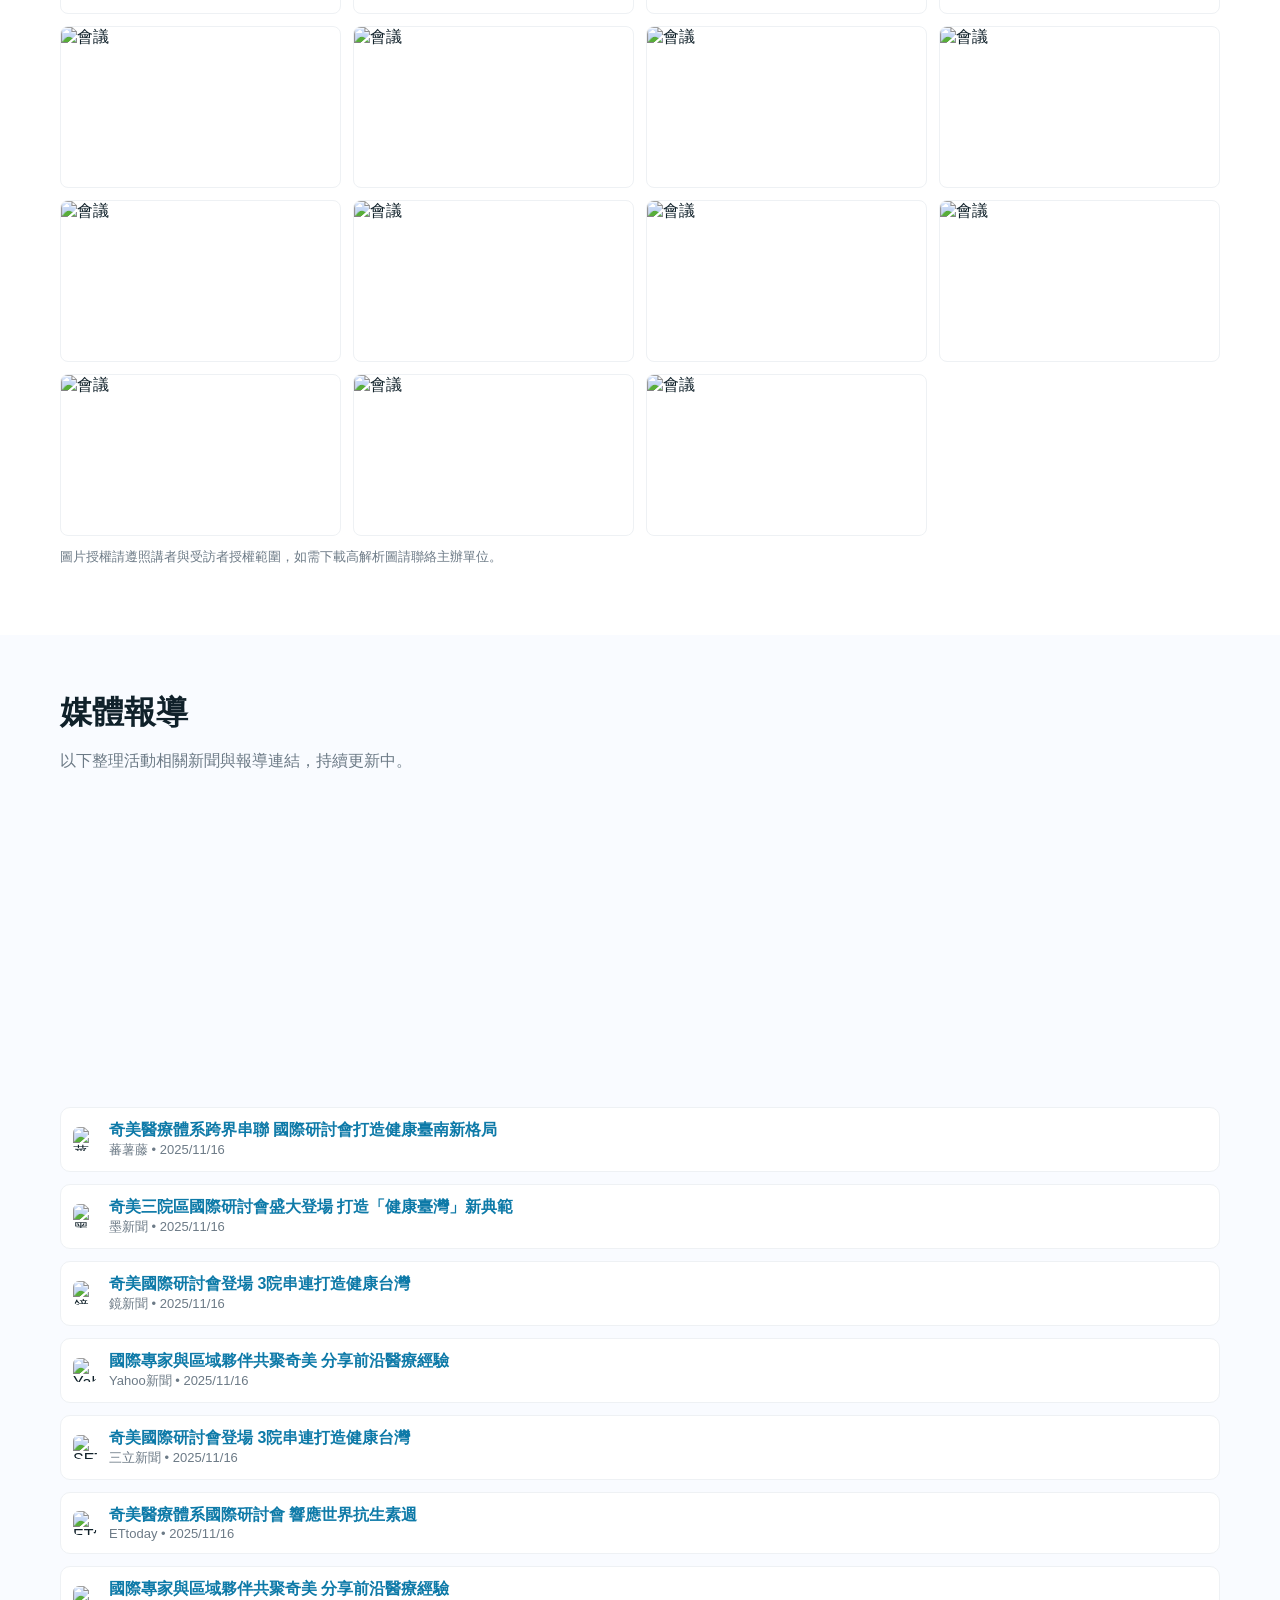
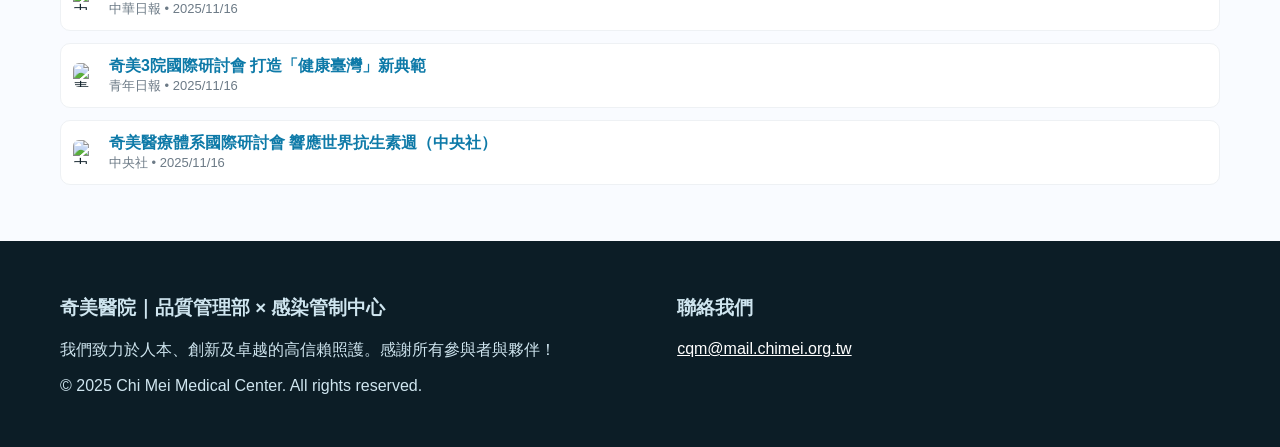
==== commit 1aed70fa: "Update index.html" ====
--- a/index.html
+++ b/index.html
@@ -94,8 +94,8 @@
         <div class="kicker" data-i18n="zh">奇美醫院 — 品質管理部 × 感染管制中心</div>
         <div class="kicker" data-i18n="en">Chi Mei Medical Center</div>
       </div>
-      <h1 data-i18n="zh">雙管奇下．深耕台南 — 活動回顧<br>國際研討會暨醫品病安願景實踐營</h1>
-      <h1 data-i18n="en">ChiMeiRA — Event Highlights & Archive</h1>
+      <h1 data-i18n="zh">雙管奇下．深耕台南<br>國際研討會暨醫品病安願景實踐營</h1>
+      <h1 data-i18n="en">ChiMeiRA International Symposium<br>Event Highlights & Archive</h1>
       <div class="badges" data-i18n="zh">
         <span class="badge">活動已於 2025/11/16（週日）舉行</span>
         <span class="badge">奇美博物館｜奇美廳、豐收廳</span>
@@ -276,6 +276,37 @@
       <div class="thumb" data-title="研討會現場 / Symposium"><img src="打破醫院圍牆！奇美醫療體系讓醫療、文化、社區健康大串聯.jpg" alt="研討會現場"></div>
       <div class="thumb" data-title="講者合照 / Speakers"><img src="DSC02395.JPG" alt="講者合照"></div>
       <div class="thumb" data-title="工作坊實作 / Workshop"><img src="DSC02385.JPG" alt="工作坊實作"></div>
+      <div class="thumb" data-title="會議"><img src="052A0153.jpg" alt="會議"></div>
+<div class="thumb" data-title="會議"><img src="052A0158.jpg" alt="會議"></div>
+<div class="thumb" data-title="會議"><img src="052A0177.jpg" alt="會議"></div>
+<div class="thumb" data-title="會議"><img src="052A0183.jpg" alt="會議"></div>
+<div class="thumb" data-title="會議"><img src="052A0182.jpg" alt="會議"></div>
+<div class="thumb" data-title="會議"><img src="052A0206.jpg" alt="會議"></div>
+<div class="thumb" data-title="會議"><img src="052A0218.jpg" alt="會議"></div>
+<div class="thumb" data-title="會議"><img src="052A0234.jpg" alt="會議"></div>
+<div class="thumb" data-title="會議"><img src="052A0242.jpg" alt="會議"></div>
+<div class="thumb" data-title="會議"><img src="052A0277.jpg" alt="會議"></div>
+<div class="thumb" data-title="會議"><img src="052A0296.jpg" alt="會議"></div>
+<div class="thumb" data-title="會議"><img src="052A0294.jpg" alt="會議"></div>
+<div class="thumb" data-title="會議"><img src="052A0293.jpg" alt="會議"></div>
+<div class="thumb" data-title="會議"><img src="052A0314.jpg" alt="會議"></div>
+<div class="thumb" data-title="會議"><img src="052A0318.jpg" alt="會議"></div>
+<div class="thumb" data-title="會議"><img src="052A0348.jpg" alt="會議"></div>
+<div class="thumb" data-title="會議"><img src="052A0349.jpg" alt="會議"></div>
+<div class="thumb" data-title="會議"><img src="052A0370.jpg" alt="會議"></div>
+<div class="thumb" data-title="會議"><img src="052A0361.jpg" alt="會議"></div>
+<div class="thumb" data-title="會議"><img src="052A0404.jpg" alt="會議"></div>
+<div class="thumb" data-title="會議"><img src="052A0406.jpg" alt="會議"></div>
+<div class="thumb" data-title="會議"><img src="052A0408.jpg" alt="會議"></div>
+<div class="thumb" data-title="會議"><img src="052A0414.jpg" alt="會議"></div>
+<div class="thumb" data-title="會議"><img src="052A0418.jpg" alt="會議"></div>
+<div class="thumb" data-title="會議"><img src="052A0416.jpg" alt="會議"></div>
+<div class="thumb" data-title="會議"><img src="052A0422.jpg" alt="會議"></div>
+<div class="thumb" data-title="會議"><img src="052A0425.jpg" alt="會議"></div>
+<div class="thumb" data-title="會議"><img src="052A0429.jpg" alt="會議"></div>
+<div class="thumb" data-title="會議"><img src="052A0434.jpg" alt="會議"></div>
+<div class="thumb" data-title="會議"><img src="052A0444.jpg" alt="會議"></div>
+<div class="thumb" data-title="會議"><img src="052A0136.jpg" alt="會議"></div>
     </div>
 
     <!-- Lightbox -->
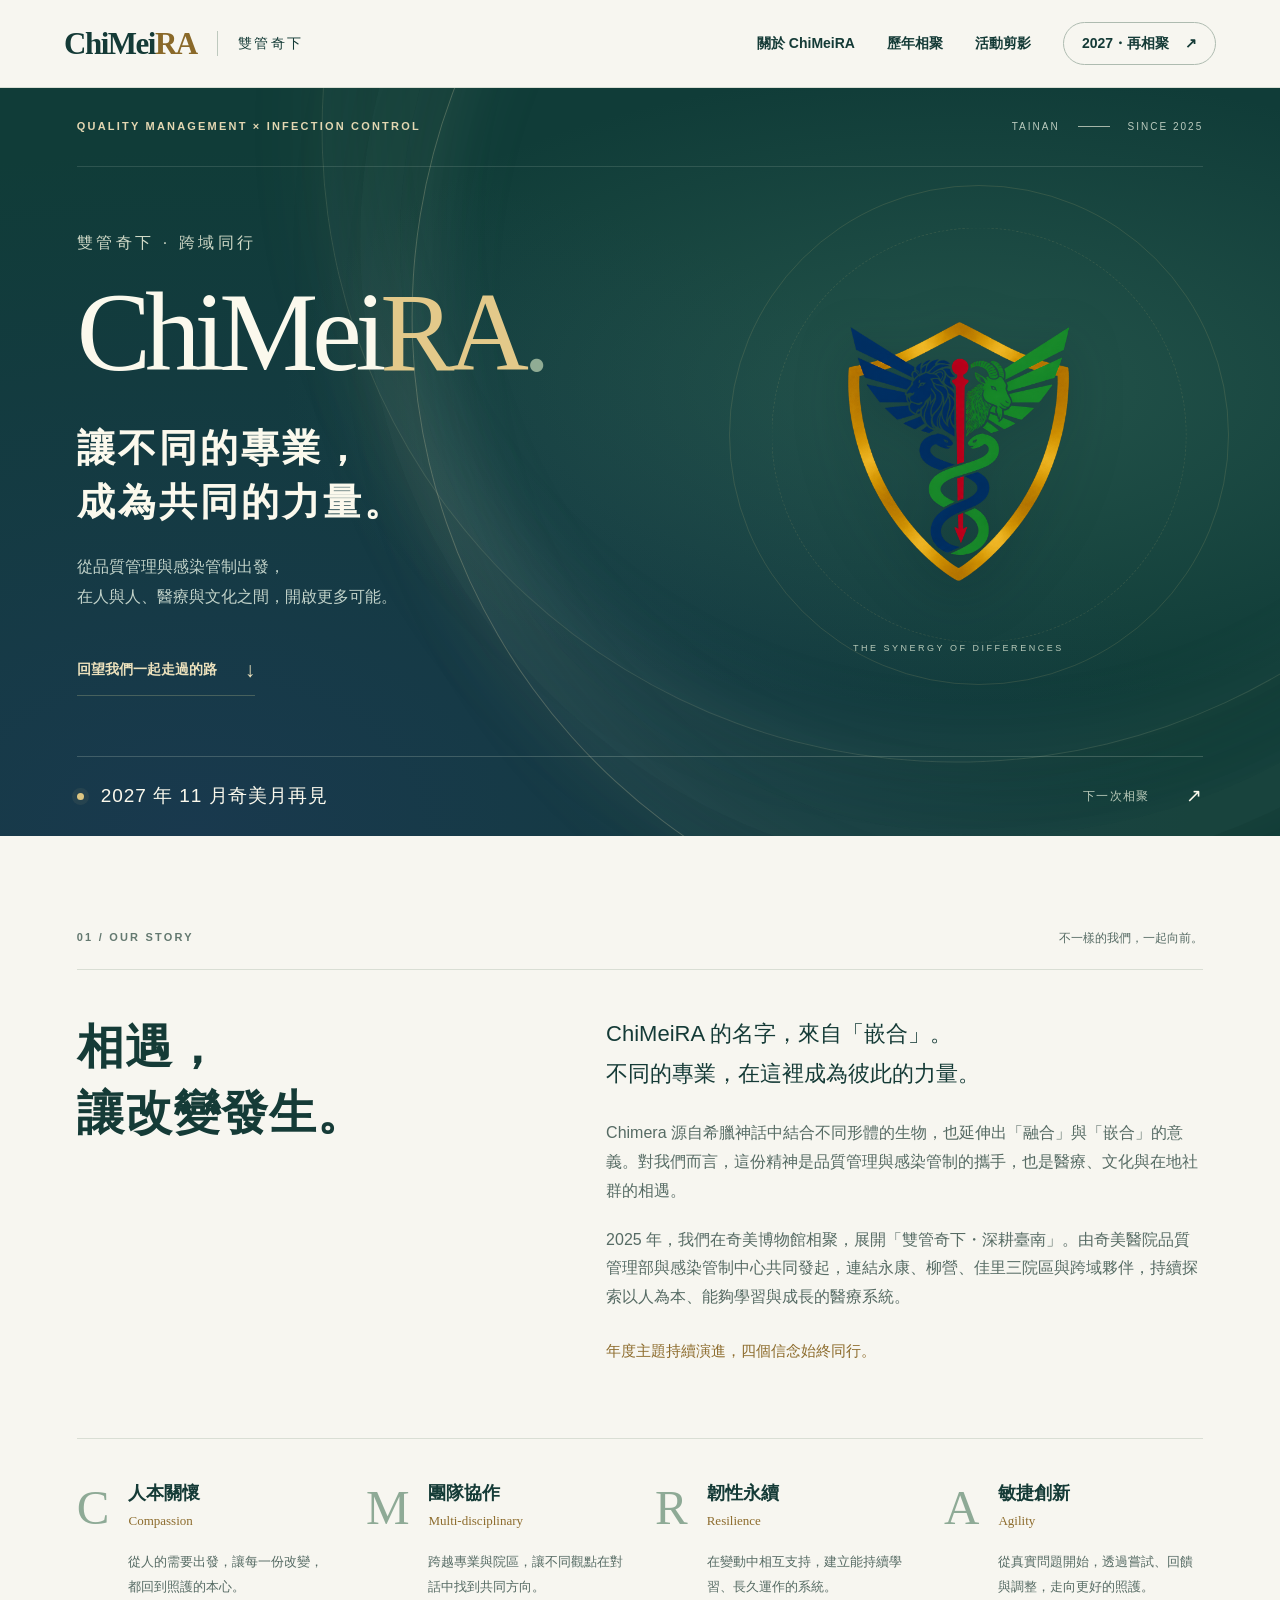
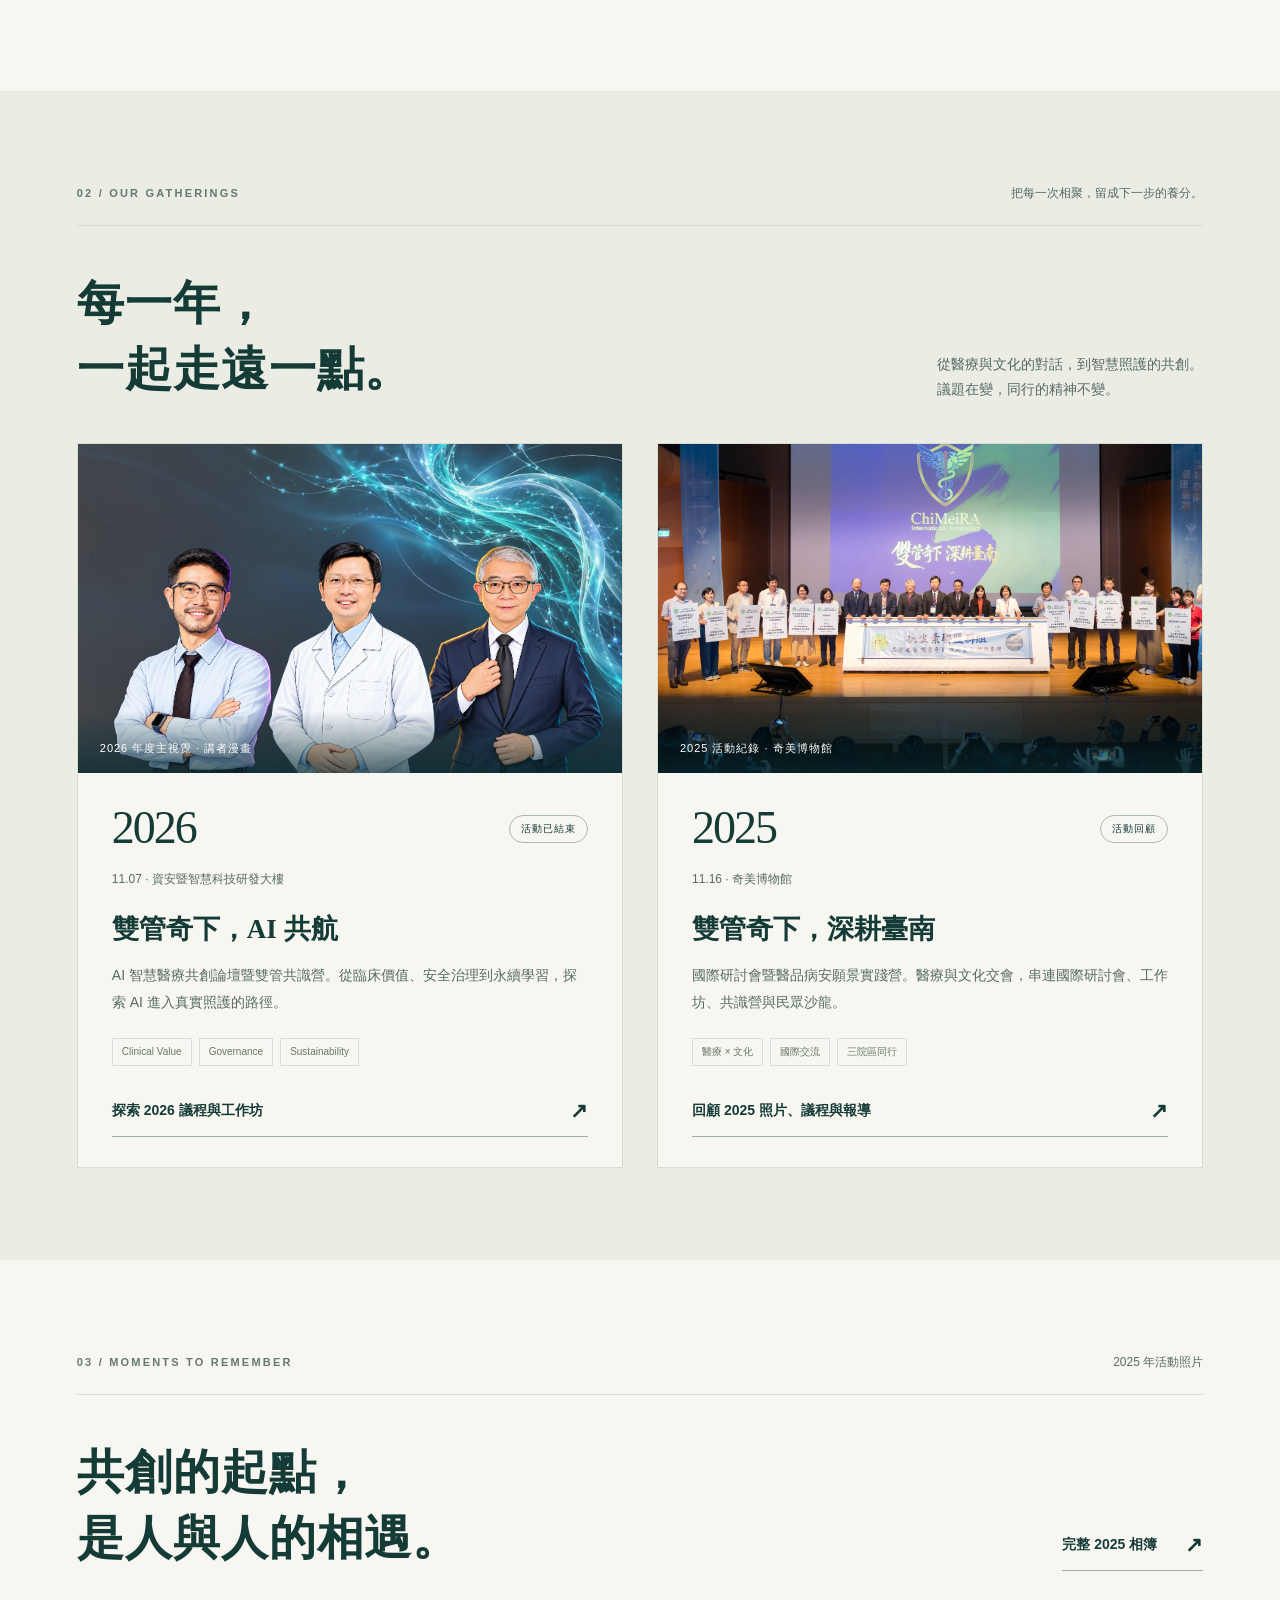
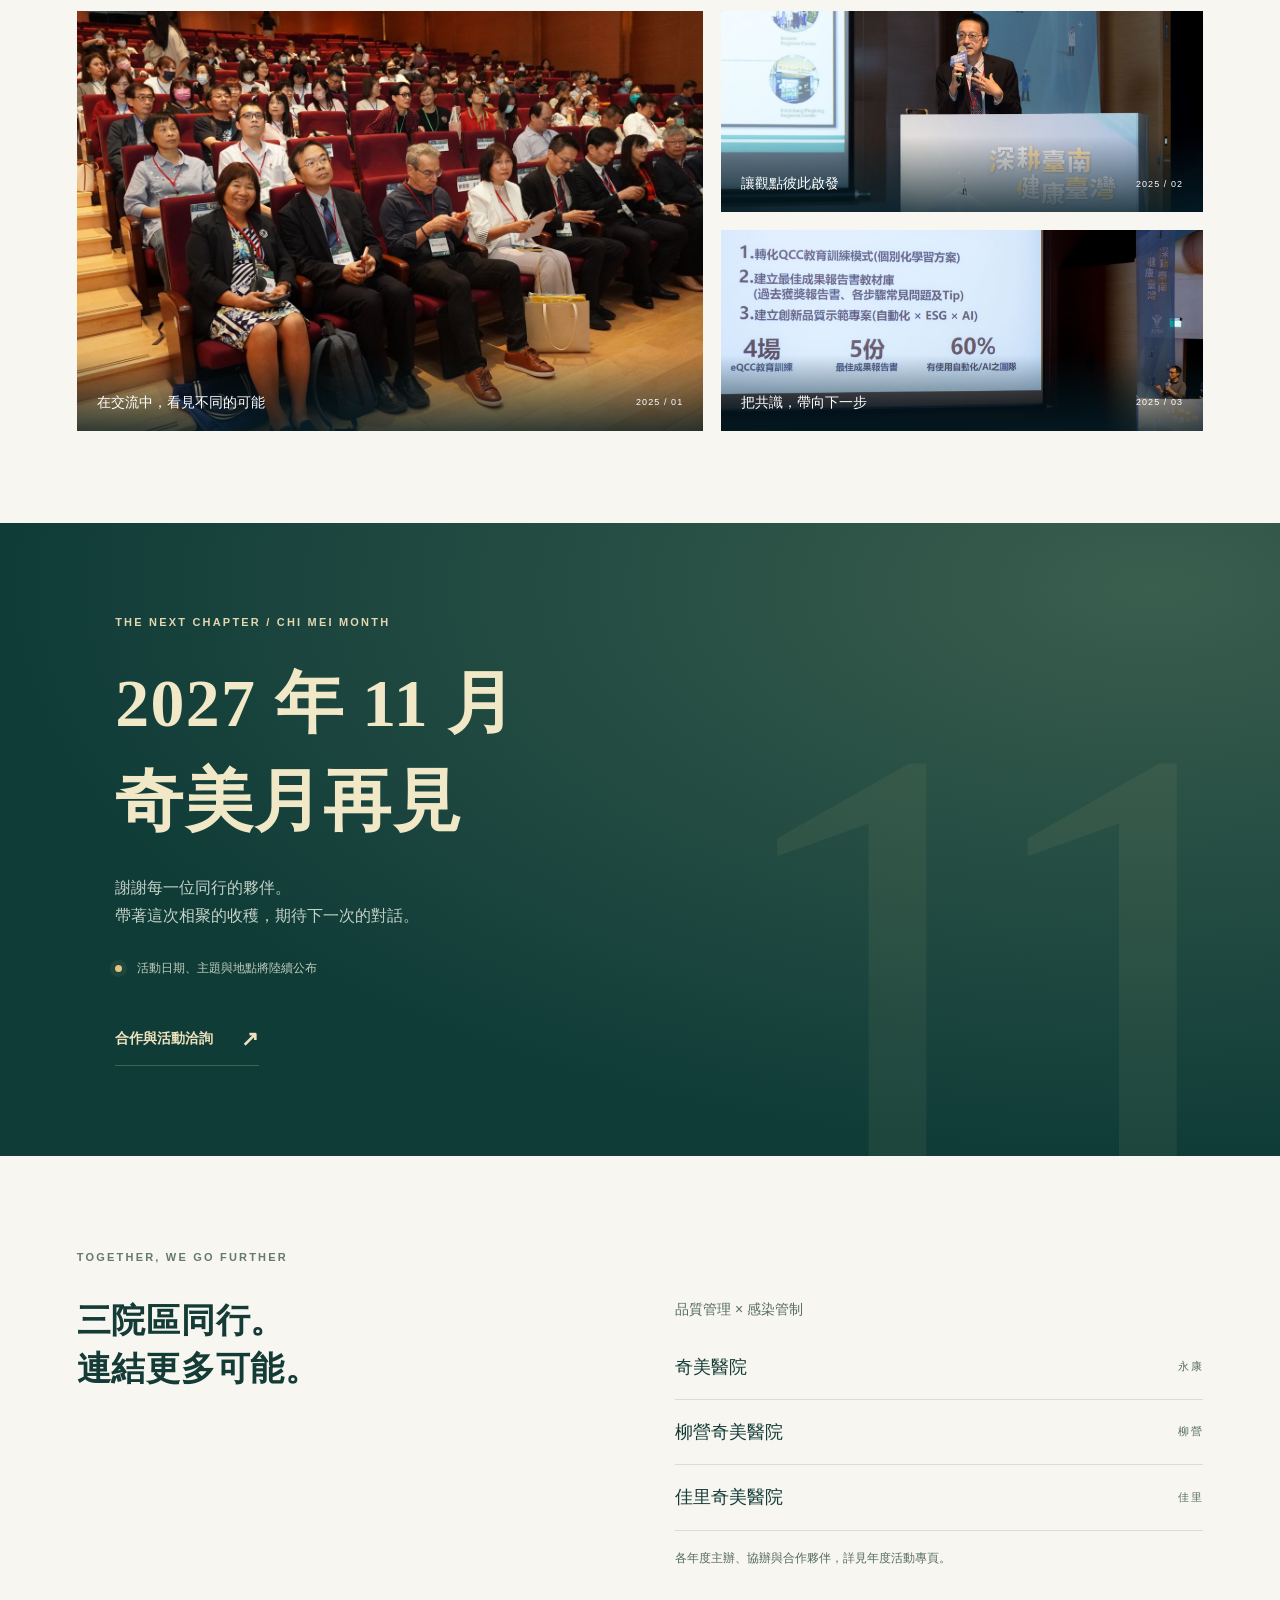
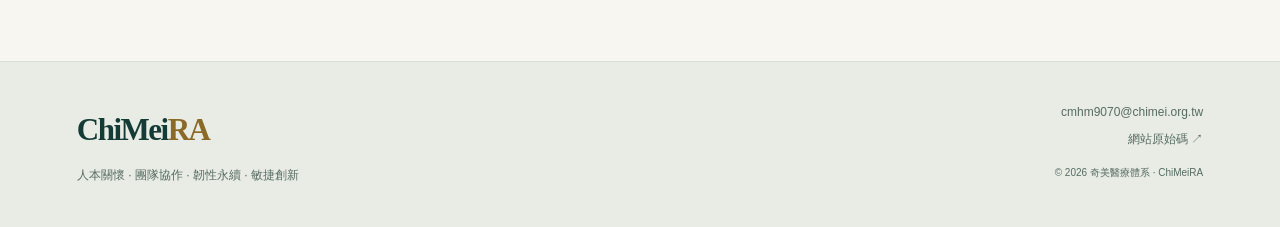
==== commit 42c03087: "Build permanent ChiMeiRA brand homepage and preserve annual archives" ====
--- a/index.html
+++ b/index.html
@@ -1,531 +1,25 @@
-<!DOCTYPE html>
-<html lang="zh-Hant" data-lang="zh">
+<!doctype html>
+<html lang="zh-Hant">
 <head>
-<meta charset="utf-8">
-<meta name="viewport" content="width=device-width,initial-scale=1">
-<title>雙管奇下．深耕臺南｜國際研討會暨醫品病安願景實踐營 — 活動回顧</title>
-<meta name="description" content="由奇美醫院品質管理部與感染管制中心共同主辦，結合國際研討會、工作坊、共識營與民眾沙龍四軸同場進行。此頁面為 2025 年 11 月 16 日活動之回顧與資源匯整。">
-<link rel="preconnect" href="https://fonts.gstatic.com" crossorigin>
-<style>
-  :root{
-    --blue:#0e7aa8; --yellow:#e0c23a; --ink:#10212a; --bg:#f7f8fb; --card:#ffffff;
-    --muted:#6c7a86; --accent:#145c74; --success:#2f9e44; --border:#eef1f4;
-  }
-  *{box-sizing:border-box}
-  html,body{margin:0;padding:0;font-family:-apple-system,BlinkMacSystemFont,"Segoe UI",Noto Sans TC,Roboto,Helvetica,Arial,"PingFang TC","Microsoft JhengHei",sans-serif;color:var(--ink);background:var(--bg)}
-  a{color:var(--blue);text-decoration:none}
-  a:hover{text-decoration:underline}
-  .container{max-width:1200px;margin:0 auto;padding:0 20px}
-  /* HERO */
-  header.hero{position:relative;min-height:70vh;display:grid;place-items:center;background:linear-gradient(180deg,rgba(16,33,42,.65),rgba(16,33,42,.85)),url('BGG.png') center/cover no-repeat;color:#fff}
-  .hero .wrap{display:grid;grid-template-columns:1.2fr 1fr;gap:24px;align-items:center;width:100%}
-  .brand{display:flex;gap:12px;align-items:center;margin-bottom:10px}
-  .brand .logo{width:44px;height:44px;border-radius:8px;background:#fff;display:grid;place-items:center;color:var(--ink);font-weight:700}
-  h1{font-size:clamp(28px,4.2vw,56px);line-height:1.05;margin:0 0 12px}
-  .kicker{letter-spacing:.12em;text-transform:uppercase;font-weight:700;color:#f8f9fa;opacity:.95;font-size:14px}
-  .badges{display:flex;flex-wrap:wrap;gap:8px;margin:16px 0}
-  .badge{background:rgba(255,255,255,.12);padding:8px 12px;border-radius:999px;border:1px solid rgba(255,255,255,.25);font-size:13px}
-  .cta{display:flex;flex-wrap:wrap;gap:12px;margin-top:16px}
-  .btn{display:inline-flex;align-items:center;gap:8px;background:var(--yellow);color:#1a1a1a;font-weight:800;border-radius:12px;padding:12px 16px;border:none;cursor:pointer;font-size:16px;box-shadow:0 6px 18px rgba(0,0,0,.12)}
-  .btn.secondary{background:#fff;color:var(--ink)}
-  .meta{margin-top:16px;color:#e8f0f5;font-size:14px}
-  /* Language Switch */
-  .lang-switch{position:fixed;top:12px;right:12px;z-index:10;display:flex;gap:8px}
-  .lang-switch a{background:#fff;color:#0e7aa8;border-radius:999px;padding:6px 10px;border:1px solid var(--border)}
-  [data-i18n]{display:none}
-  [data-lang="zh"] [data-i18n="zh"], [data-lang="en"] [data-i18n="en"]{display:block}
-  /* INFO STRIP */
-  .infostrip{background:#fff;box-shadow:0 4px 18px rgba(0,0,0,.06);margin-top:-48px;border-radius:16px;padding:18px}
-  .infogrid{display:grid;grid-template-columns:repeat(4,1fr);gap:12px}
-  .icard{background:var(--card);border:1px solid var(--border);border-radius:14px;padding:18px;display:flex;gap:12px;align-items:flex-start}
-  .icard svg{width:28px;height:28px;flex:0 0 auto}
-  .icard h4{margin:0 0 6px;font-size:16px}
-  .icard p{margin:0;color:var(--muted);font-size:14px}
-  /* SECTIONS */
-  section{padding:56px 0}
-  section h2{font-size:32px;margin:0 0 16px}
-  .lead{color:var(--muted);max-width:880px}
-  .cards{display:grid;grid-template-columns:repeat(3,1fr);gap:16px;margin-top:18px}
-  .card{background:#fff;border:1px solid var(--border);border-radius:14px;padding:18px}
-  .card h3{margin:0 0 10px}
-  .pill{display:inline-block;background:var(--blue);color:#fff;padding:4px 10px;border-radius:999px;font-size:12px;margin-right:6px}
-  /* Tracks */
-  .tracks{display:grid;grid-template-columns:repeat(4,1fr);gap:16px}
-  .track{background:#fff;border:1px solid var(--border);border-radius:16px;padding:16px}
-  .slot{border-left:4px solid var(--yellow);padding-left:10px;margin:12px 0}
-  .slot h4{margin:0 0 6px}
-  .note{color:var(--muted);font-size:13px}
-  /* Gallery */
-  .gallery-grid{display:grid;grid-template-columns:repeat(4,1fr);gap:12px}
-  .thumb{overflow:hidden;border-radius:8px;border:1px solid var(--border);background:#fff;cursor:pointer}
-  .thumb img{width:100%;height:160px;object-fit:cover;display:block}
-  .lightbox{position:fixed;inset:0;display:none;align-items:center;justify-content:center;background:rgba(0,0,0,.8);z-index:1000;padding:20px}
-  .lightbox img{max-width:95%;max-height:90%;border-radius:8px;box-shadow:0 12px 40px rgba(0,0,0,.6)}
-  .lightbox .meta{color:#fff;margin-top:8px}
-  .lightbox.show{display:flex}
-  /* Media list */
-  .media-list{display:flex;flex-direction:column;gap:12px}
-  .media-item{display:flex;gap:12px;align-items:center;background:#fff;border:1px solid var(--border);padding:12px;border-radius:10px}
-  .media-item img{width:84px;height:56px;object-fit:cover;border-radius:6px;flex:0 0 auto}
-  .media-item a{font-weight:700}
-  /* Grid */
-  .grid-2{display:grid;grid-template-columns:1.1fr 1fr;gap:20px}
-  /* Footer */
-  footer{background:#0c1d26;color:#cfe5ef;padding:36px 0}
-  footer a{color:#fff;text-decoration:underline}
-  /* Responsive */
-  @media(max-width:1100px){.tracks{grid-template-columns:repeat(2,1fr)}.gallery-grid{grid-template-columns:repeat(3,1fr)}}
-  @media(max-width:960px){.hero .wrap{grid-template-columns:1fr}.infogrid{grid-template-columns:repeat(2,1fr)}.cards{grid-template-columns:1fr}.grid-2{grid-template-columns:1fr}.tracks{grid-template-columns:repeat(1,1fr)}.gallery-grid{grid-template-columns:repeat(2,1fr)}}
-  @media(max-width:520px){.gallery-grid{grid-template-columns:repeat(1,1fr)}}
-</style>
-<link rel="alternate" hreflang="en" href="#">
+<meta charset="utf-8"><meta name="viewport" content="width=device-width,initial-scale=1">
+<title>ChiMeiRA 雙管奇下｜品質管理 × 感染管制</title>
+<meta name="description" content="ChiMeiRA 雙管奇下，連結品質管理、感染管制、醫療與文化。探索品牌精神與 2025、2026 年活動回顧。2027 年 11 月奇美月再見。">
+<meta name="theme-color" content="#103c38"><meta property="og:title" content="ChiMeiRA 雙管奇下｜2027 年 11 月奇美月再見"><meta property="og:description" content="以人本關懷、團隊協作、韌性永續與敏捷創新，讓不同專業的力量在這裡相遇。"><meta property="og:type" content="website"><meta property="og:image" content="https://kampungtoh.github.io/CMQMweb/chimeira-2026/assets/2025-052a0136.jpg">
+<link rel="icon" href="chimeira-2026/favicon.svg" type="image/svg+xml"><link rel="stylesheet" href="brand/styles.css?v=20261109"><script src="brand/app.js?v=20261109" defer></script>
 </head>
 <body>
-<div class="lang-switch" aria-label="Language">
-  <a href="#" data-setlang="zh">中</a>
-  <a href="#" data-setlang="en">EN</a>
-</div>
-
-<header class="hero">
-  <div class="container wrap">
-    <div>
-      <div class="brand">
-        <div class="logo">奇美</div>
-        <div class="kicker" data-i18n="zh">奇美醫院 — 品質管理部 × 感染管制中心</div>
-        <div class="kicker" data-i18n="en">Chi Mei Medical Center</div>
-      </div>
-      <h1 data-i18n="zh">雙管奇下．深耕台南<br>國際研討會暨醫品病安願景實踐營</h1>
-      <h1 data-i18n="en">ChiMeiRA International Symposium<br>Event Highlights & Archive</h1>
-      <div class="badges" data-i18n="zh">
-        <span class="badge">活動已於 2025/11/16（週日）舉行</span>
-        <span class="badge">奇美博物館｜奇美廳、豐收廳</span>
-      </div>
-      <div class="badges" data-i18n="en">
-        <span class="badge">Event held on Nov 16, 2025 (Sun)</span>
-        <span class="badge">Chi Mei Museum — Chi Mei Hall, Harvest Hall</span>
-      </div>
-      <p class="meta" id="countdown" data-i18n="zh">活動已結束，感謝所有講者與參與者，以下為回顧資源。</p>
-      <p class="meta" id="countdown-en" data-i18n="en">Event concluded — thank you to all speakers and attendees. Below are post-event resources.</p>
-      <div class="cta">
-        <a class="btn" href="#program" data-i18n="zh">議程</a>
-        <a class="btn" href="#program" data-i18n="en">Program</a>
-        <a class="btn secondary" href="#gallery" data-i18n="zh">活動相片</a>
-        <a class="btn secondary" href="#gallery" data-i18n="en">Photo Gallery</a>
-      </div>
-    </div>
-    <div aria-hidden="true">
-      <img src="PosterCM.jpg" alt="活動主視覺海報" style="width:100%;border-radius:16px;box-shadow:0 10px 26px rgba(0,0,0,.35);border:4px solid rgba(255,255,255,.25)">
-    </div>
-  </div>
-</header>
-<br><br><br>
-
-<div class="container infostrip" role="region" aria-label="關鍵資訊">
-  <div class="infogrid">
-    <div class="icard">
-      <svg viewBox="0 0 24 24" fill="none" stroke="currentColor"><path d="M12 2a10 10 0 100 20 10 10 0 000-20z"/><path d="M8 12h8M12 8v8"/></svg>
-      <div>
-        <h4 data-i18n="zh">活動精神 ChiMeiRA</h4>
-        <h4 data-i18n="en">Spirit ChiMeiRA</h4>
-        <p data-i18n="zh">Compassion 人本關懷<br>Multi‑disciplinary 團隊協作<br>Resilience 韌性永續<br>Agility 敏捷創新</p>
-        <p data-i18n="en">Compassion<br>Multi‑disciplinary<br>Resilience<br>Agility</p>
-      </div>
-    </div>
-    <div class="icard">
-      <svg viewBox="0 0 24 24" fill="none" stroke="currentColor"><rect x="3" y="4" width="18" height="16" rx="2"/><path d="M8 7h8M8 11h8M8 15h6"/></svg>
-      <div>
-        <h4 data-i18n="zh">四軸同場</h4>
-        <h4 data-i18n="en">Four Tracks</h4>
-        <p data-i18n="zh">國際研討會 × 工作坊 × 共識營 × Salon 短講<br>醫療 × 文化跨域共振</p>
-        <p data-i18n="en">International Symposium × Workshops × Consensus Discussions × Public Salon talks.</p>
-      </div>
-    </div>
-    <div class="icard">
-      <svg viewBox="0 0 24 24" fill="none" stroke="currentColor"><circle cx="12" cy="8" r="4"/><path d="M6 20c0-3.3 2.7-6 6-6s6 2.7 6 6"/></svg>
-      <div>
-        <h4 data-i18n="zh">三院區同行</h4>
-        <h4 data-i18n="en">Across Campuses</h4>
-        <p data-i18n="zh">永康 × 柳營 × 佳里奇美共同參與<br>鏈結在地、向下扎根</p>
-        <p data-i18n="en">Yongkang, Liouying and Chiali campuses join forces for local impact.</p>
-      </div>
-    </div>
-    <div class="icard">
-      <svg viewBox="0 0 24 24" fill="none" stroke="currentColor"><path d="M3 12h18M12 3v18" /><circle cx="12" cy="12" r="9"/></svg>
-      <div>
-        <h4 data-i18n="zh">場地與時間</h4>
-        <h4 data-i18n="en">Venue & Time</h4>
-        <p data-i18n="zh">2025/11/16（日）<br>09:30–17:30<br>奇美博物館（奇美廳／豐收廳）</p>
-        <p data-i18n="en">Nov 16, 2025<br>09:30–17:30<br>Chi Mei Museum (Chi Mei Hall / Harvest Hall)</p>
-      </div>
-    </div>
-  </div>
-</div>
-
-<section id="program">
-  <div class="container">
-    <h2 data-i18n="zh">議程總覽</h2>
-    <h2 data-i18n="en">Programme at a Glance</h2>
-    <div class="cta">
-        <a class="btn" href="Schedule.pdf">議程 Schedule</a>
-      </div>
-    <h2 data-i18n="en">Programme at a Glance</h2>
-    <p class="lead" data-i18n="zh">以下時間與講者依官方 PDF 為準；四軸將在不同場地同步進行（詳見各軌）。</p>
-    <p class="lead" data-i18n="en">Times and speakers follow the official PDF. Four parallel tracks run in separate rooms (see details below).</p>
-
-    <div class="tracks" aria-label="四大軌">
-      <!-- Symposium -->
-      <div class="track">
-        <h3 class="pill" data-i18n="zh">國際研討會｜奇美廳</h3>
-        <h3 class="pill" data-i18n="en">Symposium | Chi Mei Hall</h3>
-        <div class="slot"><h4>09:30–10:00</h4><p class="note" data-i18n="zh">報到 Registration</p><p class="note" data-i18n="en">Registration</p></div>
-        <div class="slot"><h4>10:00–10:10</h4><p>Opening × World AMR Awareness Week — <span class="note">Hui‑Yun Liang & Shu‑Lien Chou</span></p></div>
-        <div class="slot"><h4>10:10–10:20</h4><p>Opening Remarks — <span class="note">湯宏仁副院長 Prof. Hung‑Jen Tang</span></p></div>
-        <div class="slot"><h4>10:20–10:25</h4><p>Transforming Care: The Chi Mei Journey</p></div>
-        <div class="slot"><h4>10:25–11:05</h4><p>Taiwan CDC’s post-COVID reform — <span class="note">羅一鈞署長 Dr. Yi‑Chun Lo</span></p></div>
-        <div class="slot"><h4>11:05–11:45</h4><p>Building Equitable Care Systems — <span class="note">Dr. Bruce Agins (US)</span></p></div>
-        <div class="slot"><h4>11:45–12:20</h4><p>Innovation & Best Practices in Patient Safety and Quality — <span class="note">Dr. Shin Ushiro (JP)</span></p></div>
-        <div class="slot"><h4>12:20–12:30</h4><p>Q & A — <span class="note">湯宏仁副院長 Prof. Hung‑Jen Tang</span></p></div>
-        <div class="slot"><h4>12:30–13:30</h4><p>Lunch — <span class="note">Chi Mei Hall</span></p></div>
-        <div class="slot"><h4>13:30–14:30</h4><p>Advancing Medical Quality in Smart Healthcare Transformation — <span class="note">莊旺川主任 Dr. Wang‑Chuan Juang</span></p></div>
-        <div class="slot"><h4>14:30–15:00</h4><p>Medication Safety: Can AI really help? — <span class="note">徐秉裕組長 Mr. Ping‑Yu Hsu</span></p></div>
-        <div class="slot"><h4>15:00–15:30</h4><p>Human‑Centricity & Innovative Excellence — <span class="note">杜漢祥部長 Dr. Han Siong Toh</span></p></div>
-        <div class="slot"><h4>15:30–16:00</h4><p>Coffee Break</p></div>
-        <div class="slot"><h4>16:00–16:40</h4><p>Visionary Implementation Report</p></div>
-        <div class="slot"><h4>16:40–17:00</h4><p>Closing Remarks — <span class="note">湯宏仁副院長 Prof. Hung‑Jen Tang</span></p></div>
-        <div class="slot"><h4>17:00–17:30</h4><p>Chi Mei Month Exhibition — <span class="note">Brescia Hall</span></p></div>
-      </div>
-      <!-- Workshops -->
-      <div class="track">
-        <h3 class="pill" data-i18n="zh">工作坊｜豐收廳 (需事先報名，詳見報告表)</h3>
-        <h3 class="pill" data-i18n="en">Workshops | Harvest Hall (need to register in advanced)</h3>
-        <div class="slot"><h4>10:30–11:20</h4><p>SDM Workshop — <span class="note">張基生高專 Chi‑Sheng Chang</span></p></div>
-        <div class="slot"><h4>11:30–12:20</h4><p>Infection Control Workshop — <span class="note">梁惠雲副組長 Hui‑Yun Liang</span></p></div>
-        <div class="slot"><h4>12:30–13:30</h4><p>Lunch</p></div>
-        <div class="slot"><h4>13:30–14:30</h4><p>Patient Safety Workshop — <span class="note">楊翼寧執秘 Dr. I‑Ning Yang</span></p></div>
-        <div class="slot"><h4>14:30–15:30</h4><p class="note" data-i18n="zh">（茶點預備）</p><p class="note" data-i18n="en">(Coffee break preparation)</p></div>
-        <div class="slot"><h4>15:30–16:00</h4><p>Coffee Break</p></div>
-      </div>
-      <!-- Consensus -->
-      <div class="track">
-        <h3 class="pill" data-i18n="zh">共識營｜會議室 (限邀請參加)</h3>
-        <h3 class="pill" data-i18n="en">Consensus | Meeting Room (only invited)</h3>
-        <div class="slot"><h4>10:30–11:20</h4><p>Group 1: Excellence Safety — <span class="note">Dr. I‑Ning Yang</span></p></div>
-        <div class="slot"><h4>11:30–12:20</h4><p>Group 2: Innovative Quality — <span class="note">Dr. Kuan‑Hung Lin</span></p></div>
-        <div class="slot"><h4>12:30–13:30</h4><p>Lunch</p></div>
-        <div class="slot"><h4>13:20–14:10</h4><p>Group 3: People‑Centered Resilience — <span class="note">Dr. Li‑Chin Cheng</span></p></div>
-        <div class="slot"><h4>14:10–14:50</h4><p>Chiali Chi Mei</p></div>
-        <div class="slot"><h4>14:50–15:30</h4><p>Liouying Chi Mei</p></div>
-        <div class="slot"><h4>15:30–16:00</h4><p>Coffee Break</p></div>
-      </div>
-      <!-- Salon -->
-      <div class="track">
-        <h3 class="pill" data-i18n="zh">Salon 短講｜布雷西亞廳 (開放一般民眾參加)</h3>
-        <h3 class="pill" data-i18n="en">Public Salon | Brescia Hall（open to public)</h3>
-        <div class="slot"><h4>11:30–11:50</h4><p>ICU I See You 看見不一樣的溫暖 — <span class="note">陳志金主任 Dr. Che‑Kim Tan</span></p></div>
-        <img src="Poster1100.jpg" alt="scene" style="display:block; margin:10px auto; max-width:100%; height:auto;">
-        <div class="slot"><h4>12:30–13:30</h4><p>Lunch</p></div>
-        <div class="slot"><h4>13:30–14:00</h4><p>防疫故事 — <span class="note">羅一鈞署長 Dr. Yi‑Chun Lo</span></p></div>
-        <img src="Poster1101.jpg" alt="scene" style="display:block; margin:10px auto; max-width:100%; height:auto;">
-        <div class="slot"><h4>14:00–14:30</h4><p>友善醫療 — <span class="note">杜漢祥部長 Dr. Han Siong Toh</span></p></div>
-        <img src="Poster1102.jpg" alt="scene" style="display:block; margin:10px auto; max-width:100%; height:auto;">
-        <div class="slot"><h4>15:30–16:00</h4><p>Coffee Break</p></div
-      </div>
-    </div>
-    <p class="note" style="margin-top:12px" data-i18n="zh">＊議程與場地依最終公告為準；部分講題可能微調。</p>
-    <p class="note" style="margin-top:12px" data-i18n="en">*Programme/rooms subject to final confirmation; minor adjustments possible.</p>
-  </div>
-</section>
-
-<section id="about" style="background:#fff">
-  <div class="container grid-2">
-    <div>
-      <h2 data-i18n="zh">關於 ChiMeiRA</h2>
-      <h2 data-i18n="en">About ChiMeiRA</h2>
-      <p class="lead" data-i18n="zh">“Chimera” 源自於希臘神話，傳聞它上半身像獅子，中間像山羊，下半身是蛇；所以它也代表複合體的概念，後來醫學上也引用它來作為嵌合體。2025年『奇美月』活動結合了奇美醫院和奇美博物館，代表的是醫療和文化的嵌合。『雙管奇下』更是感染管制和品質管理的嵌合，因此研討會取名為 “ChiMeiRA”。，象徵醫療與文化的嵌合。本活動由品質管理部與感染管制中心共同發起，鏈結三院區與在地夥伴，打造高可靠、高韌性、以人為本的學習型系統。</p>
-      <p class="lead" data-i18n="en">“Chimera” originates from Greek mythology — a creature said to have the head of a lion, the body of a goat, and the tail of a serpent. The word thus came to symbolize a fusion or composite being, and it was later adopted in medicine to describe a chimeric cell or antibody. 2025 Chi Mei Month brings together Chi Mei Hospital and Chi Mei Museum, representing the fusion of medicine and culture. The theme “雙管奇下” further reflects the integration of Infection Control and Quality Management, which is why the symposium is named “ChiMeiRA.” Co‑hosted by the Departments of Quality Management and Infection Control Center, it connects three campuses and local partners to build a high‑reliability, resilient, people‑centred learning system.</p>
-      <div class="card" data-i18n="zh"><div class="pill">主辦單位</div><p>奇美醫院 品質管理部 × 感染管制中心（永康、柳營、佳里共同參與）</p></div>
-      <div class="card" data-i18n="zh"><div class="pill">學分申請</div><p>衛生福利部繼續教育積分：醫師、護理師、專師品質課程學分<br>台灣醫療品質協會學分<br>感染管制學會學分<br>
-        奇美醫院醫品病安學分、感染管制、CFD核心課程、科部外教學積分</p></div>
-      <div class="card" data-i18n="en"><div class="pill">Continuing Education credits</div><p>Ministry of Health and Welfare (MOHW) Healthcare Quality Credits for Doctors, Nurses & Nurse Practitioners (NP)<br>
-        Taiwan Healthcare Quality Association (THQA) credits<br>
-        Chi Mei Medical Center (CMMC) Internal Credits: Healthcare Quality and Patient Safety, Infection Control, CFD, Departmental External Training Credits</p></div>
-      <a class="btn" href="https://qpig0218.github.io/ChiMeiMonth2/">2025年奇美月活動</a>
-    </div>
-    <div>
-      <h2 data-i18n="zh">參與亮點</h2>
-      <h2 data-i18n="en">Highlights</h2>
-      <div class="cards">
-        <div class="card"><h3>🧭 <span data-i18n="zh">四軸併行</span><span data-i18n="en">Four‑track design</span></h3><p data-i18n="zh">理論 × 實作 × 共識 × 公眾，從醫療到社會</p><p data-i18n="en">Theory × Practice × Consensus × Public outreach.</p></div>
-        <div class="card"><h3>🤝 <span data-i18n="zh">跨域合作</span><span data-i18n="en">Cross‑sector</span></h3><p data-i18n="zh">品質 × 感控 × 社區 × 文化</p><p data-i18n="en">Quality × Infection Control × Community × Culture.</p></div>
-        <div class="card"><h3>🌱 <span data-i18n="zh">永續韌性</span><span data-i18n="en">Resilience</span></h3><p data-i18n="zh">以人為本、面向未來的系統設計</p><p data-i18n="en">People‑centred, future‑ready system design.</p></div>
-      </div>
-      <img src="speaker.png" alt="scene" style="display:block; margin:10px auto; max-width:100%; height:auto;">
-    </div>
-  </div>
-</section>
-
-<section id="gallery" style="background:#fff">
-  <div class="container">
-    <h2 data-i18n="zh">活動相片集</h2>
-    <h2 data-i18n="en">Photo Gallery</h2>
-    <p class="lead" data-i18n="zh">以下為活動當日照片精選。點選縮圖可查看大圖。</p>
-    <p class="lead" data-i18n="en">Selected photos from the event. Click a thumbnail to view a larger image.</p>
-    <div class="gallery-grid" id="galleryGrid">
-      <!-- Example thumbnails — replace src with actual image paths -->
-      <div class="thumb" data-title="會場外觀 / Venue exterior"><img src="《雙管奇下．深耕臺南》國際研討會盛大登場！奇美醫療體系（永康奇美醫院、柳營奇美.jpg" alt="會場外觀"></div>
-      <div class="thumb" data-title="研討會現場 / Symposium"><img src="打破醫院圍牆！奇美醫療體系讓醫療、文化、社區健康大串聯.jpg" alt="研討會現場"></div>
-      <div class="thumb" data-title="講者合照 / Speakers"><img src="DSC02395.JPG" alt="講者合照"></div>
-      <div class="thumb" data-title="工作坊實作 / Workshop"><img src="DSC02385.JPG" alt="工作坊實作"></div>
-      <div class="thumb" data-title="會議"><img src="052A0153.jpg" alt="會議"></div>
-<div class="thumb" data-title="會議"><img src="052A0158.jpg" alt="會議"></div>
-<div class="thumb" data-title="會議"><img src="052A0177.jpg" alt="會議"></div>
-<div class="thumb" data-title="會議"><img src="052A0183.jpg" alt="會議"></div>
-<div class="thumb" data-title="會議"><img src="052A0182.jpg" alt="會議"></div>
-<div class="thumb" data-title="會議"><img src="052A0206.jpg" alt="會議"></div>
-<div class="thumb" data-title="會議"><img src="052A0218.jpg" alt="會議"></div>
-<div class="thumb" data-title="會議"><img src="052A0234.jpg" alt="會議"></div>
-<div class="thumb" data-title="會議"><img src="052A0242.jpg" alt="會議"></div>
-<div class="thumb" data-title="會議"><img src="052A0277.jpg" alt="會議"></div>
-<div class="thumb" data-title="會議"><img src="052A0296.jpg" alt="會議"></div>
-<div class="thumb" data-title="會議"><img src="052A0294.jpg" alt="會議"></div>
-<div class="thumb" data-title="會議"><img src="052A0293.jpg" alt="會議"></div>
-<div class="thumb" data-title="會議"><img src="052A0314.jpg" alt="會議"></div>
-<div class="thumb" data-title="會議"><img src="052A0318.jpg" alt="會議"></div>
-<div class="thumb" data-title="會議"><img src="052A0348.jpg" alt="會議"></div>
-<div class="thumb" data-title="會議"><img src="052A0349.jpg" alt="會議"></div>
-<div class="thumb" data-title="會議"><img src="052A0370.jpg" alt="會議"></div>
-<div class="thumb" data-title="會議"><img src="052A0361.jpg" alt="會議"></div>
-<div class="thumb" data-title="會議"><img src="052A0404.jpg" alt="會議"></div>
-<div class="thumb" data-title="會議"><img src="052A0406.jpg" alt="會議"></div>
-<div class="thumb" data-title="會議"><img src="052A0408.jpg" alt="會議"></div>
-<div class="thumb" data-title="會議"><img src="052A0414.jpg" alt="會議"></div>
-<div class="thumb" data-title="會議"><img src="052A0418.jpg" alt="會議"></div>
-<div class="thumb" data-title="會議"><img src="052A0416.jpg" alt="會議"></div>
-<div class="thumb" data-title="會議"><img src="052A0422.jpg" alt="會議"></div>
-<div class="thumb" data-title="會議"><img src="052A0425.jpg" alt="會議"></div>
-<div class="thumb" data-title="會議"><img src="052A0429.jpg" alt="會議"></div>
-<div class="thumb" data-title="會議"><img src="052A0434.jpg" alt="會議"></div>
-<div class="thumb" data-title="會議"><img src="052A0444.jpg" alt="會議"></div>
-<div class="thumb" data-title="會議"><img src="052A0136.jpg" alt="會議"></div>
-    </div>
-
-    <!-- Lightbox -->
-    <div id="lightbox" class="lightbox" role="dialog" aria-hidden="true">
-      <div>
-        <img id="lightboxImg" src="" alt="">
-        <div class="meta" id="lightboxMeta"></div>
-      </div>
-    </div>
-
-    <p class="note" style="margin-top:12px" data-i18n="zh">圖片授權請遵照講者與受訪者授權範圍，如需下載高解析圖請聯絡主辦單位。</p>
-    <p class="note" style="margin-top:12px" data-i18n="en">Please respect speaker/participant photo permissions. Contact the organisers for high‑res downloads.</p>
-  </div>
-</section>
-
-<section id="media" style="background:#f9fbff">
-  <div class="container">
-    <h2 data-i18n="zh">媒體報導</h2>
-    <h2 data-i18n="en">Media Coverage</h2>
-    <p class="lead" data-i18n="zh">以下整理活動相關新聞與報導連結，持續更新中。</p>
-    <p class="lead" data-i18n="en">A curated list of news articles and reports about the event.</p>
-<iframe width="560" height="315" src="https://www.youtube.com/embed/9I37Tgx5-3k?si=v1kdDXDVo9r6m4D0" title="YouTube video player" frameborder="0" allow="accelerometer; autoplay; clipboard-write; encrypted-media; gyroscope; picture-in-picture; web-share" referrerpolicy="strict-origin-when-cross-origin" allowfullscreen></iframe>
-    <div class="media-list">
-
-      <!-- 蕃薯藤 -->
-      <div class="media-item">
-        <img src="https://n.yam.com/favicon.ico" style="width:24px;height:24px;" alt="蕃薯藤 icon">
-        <div>
-          <div>
-            <a href="https://n.yam.com/Article/20251116978216" target="_blank">
-              奇美醫療體系跨界串聯 國際研討會打造健康臺南新格局
-            </a>
-          </div>
-          <div class="note" data-i18n="zh">蕃薯藤 • 2025/11/16</div>
-          <div class="note" data-i18n="en">Yam News • 2025/11/16</div>
-        </div>
-      </div>
-
-      <!-- 墨新聞 -->
-      <div class="media-item">
-        <img src="https://more-news.tw/favicon.ico" style="width:24px;height:24px;" alt="墨新聞 icon">
-        <div>
-          <div>
-            <a href="https://more-news.tw/454656/" target="_blank">
-              奇美三院區國際研討會盛大登場 打造「健康臺灣」新典範
-            </a>
-          </div>
-          <div class="note" data-i18n="zh">墨新聞 • 2025/11/16</div>
-          <div class="note" data-i18n="en">MORE News • 2025/11/16</div>
-        </div>
-      </div>
-
-      <!-- 鏡新聞 -->
-      <div class="media-item">
-        <img src="https://www.mirrormedia.mg/favicon.ico" style="width:24px;height:24px;" alt="鏡新聞 icon">
-        <div>
-          <div>
-            <a href="https://www.mirrormedia.mg/external/amp/setn_1752031" target="_blank">
-              奇美國際研討會登場 3院串連打造健康台灣
-            </a>
-          </div>
-          <div class="note" data-i18n="zh">鏡新聞 • 2025/11/16</div>
-          <div class="note" data-i18n="en">Mirror Media • 2025/11/16</div>
-        </div>
-      </div>
-
-      <!-- Yahoo新聞 -->
-      <div class="media-item">
-        <img src="https://tw.news.yahoo.com/favicon.ico" style="width:24px;height:24px;" alt="Yahoo icon">
-        <div>
-          <div>
-            <a href="https://tw.news.yahoo.com/%E5%9C%8B%E9%9A%9B%E5%B0%88%E5%AE%B6%E8%88%87%E5%8D%80%E5%9F%9F%E5%A4%A5%E4%BC%B4%E5%85%B1%E8%81%9A%E5%A5%87%E7%BE%8E-%E5%88%86%E4%BA%AB%E5%89%8D%E6%B2%BF%E9%86%AB%E7%99%82%E7%B6%93%E9%A9%97-083210585.html" target="_blank">
-              國際專家與區域夥伴共聚奇美 分享前沿醫療經驗
-            </a>
-          </div>
-          <div class="note" data-i18n="zh">Yahoo新聞 • 2025/11/16</div>
-          <div class="note" data-i18n="en">Yahoo News • 2025/11/16</div>
-        </div>
-      </div>
-
-      <!-- 三立新聞 -->
-      <div class="media-item">
-        <img src="https://www.setn.com/favicon.ico" style="width:24px;height:24px;" alt="SETN icon">
-        <div>
-          <div>
-            <a href="https://www.setn.com/m/ampnews.aspx?NewsID=1752031" target="_blank">
-              奇美國際研討會登場 3院串連打造健康台灣
-            </a>
-          </div>
-          <div class="note" data-i18n="zh">三立新聞 • 2025/11/16</div>
-          <div class="note" data-i18n="en">SETN • 2025/11/16</div>
-        </div>
-      </div>
-
-      <!-- ETtoday -->
-      <div class="media-item">
-        <img src="https://www.ettoday.net/favicon.ico" style="width:24px;height:24px;" alt="ETtoday icon">
-        <div>
-          <div>
-            <a href="https://www.ettoday.net/news/20251116/3068396.htm" target="_blank">
-              奇美醫療體系國際研討會 響應世界抗生素週
-            </a>
-          </div>
-          <div class="note" data-i18n="zh">ETtoday • 2025/11/16</div>
-          <div class="note" data-i18n="en">ETtoday News • 2025/11/16</div>
-        </div>
-      </div>
-
-      <!-- 中華日報 -->
-      <div class="media-item">
-        <img src="https://www.cdns.com.tw/favicon.ico" style="width:24px;height:24px;" alt="中華日報 icon">
-        <div>
-          <div>
-            <a href="https://www.cdns.com.tw/articles/1319082" target="_blank">
-              國際專家與區域夥伴共聚奇美 分享前沿醫療經驗
-            </a>
-          </div>
-          <div class="note" data-i18n="zh">中華日報 • 2025/11/16</div>
-          <div class="note" data-i18n="en">CDNS • 2025/11/16</div>
-        </div>
-      </div>
-
-      <!-- 青年日報 -->
-      <div class="media-item">
-        <img src="https://www.ydn.com.tw/favicon.ico" style="width:24px;height:24px;" alt="青年日報 icon">
-        <div>
-          <div>
-            <a href="https://www.ydn.com.tw/news/newsInsidePage?chapterID=1812555" target="_blank">
-              奇美3院國際研討會 打造「健康臺灣」新典範
-            </a>
-          </div>
-          <div class="note" data-i18n="zh">青年日報 • 2025/11/16</div>
-          <div class="note" data-i18n="en">Youth Daily News • 2025/11/16</div>
-        </div>
-      </div>
-
-      <!-- 中央社 (Yahoo聯播) -->
-      <div class="media-item">
-        <img src="https://www.cna.com.tw/favicon.ico" style="width:24px;height:24px;" alt="中央社 icon">
-        <div>
-          <div>
-            <a href="https://tw.news.yahoo.com/%E5%A5%87%E7%BE%8E%E9%86%AB%E7%99%82%E9%AB%94%E7%B3%BB%E5%9C%8B%E9%9A%9B%E7%A0%94%E8%A8%8E%E6%9C%83-%E9%9F%BF%E6%87%89%E4%B8%96%E7%95%8C%E6%8A%97%E7%94%9F%E7%B4%A0%E9%80%B1-%E5%9C%96-074355124.html" target="_blank">
-              奇美醫療體系國際研討會 響應世界抗生素週（中央社）
-            </a>
-          </div>
-          <div class="note" data-i18n="zh">中央社 • 2025/11/16</div>
-          <div class="note" data-i18n="en">CNA • 2025/11/16</div>
-        </div>
-      </div>
-
-    </div>
-  </div>
-</section>
-
-<footer>
-  <div class="container">
-    <div class="grid-2">
-      <div>
-        <h3 data-i18n="zh">奇美醫院｜品質管理部 × 感染管制中心</h3>
-        <h3 data-i18n="en">Chi Mei Medical Center | Quality Management × Infection Control</h3>
-        <p data-i18n="zh">我們致力於人本、創新及卓越的高信賴照護。感謝所有參與者與夥伴！</p>
-        <p data-i18n="en">Committed to people‑centred, innovative excellence and high‑reliability care. Thank you to all participants and partners!</p>
-        <p>&copy; 2025 Chi Mei Medical Center. All rights reserved.</p>
-      </div>
-      <div>
-        <h3 data-i18n="zh">聯絡我們</h3>
-        <h3 data-i18n="en">Contact</h3>
-        <p><a href="mailto:cqm@mail.chimei.org.tw">cqm@mail.chimei.org.tw</a></p>
-      </div>
-    </div>
-  </div>
-</footer>
-
-<script>
-  // Language toggle
-  document.querySelectorAll('[data-setlang]').forEach(btn=>{
-    btn.addEventListener('click',e=>{e.preventDefault();document.documentElement.setAttribute('data-lang',btn.dataset.setlang)})
-  });
-
-  // Lightbox for gallery
-  (function(){
-    const grid = document.getElementById('galleryGrid');
-    const lightbox = document.getElementById('lightbox');
-    const lightboxImg = document.getElementById('lightboxImg');
-    const lightboxMeta = document.getElementById('lightboxMeta');
-
-    if (!grid) return;
-    grid.querySelectorAll('.thumb').forEach(thumb=>{
-      thumb.addEventListener('click',()=>{
-        const img = thumb.querySelector('img');
-        const src = img.getAttribute('src');
-        const alt = img.getAttribute('alt') || '';
-        const title = thumb.dataset.title || '';
-        lightboxImg.src = src;
-        lightboxImg.alt = alt;
-        lightboxMeta.textContent = title;
-        lightbox.classList.add('show');
-        lightbox.setAttribute('aria-hidden','false');
-      });
-    });
-
-    // close on click outside or Escape
-    lightbox.addEventListener('click',(e)=>{
-      if (e.target === lightbox || e.key === 'Escape') {
-        lightbox.classList.remove('show');
-        lightbox.setAttribute('aria-hidden','true');
-        lightboxImg.src='';
-      }
-    });
-    document.addEventListener('keydown',(e)=>{
-      if (e.key === 'Escape') {
-        lightbox.classList.remove('show');
-        lightbox.setAttribute('aria-hidden','true');
-        lightboxImg.src='';
-      }
-    });
-  })();
-
-  // Note: countdown removed intentionally — page now shows static "Event concluded".
-</script>
-</body>
-</html>
+<a class="skip-link" href="#main">跳至主要內容</a>
+<header class="site-header"><a class="brand" href="./" aria-label="ChiMeiRA 品牌首頁"><span class="brand-name">ChiMei<span>RA</span></span><span class="brand-sub">雙管奇下</span></a><button class="menu-toggle" type="button" aria-expanded="false" aria-controls="main-nav">選單 <span aria-hidden="true">＋</span></button><nav id="main-nav" aria-label="主要導覽"><a href="#about">關於 ChiMeiRA</a><a href="#years">歷年相聚</a><a href="#gallery">活動剪影</a><a class="nav-next" href="#next">2027・再相聚 <span aria-hidden="true">↗</span></a></nav></header>
+<main id="main">
+<section class="hero" aria-labelledby="hero-title"><div class="hero-art" aria-hidden="true"><div class="ribbon ribbon-one"></div><div class="ribbon ribbon-two"></div><div class="ribbon ribbon-three"></div><div class="orbit orbit-one"></div><div class="orbit orbit-two"></div></div><div class="hero-top"><p class="eyebrow">QUALITY MANAGEMENT × INFECTION CONTROL</p><span class="edition">TAINAN <i></i> SINCE 2025</span></div><div class="hero-body"><div class="hero-copy"><p class="hero-chinese">雙管奇下 · 跨域同行</p><div class="hero-wordmark" aria-label="ChiMeiRA">ChiMei<span>RA</span><span class="wordmark-dot">.</span></div><h1 id="hero-title">讓不同的專業，<br>成為共同的力量。</h1><p class="hero-intro">從品質管理與感染管制出發，<br>在人與人、醫療與文化之間，開啟更多可能。</p><a class="text-link light" href="#years">回望我們一起走過的路 <span aria-hidden="true">↓</span></a></div><figure class="hero-emblem"><img src="chimeira-2026/assets/chimeira-logo-transparent.webp" alt="ChiMeiRA 盾徽：獅、羊與雙蛇交會，象徵不同專業的融合" width="1672" height="941" fetchpriority="high"><figcaption>THE SYNERGY OF DIFFERENCES</figcaption></figure></div><a class="next-strip" href="#next"><span class="status-dot" aria-hidden="true"></span><span>2027 年 11 月奇美月再見</span><small>下一次相聚</small><span class="strip-arrow" aria-hidden="true">↗</span></a></section>
+<section class="section about" id="about" aria-labelledby="about-title"><div class="section-heading"><p class="eyebrow dark">01 / OUR STORY</p><span class="small-note">不一樣的我們，一起向前。</span></div><div class="story-grid"><h2 id="about-title">相遇，<br>讓改變發生。</h2><div class="story-copy"><p class="large-copy">ChiMeiRA 的名字，來自「嵌合」。<br>不同的專業，在這裡成為彼此的力量。</p><p>Chimera 源自希臘神話中結合不同形體的生物，也延伸出「融合」與「嵌合」的意義。對我們而言，這份精神是品質管理與感染管制的攜手，也是醫療、文化與在地社群的相遇。</p><p>2025 年，我們在奇美博物館相聚，展開「雙管奇下・深耕臺南」。由奇美醫院品質管理部與感染管制中心共同發起，連結永康、柳營、佳里三院區與跨域夥伴，持續探索以人為本、能夠學習與成長的醫療系統。</p><p class="story-signoff">年度主題持續演進，四個信念始終同行。</p></div></div><div class="values" aria-label="ChiMeiRA 四個品牌精神">
+<article><span class="value-letter">C</span><div><h3>人本關懷</h3><p class="value-en">Compassion</p><p>從人的需要出發，讓每一份改變，都回到照護的本心。</p></div></article><article><span class="value-letter">M</span><div><h3>團隊協作</h3><p class="value-en">Multi-disciplinary</p><p>跨越專業與院區，讓不同觀點在對話中找到共同方向。</p></div></article><article><span class="value-letter">R</span><div><h3>韌性永續</h3><p class="value-en">Resilience</p><p>在變動中相互支持，建立能持續學習、長久運作的系統。</p></div></article><article><span class="value-letter">A</span><div><h3>敏捷創新</h3><p class="value-en">Agility</p><p>從真實問題開始，透過嘗試、回饋與調整，走向更好的照護。</p></div></article></div></section>
+<section class="section years" id="years" aria-labelledby="years-title"><div class="section-heading"><p class="eyebrow dark">02 / OUR GATHERINGS</p><span class="small-note">把每一次相聚，留成下一步的養分。</span></div><div class="section-title-row"><h2 id="years-title">每一年，<br>一起走遠一點。</h2><p>從醫療與文化的對話，到智慧照護的共創。<br>議題在變，同行的精神不變。</p></div><div class="year-grid">
+<article class="year-card"><a class="year-image artwork" href="chimeira-2026/" aria-label="探索 2026 雙管奇下 AI 共航活動回顧"><div class="artwork-bg"></div><img class="speaker-mini mini-one" src="chimeira-2026/assets/liao-comic-v4.webp" alt="廖家德技術長講者漫畫" loading="lazy" width="1254" height="1254"><img class="speaker-mini mini-two" src="chimeira-2026/assets/tang-comic-v4.webp" alt="湯宏仁副院長講者漫畫" loading="lazy" width="1254" height="1254"><img class="speaker-mini mini-three" src="chimeira-2026/assets/chen-comic-v4.webp" alt="陳世英副院長講者漫畫" loading="lazy" width="1254" height="1254"><span class="image-label">2026 年度主視覺 · 講者漫畫</span></a><div class="year-content"><div class="year-meta"><span class="year-number">2026</span><span class="archive-tag">活動已結束</span></div><p class="event-date">11.07 · 資安暨智慧科技研發大樓</p><h3>雙管奇下，AI 共航</h3><p>AI 智慧醫療共創論壇暨雙管共識營。從臨床價值、安全治理到永續學習，探索 AI 進入真實照護的路徑。</p><div class="theme-tags" aria-label="2026 年度主軸"><span>Clinical Value</span><span>Governance</span><span>Sustainability</span></div><a class="text-link" href="chimeira-2026/">探索 2026 議程與工作坊 <span aria-hidden="true">↗</span></a></div></article>
+<article class="year-card"><a class="year-image" href="chimeira-2025/" aria-label="探索 2025 雙管奇下 深耕臺南活動回顧"><img src="chimeira-2026/assets/2025-052a0136.jpg" alt="2025 年雙管奇下活動舞台合照" width="1200" height="800" loading="lazy"><span class="image-label">2025 活動紀錄 · 奇美博物館</span></a><div class="year-content"><div class="year-meta"><span class="year-number">2025</span><span class="archive-tag">活動回顧</span></div><p class="event-date">11.16 · 奇美博物館</p><h3>雙管奇下，深耕臺南</h3><p>國際研討會暨醫品病安願景實踐營。醫療與文化交會，串連國際研討會、工作坊、共識營與民眾沙龍。</p><div class="theme-tags"><span>醫療 × 文化</span><span>國際交流</span><span>三院區同行</span></div><a class="text-link" href="chimeira-2025/">回顧 2025 照片、議程與報導 <span aria-hidden="true">↗</span></a></div></article></div></section>
+<section class="section moments" id="gallery" aria-labelledby="gallery-title"><div class="section-heading"><p class="eyebrow dark">03 / MOMENTS TO REMEMBER</p><span class="small-note">2025 年活動照片</span></div><div class="section-title-row"><h2 id="gallery-title">共創的起點，<br>是人與人的相遇。</h2><a class="text-link" href="chimeira-2025/#gallery">完整 2025 相簿 <span aria-hidden="true">↗</span></a></div><div class="moment-grid"><button class="moment moment-wide" type="button" data-photo="chimeira-2026/assets/2025-dsc02395.jpg" data-caption="2025 雙管奇下｜會場交流" aria-label="放大 2025 年會場交流照片"><img src="chimeira-2026/assets/2025-dsc02395.jpg" alt="2025 年雙管奇下會場交流" width="1200" height="800" loading="lazy"><span>在交流中，看見不同的可能 <small>2025 / 01</small></span></button><button class="moment" type="button" data-photo="chimeira-2026/assets/2025-052a0183.jpg" data-caption="2025 雙管奇下｜專題分享" aria-label="放大 2025 年專題分享照片"><img src="chimeira-2026/assets/2025-052a0183.jpg" alt="2025 年雙管奇下專題分享" width="1200" height="800" loading="lazy"><span>讓觀點彼此啟發 <small>2025 / 02</small></span></button><button class="moment" type="button" data-photo="chimeira-2026/assets/2025-052a0414.jpg" data-caption="2025 雙管奇下｜成果分享" aria-label="放大 2025 年成果分享照片"><img src="chimeira-2026/assets/2025-052a0414.jpg" alt="2025 年雙管奇下成果分享" width="1200" height="800" loading="lazy"><span>把共識，帶向下一步 <small>2025 / 03</small></span></button></div></section>
+<section class="next-gathering" id="next" aria-labelledby="next-title"><div class="next-decoration" aria-hidden="true">11</div><div class="next-content"><p class="eyebrow">THE NEXT CHAPTER / CHI MEI MONTH</p><h2 id="next-title">2027 年 11 月<br>奇美月再見</h2><p>謝謝每一位同行的夥伴。<br>帶著這次相聚的收穫，期待下一次的對話。</p><div class="next-note"><span class="status-dot" aria-hidden="true"></span>活動日期、主題與地點將陸續公布</div><a class="text-link light" href="mailto:cmhm9070@chimei.org.tw">合作與活動洽詢 <span aria-hidden="true">↗</span></a></div></section>
+<section class="section partners" aria-labelledby="partners-title"><p class="eyebrow dark">TOGETHER, WE GO FURTHER</p><div class="partners-grid"><h2 id="partners-title">三院區同行。<br>連結更多可能。</h2><div><p class="partners-intro">品質管理 × 感染管制</p><ul class="campuses"><li><strong>奇美醫院</strong><span>永康</span></li><li><strong>柳營奇美醫院</strong><span>柳營</span></li><li><strong>佳里奇美醫院</strong><span>佳里</span></li></ul><p class="small-note">各年度主辦、協辦與合作夥伴，詳見年度活動專頁。</p></div></div></section>
+</main><footer class="site-footer"><div><a class="brand-name" href="./">ChiMei<span>RA</span></a><p>人本關懷 · 團隊協作 · 韌性永續 · 敏捷創新</p></div><div class="footer-links"><a href="mailto:cmhm9070@chimei.org.tw">cmhm9070@chimei.org.tw</a><a href="https://github.com/kampungtoh/CMQMweb/tree/after" target="_blank" rel="noopener">網站原始碼 ↗</a><small>© 2026 奇美醫療體系 · ChiMeiRA</small></div></footer>
+<dialog id="photo-dialog" aria-label="2025 活動照片"><div class="dialog-bar"><p id="photo-caption"></p><button id="photo-close" type="button" aria-label="關閉照片">關閉 ×</button></div><img id="photo-large" alt=""><div class="dialog-controls"><button id="photo-prev" type="button" aria-label="上一張照片">← 上一張</button><span id="photo-count" aria-live="polite"></span><button id="photo-next" type="button" aria-label="下一張照片">下一張 →</button></div></dialog>
+</body></html>
--- a/brand/styles.css
+++ b/brand/styles.css
@@ -0,0 +1,13 @@
+/* ChiMeiRA: static, editable brand styles. No build step. */
+:root{--ink:#153b37;--muted:#566b64;--paper:#f7f6f0;--forest:#103c38;--gold:#d6be7a;--line:#d9ded4;--serif:Georgia,'Noto Serif TC','Songti TC',serif;--sans:-apple-system,BlinkMacSystemFont,'Segoe UI','Noto Sans TC','PingFang TC','Microsoft JhengHei',sans-serif}
+*{box-sizing:border-box}html{scroll-behavior:smooth;scroll-padding-top:92px}body{margin:0;background:var(--paper);color:var(--ink);font-family:var(--sans);font-size:17px;line-height:1.8}img{display:block;max-width:100%}a{color:inherit;text-decoration:none}button{font:inherit;color:inherit;cursor:pointer;border:0}a,button{-webkit-tap-highlight-color:transparent}a:focus-visible,button:focus-visible{outline:3px solid #b17b31;outline-offset:6px}h1,h2,h3,p,figure{margin:0}h1,h2,h3{font-weight:600;line-height:1.4}h2{font-family:var(--serif);font-size:clamp(32px,3.7vw,52px);letter-spacing:.02em}h3{font-size:26px}.skip-link{position:fixed;top:-80px;left:20px;background:white;padding:10px 20px;z-index:100}.skip-link:focus{top:10px}
+.site-header{height:88px;padding:0 5%;display:flex;justify-content:space-between;align-items:center;background:rgba(247,246,240,.96);border-bottom:1px solid var(--line);position:sticky;top:0;z-index:30;backdrop-filter:blur(16px)}.brand{display:flex;align-items:center;gap:20px}.brand-name{font-family:var(--serif);font-size:31px;letter-spacing:-1.5px;font-weight:600}.brand-name span{color:#8a6929}.brand-sub{font-size:14px;letter-spacing:.18em;padding-left:20px;border-left:1px solid #bec9be}.site-header nav{display:flex;gap:32px;align-items:center;font-size:14px;font-weight:600}.site-header nav a:hover{color:#9c7837}.nav-next{border:1px solid #aebbb0;border-radius:100px;padding:8px 18px}.nav-next span{margin-left:12px}.menu-toggle{display:none}
+.hero{position:relative;overflow:hidden;background:#103c38;color:#fbf9ed;isolation:isolate}.hero-art{position:absolute;inset:0;z-index:-1;overflow:hidden;background:radial-gradient(ellipse at 75% 40%,#42786766 0,transparent 50%),radial-gradient(ellipse at 15% 100%,#19394e 0,transparent 65%)}.ribbon{position:absolute;right:-25%;top:-80%;width:100%;height:170%;border:1px solid #c5c79c2e;border-radius:50%;transform:rotate(-36deg);box-shadow:0 0 90px #d6be7a10,inset 30px 0 80px #a5c4ac12}.ribbon-two{right:-28%;top:-65%;border-width:40px;border-color:#e2d8a90a;transform:rotate(-42deg)}.ribbon-three{right:-32%;top:-55%;border-width:1px;border-color:#e5dbac45}.orbit{position:absolute;right:4%;top:13%;width:500px;height:500px;border:1px solid #d6be7a25;border-radius:50%}.orbit-two{transform:scale(.83);border-style:dashed}.hero-top{display:flex;align-items:center;justify-content:space-between;margin:0 6%;padding:29px 0;border-bottom:1px solid #cfddce26}.eyebrow{font-size:11px;letter-spacing:.2em;font-weight:600;color:#e3d7b2}.eyebrow.dark{color:#647970}.edition{font-size:10px;letter-spacing:.2em;color:#bbcbbf;display:flex;align-items:center;gap:18px}.edition i{width:32px;height:1px;background:#a5b5a8}.hero-body{padding:62px 6% 60px;display:grid;grid-template-columns:1.3fr 1fr;align-items:center;min-height:570px}.hero-chinese{font-size:16px;letter-spacing:.22em;color:#d0d9c7}.hero-wordmark{font-family:var(--serif);font-size:clamp(68px,8.7vw,133px);letter-spacing:-.055em;line-height:1.2;margin:8px 0 23px}.hero-wordmark>span:first-child{color:#e3c98a}.wordmark-dot{color:#90ac94}.hero h1{font-family:var(--serif);font-size:clamp(28px,3vw,42px);letter-spacing:.08em;margin:14px 0 22px}.hero-intro{font-size:16px;color:#c1d2c9;line-height:1.9}.text-link{display:inline-flex;align-items:center;gap:28px;border-bottom:1px solid #9baea0;padding:10px 0 7px;font-size:14px;font-weight:600}.text-link span{font-size:21px;transition:transform .2s}.text-link:hover span{transform:translate(3px,-3px)}.text-link.light{color:#ede2bd;border-color:#a7af8355}.hero .text-link{margin-top:28px}.hero-emblem{position:relative;width:100%;padding-top:20px}.hero-emblem img{width:100%;height:330px;object-fit:contain;filter:drop-shadow(0 14px 26px #041a2455)}.hero-emblem figcaption{text-align:center;font-size:9px;letter-spacing:.28em;color:#b6c8b8;margin-top:22px}.next-strip{display:flex;align-items:center;gap:17px;margin:0 6%;padding:22px 0;border-top:1px solid #cfddce38;font-size:19px;letter-spacing:.05em}.status-dot{display:inline-block;flex:0 0 auto;width:7px;height:7px;background:#ddc682;border-radius:50%;box-shadow:0 0 0 5px #ddc68212}.next-strip small{margin-left:auto;color:#b9c9b9;font-size:12px;letter-spacing:.1em}.strip-arrow{margin-left:20px}
+.section{max-width:1440px;margin:0 auto;padding:92px 6%}.section-heading{display:flex;align-items:center;justify-content:space-between;border-bottom:1px solid var(--line);padding-bottom:20px;margin-bottom:44px}.small-note{font-size:12px;color:var(--muted)}.story-grid{display:grid;grid-template-columns:1fr 1.3fr;gap:70px}.story-copy>p{margin-bottom:20px;color:var(--muted);font-size:16px}.story-copy>.large-copy{font-size:22px;color:var(--ink);line-height:1.8;margin-bottom:26px}.story-copy>.story-signoff{color:#8d6c2d;font-size:15px;margin-top:25px}.values{display:grid;grid-template-columns:repeat(4,1fr);gap:30px;margin-top:54px;border-top:1px solid var(--line);padding-top:40px}.values article{display:flex;gap:19px;align-items:flex-start}.value-letter{font-family:var(--serif);font-size:49px;color:#8eaa96;line-height:1.2}.values h3{font-size:18px;margin-top:2px}.values p{color:var(--muted);font-size:13px;line-height:1.9}.values .value-en{font-family:var(--serif);font-size:13px;margin:3px 0 16px;color:#8d6c2d}
+.years{max-width:none;background:#ebece4}.years>div{max-width:1268px;margin-left:auto;margin-right:auto}.section-title-row{display:flex;align-items:flex-end;justify-content:space-between;gap:30px;margin-bottom:40px}.section-title-row>p{font-size:14px;color:var(--muted)}.year-grid{display:grid;grid-template-columns:1fr 1fr;gap:34px}.year-card{background:var(--paper);border:1px solid #d7ded1;min-width:0}.year-image{display:block;position:relative;aspect-ratio:1.65;overflow:hidden;background:#b9c8bb}.year-image>img:not(.speaker-mini){width:100%;height:100%;object-fit:cover;transition:transform .6s}.year-image:hover>img:not(.speaker-mini){transform:scale(1.035)}.image-label{position:absolute;bottom:0;left:0;right:0;padding:28px 22px 15px;background:linear-gradient(transparent,#092c32b5);font-size:11px;color:white;letter-spacing:.09em;z-index:2}.artwork{background:#dceae5}.artwork-bg{position:absolute;inset:0;background:linear-gradient(90deg,#f5f5e244,#b0d9ce33),url('../chimeira-2026/assets/clinical-value-teal-cyan.webp') center/cover}.speaker-mini{position:absolute;width:46%;height:100%;object-fit:contain;object-position:bottom;bottom:-4%;filter:drop-shadow(0 4px 8px #153b3722)}.mini-one{left:-1%;transform:scale(.95)}.mini-two{left:27%;z-index:1}.mini-three{right:-2%;transform:scale(.95)}.year-content{padding:30px 34px}.year-meta{display:flex;justify-content:space-between;align-items:center}.year-number{font-family:var(--serif);font-size:46px;letter-spacing:-2px;line-height:1.1}.archive-tag{font-size:10px;letter-spacing:.1em;border:1px solid #acbaad;border-radius:40px;padding:4px 11px}.event-date{font-size:12px;color:var(--muted);margin:15px 0 20px}.year-content h3{font-size:27px;font-family:var(--serif);margin-bottom:14px}.year-content>p:not(.event-date){font-size:14px;color:var(--muted);line-height:1.9}.theme-tags{display:flex;flex-wrap:wrap;gap:7px;margin:22px 0 16px}.theme-tags span{font-size:10px;padding:4px 9px;border:1px solid var(--line);color:#687967}.year-content .text-link{display:flex;justify-content:space-between}
+.moment-grid{display:grid;grid-template-columns:1.3fr 1fr;gap:18px}.moment{position:relative;padding:0;background:#d1d7cd;overflow:hidden;min-width:0;text-align:left;aspect-ratio:2.4}.moment-wide{grid-row:span 2;aspect-ratio:auto}.moment img{width:100%;height:100%;object-fit:cover;transition:transform .5s}.moment:hover img{transform:scale(1.025)}.moment>span{position:absolute;bottom:0;left:0;right:0;padding:35px 20px 16px;display:flex;justify-content:space-between;align-items:center;gap:10px;color:white;font-size:14px;background:linear-gradient(transparent,#041e28c9)}.moment small{font-size:9px;letter-spacing:.12em}.next-gathering{position:relative;overflow:hidden;padding:90px 9%;background:radial-gradient(ellipse at 90% 10%,#57755d99,transparent 70%),var(--forest);color:var(--paper);isolation:isolate}.next-decoration{position:absolute;right:3%;bottom:-175px;z-index:-1;font-family:var(--serif);font-size:690px;letter-spacing:-.1em;color:#d6be7a12;line-height:1}.next-content{max-width:1260px;margin:auto}.next-content h2{font-size:clamp(38px,5.3vw,74px);letter-spacing:.02em;margin:22px 0;line-height:1.45;color:#f1e8c7}.next-content>p:not(.eyebrow){color:#c3d1c6;font-size:16px}.next-note{display:flex;align-items:center;gap:15px;color:#c2cebc;font-size:12px;margin-top:27px}.next-content .text-link{margin-top:30px}.partners-grid{display:grid;grid-template-columns:1fr 1fr;gap:70px;margin-top:30px}.partners-grid h2{font-size:34px}.partners-intro{font-size:14px;color:var(--muted)}.campuses{list-style:none;margin:12px 0 17px;padding:0}.campuses li{display:flex;justify-content:space-between;align-items:center;padding:16px 0;border-bottom:1px solid var(--line)}.campuses strong{font-size:18px;font-weight:500}.campuses span{font-size:11px;color:var(--muted);letter-spacing:.15em}.site-footer{background:#e8ece4;border-top:1px solid var(--line);padding:40px 6%;display:flex;justify-content:space-between;gap:30px}.site-footer p{font-size:12px;color:var(--muted);margin-top:7px}.footer-links{display:flex;flex-direction:column;align-items:flex-end;gap:5px;font-size:12px;color:var(--muted)}.footer-links a:hover{text-decoration:underline}.footer-links small{font-size:10px;margin-top:8px}
+dialog{width:min(1000px,94vw);max-height:92dvh;border:1px solid #bcc6b5;border-radius:4px;background:var(--paper);padding:18px;color:var(--ink)}dialog::backdrop{background:#031813df;backdrop-filter:blur(8px)}.dialog-bar,.dialog-controls{display:flex;justify-content:space-between;align-items:center;gap:10px;font-size:13px}.dialog-bar{margin-bottom:14px}.dialog-controls{margin-top:14px}.dialog-bar button,.dialog-controls button{padding:8px 12px;background:#e3e8de}#photo-large{max-height:65dvh;margin:auto;object-fit:contain}body:has(dialog[open]){overflow:hidden}
+@media(min-width:1600px){.hero-body,.hero-top,.next-strip{max-width:1360px;margin-left:auto;margin-right:auto}.hero-body{padding-left:0;padding-right:0}.hero-emblem img{height:380px}}
+@media(max-width:1000px){.site-header nav{gap:20px}.brand-sub{display:none}.hero-body{grid-template-columns:1.2fr 1fr;padding-top:45px}.hero-emblem img{height:260px}.values{grid-template-columns:1fr 1fr;gap:30px}.story-grid{gap:35px}.year-content{padding:26px}.year-content h3{font-size:24px}.moment-grid{grid-template-columns:1.1fr 1fr}.moment>span{font-size:12px}.moment small{display:none}}
+@media(max-width:720px){html{scroll-padding-top:80px}.site-header{height:72px;padding:0 6%}.brand-name{font-size:28px}.menu-toggle{display:flex;gap:18px;align-items:center;background:transparent;padding:10px 0;font-size:13px}.menu-toggle span{font-size:23px}.site-header nav{display:none;position:absolute;top:72px;left:0;right:0;flex-direction:column;align-items:stretch;background:var(--paper);padding:18px 6% 24px;border-bottom:1px solid var(--line);gap:0}.site-header nav.open{display:flex}.site-header nav a{padding:13px 0}.site-header nav .nav-next{padding:10px 15px;margin-top:12px;text-align:center}.hero-top{padding:20px 0}.hero-top .eyebrow{font-size:8px;letter-spacing:.13em}.edition{display:none}.hero-body{padding:34px 6% 36px;display:block;min-height:0}.hero-copy{position:relative;z-index:1}.hero-wordmark{font-size:clamp(65px,15vw,105px);margin:10px 0 18px}.hero-chinese{font-size:13px}.hero h1{font-size:30px}.hero-intro{font-size:14px}.hero-emblem{position:absolute;width:190px;right:-42px;bottom:115px;opacity:.23;z-index:0}.hero-emblem img{height:250px}.hero-emblem figcaption{display:none}.hero .text-link{margin-top:18px;font-size:13px}.next-strip{font-size:15px;padding:20px 0;gap:13px}.next-strip small{display:none}.strip-arrow{margin-left:auto}.orbit{width:400px;height:400px;right:-200px;top:140px}.section{padding:58px 6%}.section-heading{margin-bottom:30px;align-items:flex-start;gap:15px}.section-heading .small-note{font-size:10px;text-align:right;max-width:130px}.eyebrow{font-size:9px}.story-grid{grid-template-columns:1fr;gap:26px}.story-copy>.large-copy{font-size:20px}.story-copy>p{font-size:15px}.values{gap:25px 20px;margin-top:30px;padding-top:30px}.values article{display:block}.value-letter{font-size:40px}.values h3{font-size:17px;margin-top:8px}.values .value-en{font-size:12px;margin-bottom:10px}.values p{font-size:12px}.section-title-row{display:block;margin-bottom:28px}.section-title-row>p{margin-top:20px;font-size:13px}.year-grid{grid-template-columns:1fr;gap:26px}.year-content{padding:24px}.year-number{font-size:40px}.year-image{aspect-ratio:1.6}.year-content h3{font-size:26px}.theme-tags span{font-size:9px}.moment-grid{grid-template-columns:1fr 1fr;gap:12px}.moment-wide{grid-column:1/-1;grid-row:auto;aspect-ratio:1.6}.moment{aspect-ratio:1.2}.moment>span{padding:25px 12px 12px;font-size:11px}.section-title-row>.text-link{margin-top:20px}.next-gathering{padding:65px 6%}.next-content h2{font-size:39px}.next-decoration{font-size:430px;right:-28px;bottom:-85px}.next-content>p:not(.eyebrow){font-size:14px}.next-note{font-size:11px}.partners-grid{grid-template-columns:1fr;gap:28px}.partners-grid h2{font-size:30px}.site-footer{flex-direction:column;padding:32px 6%;gap:20px}.footer-links{align-items:flex-start}.site-footer p{font-size:10px}.dialog-bar{font-size:11px}.dialog-controls button{font-size:12px}}
+@media(prefers-reduced-motion:reduce){html{scroll-behavior:auto}*,*::before,*::after{transition:none!important;animation:none!important}}
